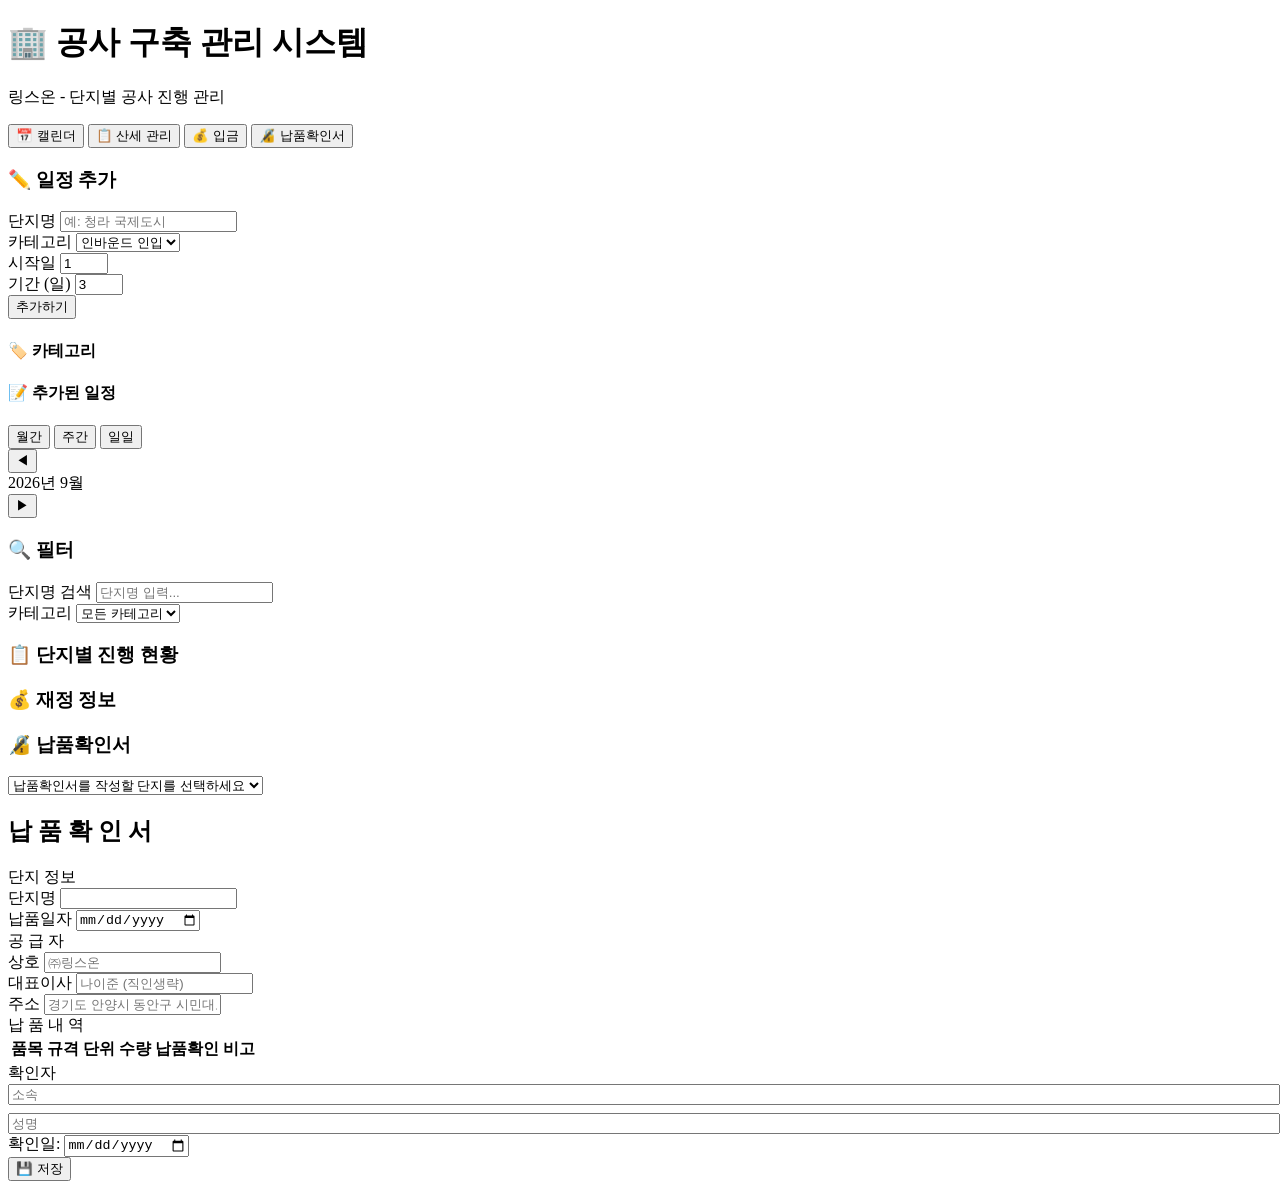
==== index.html @ 4082f1e9 "Add files via upload" ====
<!DOCTYPE html>
<html lang="ko">
<head>
  <meta charset="UTF-8">
  <meta name="viewport" content="width=device-width, initial-scale=1.0">
  <title>공사 구축 관리 시스템</title>
  <link rel="stylesheet" href="style_v3.css">
</head>
<body>
  <!-- 헤더 -->
  <div class="header">
    <div class="header-left">
      <h1>🏢 공사 구축 관리 시스템</h1>
      <p>링스온 - 단지별 공사 진행 관리</p>
    </div>
  </div>

  <!-- 메인 탭 -->
  <div class="main-tabs-bar">
    <div class="main-tabs">
      <button class="main-tab-btn active" onclick="switchMainTab('calendar')">📅 캘린더</button>
      <button class="main-tab-btn" onclick="switchMainTab('detail')">📋 산세 관리</button>
      <button class="main-tab-btn" onclick="switchMainTab('financial')">💰 입금</button>
      <button class="main-tab-btn" onclick="switchMainTab('delivery')">🔏 납품확인서</button>
    </div>
  </div>

  <!-- 메인 컨테이너 -->
  <div class="container">
    <!-- 캘린더 탭 -->
    <div id="calendarTab" class="tab-content active">
      <div class="calendar-layout">
        <!-- 좌측: 입력 폼 -->
        <div class="form-panel">
          <h3>✏️ 일정 추가</h3>
          <form onsubmit="addEvent(event)" class="event-form">
            <div class="form-group">
              <label>단지명</label>
              <input type="text" id="complexName" class="form-input" placeholder="예: 청라 국제도시" required>
            </div>

            <div class="form-group">
              <label>카테고리</label>
              <select id="categorySelect" class="form-select">
                <option value="inbound">인바운드 인입</option>
                <option value="intro">소개서 전달</option>
                <option value="contract_delivery">계약서 전달</option>
                <option value="contract_send">계약서 송부</option>
                <option value="terminal_work">단말기 공사</option>
                <option value="linkage">연동 진행</option>
              </select>
            </div>

            <div class="form-group">
              <label>시작일</label>
              <input type="number" id="startDay" class="form-input" min="1" max="31" value="1" required>
            </div>

            <div class="form-group">
              <label>기간 (일)</label>
              <input type="number" id="duration" class="form-input" min="1" max="31" value="3" required>
            </div>

            <button type="submit" class="submit-btn">추가하기</button>
          </form>

          <!-- 카테고리 범례 -->
          <div class="category-legend">
            <h4>🏷️ 카테고리</h4>
            <div class="category-list" id="categoryList"></div>
          </div>

          <!-- 추가된 일정 -->
          <div id="eventListSection" class="event-list-panel hidden">
            <h4>📝 추가된 일정</h4>
            <div class="event-items" id="eventList"></div>
          </div>
        </div>

        <!-- 우측: 캘린더 -->
        <div class="calendar-panel">
          <!-- 뷰 선택 -->
          <div class="view-controls">
            <div class="view-tabs">
              <button class="view-tab-btn active" onclick="switchView('month')">월간</button>
              <button class="view-tab-btn" onclick="switchView('week')">주간</button>
              <button class="view-tab-btn" onclick="switchView('day')">일일</button>
            </div>

            <!-- 네비게이션 -->
            <div class="month-nav">
              <button class="nav-btn" onclick="prevMonth()">◀</button>
              <div class="month-display" id="monthTitle">2026년 9월</div>
              <button class="nav-btn" onclick="nextMonth()">▶</button>
            </div>
          </div>

          <!-- 캘린더 -->
          <div class="calendar-view">
            <div id="monthView" class="calendar-grid"></div>
            <div id="weekView" class="week-grid hidden"></div>
            <div id="dayView" class="day-view hidden"></div>
          </div>
        </div>
      </div>
    </div>

    <!-- 산세 관리 탭 -->
    <div id="detailTab" class="tab-content hidden">
      <div class="detail-layout">
        <!-- 좌측: 필터 -->
        <div class="filter-panel">
          <h3>🔍 필터</h3>
          <div class="filter-group">
            <label>단지명 검색</label>
            <input type="text" id="filterComplex" class="form-input" placeholder="단지명 입력..." onkeyup="filterComplexes()">
          </div>
          <div class="filter-group">
            <label>카테고리</label>
            <select id="filterCategory" class="form-select" onchange="filterComplexes()">
              <option value="">모든 카테고리</option>
              <option value="inbound">인바운드 인입</option>
              <option value="intro">소개서 전달</option>
              <option value="contract_delivery">계약서 전달</option>
              <option value="contract_send">계약서 송부</option>
              <option value="terminal_work">단말기 공사</option>
              <option value="linkage">연동 진행</option>
            </select>
          </div>
        </div>

        <!-- 우측: 단지 목록 -->
        <div class="complex-list-panel">
          <h3>📋 단지별 진행 현황</h3>
          <div id="complexList" class="complex-list"></div>
        </div>
      </div>
    </div>

    <!-- 입금 탭 -->
    <div id="financialTab" class="tab-content hidden">
      <div class="financial-layout">
        <h3>💰 재정 정보</h3>
        <div id="financialList" class="financial-list"></div>
      </div>
    </div>

    <!-- 납품확인서 탭 -->
    <div id="deliveryTab" class="tab-content hidden">
      <div class="delivery-layout">
        <h3>🔏 납품확인서</h3>
        
        <div class="delivery-select">
          <select id="deliveryComplexSelect" class="form-select" onchange="loadDeliveryForm()">
            <option value="">납품확인서를 작성할 단지를 선택하세요</option>
          </select>
        </div>

        <div id="deliveryForm" class="delivery-form hidden">
          <form onsubmit="saveDeliveryForm(event)">
            <div class="delivery-document">
              <div class="doc-header">
                <h2>납 품 확 인 서</h2>
              </div>

              <div class="doc-section">
                <div class="section-title">단지 정보</div>
                <div class="form-grid">
                  <div class="form-group">
                    <label>단지명</label>
                    <input type="text" id="delComplexName" class="form-input" readonly>
                  </div>
                  <div class="form-group">
                    <label>납품일자</label>
                    <input type="date" id="delDeliveryDate" class="form-input" required>
                  </div>
                </div>
              </div>

              <div class="doc-section">
                <div class="section-title">공 급 자</div>
                <div class="form-grid">
                  <div class="form-group">
                    <label>상호</label>
                    <input type="text" id="delCompanyName" class="form-input" placeholder="㈜링스온" required>
                  </div>
                  <div class="form-group">
                    <label>대표이사</label>
                    <input type="text" id="delCEO" class="form-input" placeholder="나이준 (직인생략)" required>
                  </div>
                </div>
                <div class="form-grid">
                  <div class="form-group" style="grid-column: 1 / -1;">
                    <label>주소</label>
                    <input type="text" id="delAddress" class="form-input" placeholder="경기도 안양시 동안구 시민대로 181, 2층" required>
                  </div>
                </div>
              </div>

              <div class="doc-section">
                <div class="section-title">납 품 내 역</div>
                <table class="delivery-table">
                  <thead>
                    <tr>
                      <th>품목</th>
                      <th>규격</th>
                      <th>단위</th>
                      <th>수량</th>
                      <th>납품확인</th>
                      <th>비고</th>
                    </tr>
                  </thead>
                  <tbody id="deliveryItems"></tbody>
                </table>
              </div>

              <div class="doc-section">
                <div class="signature-section">
                  <div class="signature-box">
                    <label>확인자</label>
                    <div class="sig-content">
                      <input type="text" id="delAgreedName" class="form-input" placeholder="소속" style="width: 100%; margin-bottom: 0.5rem;">
                      <input type="text" id="delAgreedTitle" class="form-input" placeholder="성명" style="width: 100%;">
                      <div class="date-line">확인일: <input type="date" id="delAgreedDate" class="form-input" style="width: auto; display: inline-block;" required></div>
                    </div>
                  </div>
                </div>
              </div>

              <button type="submit" class="save-delivery-btn">💾 저장</button>
            </div>
          </form>
        </div>
      </div>
    </div>
  </div>

  <script src="script_v3.js"></script>
</body>
</html>
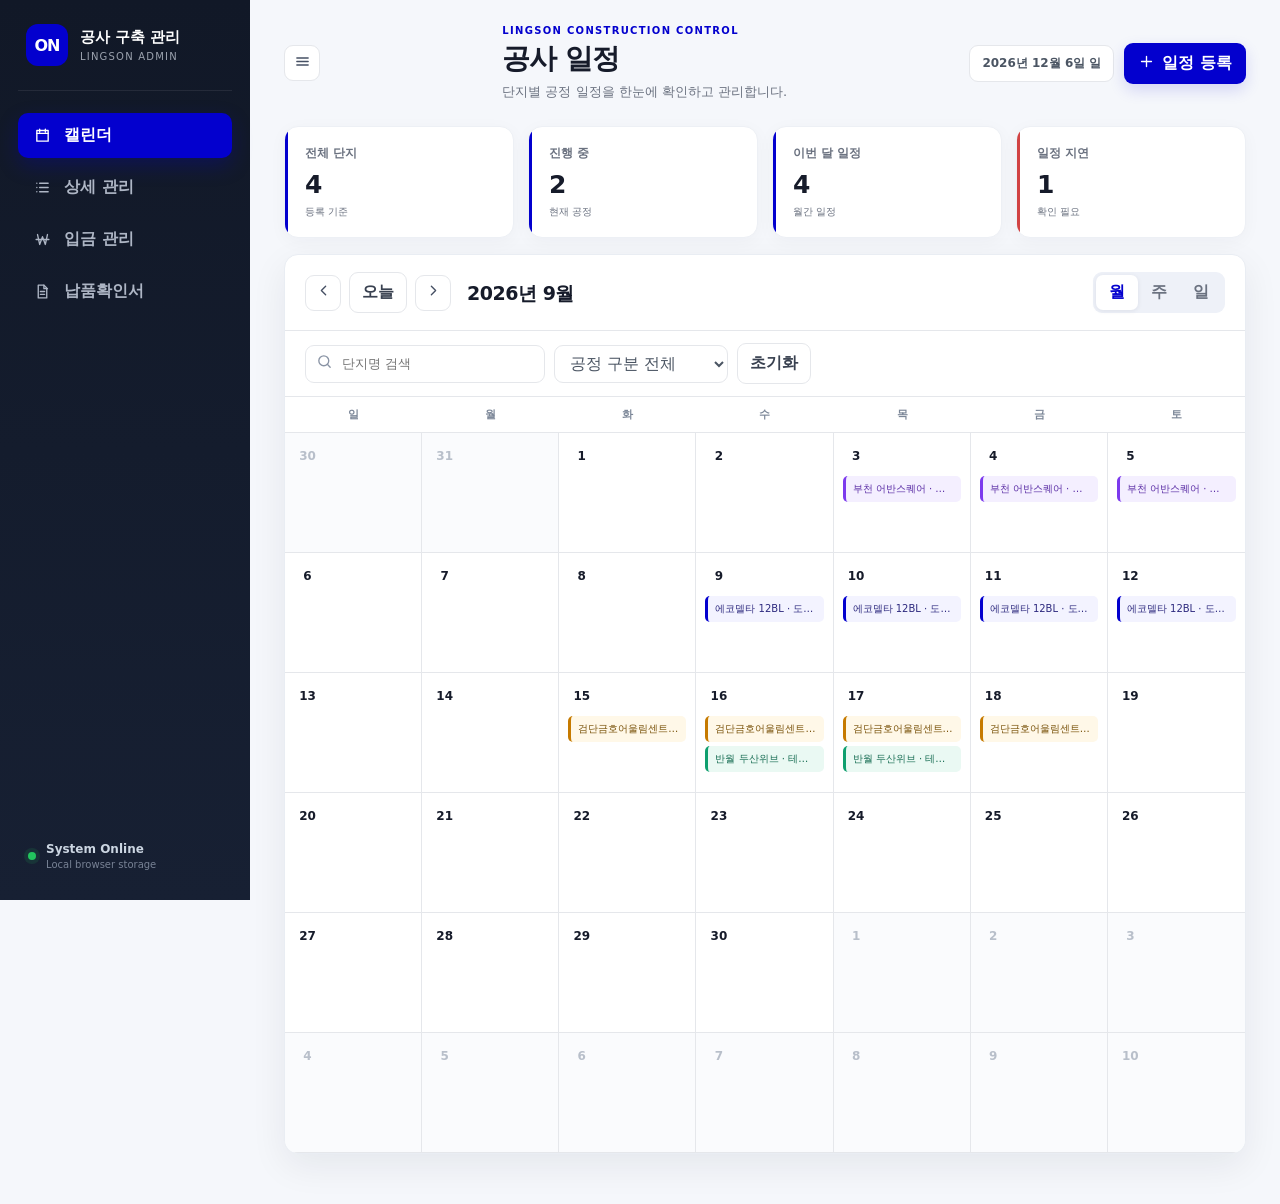
==== commit e04f987f: "Add files via upload" ====
--- a/index.html
+++ b/index.html
@@ -1,240 +1,184 @@
-<!DOCTYPE html>
+<!doctype html>
 <html lang="ko">
 <head>
-  <meta charset="UTF-8">
-  <meta name="viewport" content="width=device-width, initial-scale=1.0">
-  <title>공사 구축 관리 시스템</title>
-  <link rel="stylesheet" href="style_v3.css">
+  <meta charset="utf-8" />
+  <meta name="viewport" content="width=device-width, initial-scale=1" />
+  <meta name="theme-color" content="#0300CE" />
+  <title>공사 구축 관리 | 링스온</title>
+  <meta name="description" content="링스온 단지별 공정·납품·입금 통합 관리 시스템" />
+  <link rel="stylesheet" href="./style.css" />
 </head>
 <body>
-  <!-- 헤더 -->
-  <div class="header">
-    <div class="header-left">
-      <h1>🏢 공사 구축 관리 시스템</h1>
-      <p>링스온 - 단지별 공사 진행 관리</p>
+  <div class="app-shell">
+    <aside class="sidebar" id="sidebar">
+      <div class="brand">
+        <div class="brand-mark" aria-hidden="true">ON</div>
+        <div>
+          <strong>공사 구축 관리</strong>
+          <span>LINGSON ADMIN</span>
+        </div>
+      </div>
+
+      <nav class="nav" aria-label="주 메뉴">
+        <button class="nav-item is-active" data-view="calendarView">
+          <span class="nav-icon" data-icon="calendar"></span><span>캘린더</span>
+        </button>
+        <button class="nav-item" data-view="detailView">
+          <span class="nav-icon" data-icon="list"></span><span>상세 관리</span>
+        </button>
+        <button class="nav-item" data-view="paymentView">
+          <span class="nav-icon" data-icon="won"></span><span>입금 관리</span>
+        </button>
+        <button class="nav-item" data-view="deliveryView">
+          <span class="nav-icon" data-icon="document"></span><span>납품확인서</span>
+        </button>
+      </nav>
+
+      <div class="sidebar-foot">
+        <span class="status-dot"></span>
+        <div><strong>System Online</strong><small>Local browser storage</small></div>
+      </div>
+    </aside>
+
+    <main class="main">
+      <header class="topbar">
+        <button class="icon-button mobile-menu" id="mobileMenu" aria-label="메뉴 열기"><span data-icon="menu"></span></button>
+        <div>
+          <p class="eyebrow">LINGSON CONSTRUCTION CONTROL</p>
+          <h1 id="pageTitle">공사 일정</h1>
+          <p id="pageDesc">단지별 공정 일정을 한눈에 확인하고 관리합니다.</p>
+        </div>
+        <div class="topbar-actions">
+          <span class="today-chip" id="todayChip"></span>
+          <button class="primary-button" id="openScheduleModal"><span data-icon="plus"></span> 일정 등록</button>
+        </div>
+      </header>
+
+      <section class="view is-active" id="calendarView">
+        <div class="kpi-grid">
+          <article class="kpi-card"><span>전체 단지</span><strong id="kpiComplexes">0</strong><small>등록 기준</small></article>
+          <article class="kpi-card"><span>진행 중</span><strong id="kpiInProgress">0</strong><small>현재 공정</small></article>
+          <article class="kpi-card"><span>이번 달 일정</span><strong id="kpiMonthEvents">0</strong><small>월간 일정</small></article>
+          <article class="kpi-card danger"><span>일정 지연</span><strong id="kpiDelayed">0</strong><small>확인 필요</small></article>
+        </div>
+
+        <section class="panel calendar-panel">
+          <div class="panel-head calendar-head">
+            <div class="month-control">
+              <button class="icon-button" id="prevPeriod" aria-label="이전"><span data-icon="chevron-left"></span></button>
+              <button class="ghost-button" id="goToday">오늘</button>
+              <button class="icon-button" id="nextPeriod" aria-label="다음"><span data-icon="chevron-right"></span></button>
+              <h2 id="calendarLabel"></h2>
+            </div>
+            <div class="view-switch" role="group" aria-label="캘린더 보기 방식">
+              <button class="is-active" data-mode="month">월</button>
+              <button data-mode="week">주</button>
+              <button data-mode="day">일</button>
+            </div>
+          </div>
+
+          <div class="filter-row">
+            <label class="search-box"><span data-icon="search"></span><input id="calendarSearch" type="search" placeholder="단지명 검색" /></label>
+            <select id="calendarCategory" aria-label="공정 구분"><option value="">공정 구분 전체</option></select>
+            <button class="ghost-button" id="resetCalendarFilter">초기화</button>
+          </div>
+
+          <div id="calendarContainer" class="calendar-container"></div>
+        </section>
+      </section>
+
+      <section class="view" id="detailView">
+        <div class="kpi-grid">
+          <article class="kpi-card"><span>전체 단지</span><strong id="detailTotal">0</strong><small>관리 대상</small></article>
+          <article class="kpi-card"><span>진행 중</span><strong id="detailDoing">0</strong><small>공정 진행</small></article>
+          <article class="kpi-card success"><span>완료</span><strong id="detailDone">0</strong><small>구축 완료</small></article>
+          <article class="kpi-card danger"><span>일정 지연</span><strong id="detailDelayed">0</strong><small>조치 필요</small></article>
+        </div>
+
+        <section class="panel">
+          <div class="panel-head">
+            <div><p class="section-label">PROJECT STATUS</p><h2>단지별 진행 현황</h2></div>
+            <div class="table-actions">
+              <label class="search-box compact"><span data-icon="search"></span><input id="projectSearch" type="search" placeholder="단지명·담당자 검색" /></label>
+            </div>
+          </div>
+          <div class="table-wrap">
+            <table>
+              <thead><tr><th>단지명</th><th>담당자</th><th>현재 단계</th><th>시작일</th><th>예정 완료일</th><th>진행률</th><th>상태</th><th>관리</th></tr></thead>
+              <tbody id="projectTableBody"></tbody>
+            </table>
+          </div>
+        </section>
+      </section>
+
+      <section class="view" id="paymentView">
+        <div class="kpi-grid">
+          <article class="kpi-card"><span>총 청구금액</span><strong id="payTotal">0원</strong><small>등록 단지 합계</small></article>
+          <article class="kpi-card success"><span>입금 완료</span><strong id="payReceived">0원</strong><small>누적 입금</small></article>
+          <article class="kpi-card"><span>입금 예정</span><strong id="payScheduled">0원</strong><small>미도래 예정</small></article>
+          <article class="kpi-card danger"><span>미수금</span><strong id="payOutstanding">0원</strong><small>잔액 기준</small></article>
+        </div>
+
+        <section class="panel">
+          <div class="panel-head">
+            <div><p class="section-label">PAYMENT STATUS</p><h2>입금 현황</h2></div>
+            <label class="search-box compact"><span data-icon="search"></span><input id="paymentSearch" type="search" placeholder="단지명 검색" /></label>
+          </div>
+          <div class="table-wrap">
+            <table>
+              <thead><tr><th>단지명</th><th>총 계약금액</th><th>입금액</th><th>잔액</th><th>최근 입금일</th><th>상태</th><th>관리</th></tr></thead>
+              <tbody id="paymentTableBody"></tbody>
+            </table>
+          </div>
+        </section>
+      </section>
+
+      <section class="view" id="deliveryView">
+        <div class="delivery-layout">
+          <section class="panel editor-panel">
+            <div class="panel-head">
+              <div><p class="section-label">DELIVERY CONFIRMATION</p><h2>납품확인서 작성</h2></div>
+              <div class="document-actions"><button class="ghost-button" id="resetDelivery">초기화</button><button class="primary-button" id="saveDelivery"><span data-icon="save"></span> 저장</button></div>
+            </div>
+
+            <form id="deliveryForm" class="form-stack" autocomplete="off">
+              <div class="form-section"><h3>단지 정보</h3><div class="form-grid two"><label>단지명<select id="deliveryComplex"></select></label><label>납품일자<input id="deliveryDate" type="date" /></label></div></div>
+              <div class="form-section"><h3>공급자 정보</h3><div class="form-grid three"><label>상호<input id="supplierName" value="㈜링스온" /></label><label>대표이사<input id="supplierCeo" value="나이준 (직인생략)" /></label><label class="span-3">주소<input id="supplierAddress" value="경기도 안양시 동안구 시민대로 181, 2층" /></label></div></div>
+              <div class="form-section"><div class="section-line"><h3>납품 내역</h3><button type="button" class="text-button" id="addDeliveryRow"><span data-icon="plus"></span> 품목 추가</button></div><div class="table-wrap"><table class="editable-table"><thead><tr><th>품목</th><th>규격</th><th>단위</th><th>수량</th><th>확인</th><th>비고</th><th></th></tr></thead><tbody id="deliveryItemsBody"></tbody></table></div></div>
+              <div class="form-section"><h3>확인자</h3><div class="form-grid three"><label>소속<input id="confirmDept" placeholder="관리사무소" /></label><label>성명<input id="confirmName" placeholder="성명" /></label><label>확인일<input id="confirmDate" type="date" /></label></div></div>
+            </form>
+          </section>
+
+          <aside class="panel preview-panel">
+            <div class="preview-toolbar"><strong>인쇄 미리보기</strong><button class="ghost-button" id="printDelivery"><span data-icon="print"></span> PDF / 인쇄</button></div>
+            <div class="paper" id="deliveryPreview"></div>
+          </aside>
+        </div>
+      </section>
+    </main>
+  </div>
+
+  <div class="modal-backdrop" id="scheduleModal" hidden>
+    <div class="modal" role="dialog" aria-modal="true" aria-labelledby="scheduleModalTitle">
+      <div class="modal-head"><div><p class="section-label">NEW SCHEDULE</p><h2 id="scheduleModalTitle">일정 등록</h2></div><button class="icon-button" id="closeScheduleModal" aria-label="닫기"><span data-icon="close"></span></button></div>
+      <form id="scheduleForm" class="form-stack">
+        <label>단지명<input id="scheduleComplex" required placeholder="예: 검단금호어울림센트럴" /></label>
+        <label>공정 구분<select id="scheduleCategory" required></select></label>
+        <div class="form-grid two"><label>시작일<input id="scheduleStart" type="date" required /></label><label>종료일<input id="scheduleEnd" type="date" required /></label></div>
+        <label>비고<textarea id="scheduleMemo" rows="3" placeholder="선택 입력"></textarea></label>
+        <div class="modal-actions"><button type="button" class="ghost-button" id="cancelSchedule">취소</button><button type="submit" class="primary-button">일정 등록</button></div>
+      </form>
     </div>
   </div>
 
-  <!-- 메인 탭 -->
-  <div class="main-tabs-bar">
-    <div class="main-tabs">
-      <button class="main-tab-btn active" onclick="switchMainTab('calendar')">📅 캘린더</button>
-      <button class="main-tab-btn" onclick="switchMainTab('detail')">📋 산세 관리</button>
-      <button class="main-tab-btn" onclick="switchMainTab('financial')">💰 입금</button>
-      <button class="main-tab-btn" onclick="switchMainTab('delivery')">🔏 납품확인서</button>
+  <div class="modal-backdrop" id="detailModal" hidden>
+    <div class="modal modal-wide" role="dialog" aria-modal="true">
+      <div class="modal-head"><div><p class="section-label">PROJECT DETAIL</p><h2 id="detailModalTitle">단지 상세</h2></div><button class="icon-button" id="closeDetailModal" aria-label="닫기"><span data-icon="close"></span></button></div>
+      <div id="detailModalContent"></div>
     </div>
   </div>
 
-  <!-- 메인 컨테이너 -->
-  <div class="container">
-    <!-- 캘린더 탭 -->
-    <div id="calendarTab" class="tab-content active">
-      <div class="calendar-layout">
-        <!-- 좌측: 입력 폼 -->
-        <div class="form-panel">
-          <h3>✏️ 일정 추가</h3>
-          <form onsubmit="addEvent(event)" class="event-form">
-            <div class="form-group">
-              <label>단지명</label>
-              <input type="text" id="complexName" class="form-input" placeholder="예: 청라 국제도시" required>
-            </div>
-
-            <div class="form-group">
-              <label>카테고리</label>
-              <select id="categorySelect" class="form-select">
-                <option value="inbound">인바운드 인입</option>
-                <option value="intro">소개서 전달</option>
-                <option value="contract_delivery">계약서 전달</option>
-                <option value="contract_send">계약서 송부</option>
-                <option value="terminal_work">단말기 공사</option>
-                <option value="linkage">연동 진행</option>
-              </select>
-            </div>
-
-            <div class="form-group">
-              <label>시작일</label>
-              <input type="number" id="startDay" class="form-input" min="1" max="31" value="1" required>
-            </div>
-
-            <div class="form-group">
-              <label>기간 (일)</label>
-              <input type="number" id="duration" class="form-input" min="1" max="31" value="3" required>
-            </div>
-
-            <button type="submit" class="submit-btn">추가하기</button>
-          </form>
-
-          <!-- 카테고리 범례 -->
-          <div class="category-legend">
-            <h4>🏷️ 카테고리</h4>
-            <div class="category-list" id="categoryList"></div>
-          </div>
-
-          <!-- 추가된 일정 -->
-          <div id="eventListSection" class="event-list-panel hidden">
-            <h4>📝 추가된 일정</h4>
-            <div class="event-items" id="eventList"></div>
-          </div>
-        </div>
-
-        <!-- 우측: 캘린더 -->
-        <div class="calendar-panel">
-          <!-- 뷰 선택 -->
-          <div class="view-controls">
-            <div class="view-tabs">
-              <button class="view-tab-btn active" onclick="switchView('month')">월간</button>
-              <button class="view-tab-btn" onclick="switchView('week')">주간</button>
-              <button class="view-tab-btn" onclick="switchView('day')">일일</button>
-            </div>
-
-            <!-- 네비게이션 -->
-            <div class="month-nav">
-              <button class="nav-btn" onclick="prevMonth()">◀</button>
-              <div class="month-display" id="monthTitle">2026년 9월</div>
-              <button class="nav-btn" onclick="nextMonth()">▶</button>
-            </div>
-          </div>
-
-          <!-- 캘린더 -->
-          <div class="calendar-view">
-            <div id="monthView" class="calendar-grid"></div>
-            <div id="weekView" class="week-grid hidden"></div>
-            <div id="dayView" class="day-view hidden"></div>
-          </div>
-        </div>
-      </div>
-    </div>
-
-    <!-- 산세 관리 탭 -->
-    <div id="detailTab" class="tab-content hidden">
-      <div class="detail-layout">
-        <!-- 좌측: 필터 -->
-        <div class="filter-panel">
-          <h3>🔍 필터</h3>
-          <div class="filter-group">
-            <label>단지명 검색</label>
-            <input type="text" id="filterComplex" class="form-input" placeholder="단지명 입력..." onkeyup="filterComplexes()">
-          </div>
-          <div class="filter-group">
-            <label>카테고리</label>
-            <select id="filterCategory" class="form-select" onchange="filterComplexes()">
-              <option value="">모든 카테고리</option>
-              <option value="inbound">인바운드 인입</option>
-              <option value="intro">소개서 전달</option>
-              <option value="contract_delivery">계약서 전달</option>
-              <option value="contract_send">계약서 송부</option>
-              <option value="terminal_work">단말기 공사</option>
-              <option value="linkage">연동 진행</option>
-            </select>
-          </div>
-        </div>
-
-        <!-- 우측: 단지 목록 -->
-        <div class="complex-list-panel">
-          <h3>📋 단지별 진행 현황</h3>
-          <div id="complexList" class="complex-list"></div>
-        </div>
-      </div>
-    </div>
-
-    <!-- 입금 탭 -->
-    <div id="financialTab" class="tab-content hidden">
-      <div class="financial-layout">
-        <h3>💰 재정 정보</h3>
-        <div id="financialList" class="financial-list"></div>
-      </div>
-    </div>
-
-    <!-- 납품확인서 탭 -->
-    <div id="deliveryTab" class="tab-content hidden">
-      <div class="delivery-layout">
-        <h3>🔏 납품확인서</h3>
-        
-        <div class="delivery-select">
-          <select id="deliveryComplexSelect" class="form-select" onchange="loadDeliveryForm()">
-            <option value="">납품확인서를 작성할 단지를 선택하세요</option>
-          </select>
-        </div>
-
-        <div id="deliveryForm" class="delivery-form hidden">
-          <form onsubmit="saveDeliveryForm(event)">
-            <div class="delivery-document">
-              <div class="doc-header">
-                <h2>납 품 확 인 서</h2>
-              </div>
-
-              <div class="doc-section">
-                <div class="section-title">단지 정보</div>
-                <div class="form-grid">
-                  <div class="form-group">
-                    <label>단지명</label>
-                    <input type="text" id="delComplexName" class="form-input" readonly>
-                  </div>
-                  <div class="form-group">
-                    <label>납품일자</label>
-                    <input type="date" id="delDeliveryDate" class="form-input" required>
-                  </div>
-                </div>
-              </div>
-
-              <div class="doc-section">
-                <div class="section-title">공 급 자</div>
-                <div class="form-grid">
-                  <div class="form-group">
-                    <label>상호</label>
-                    <input type="text" id="delCompanyName" class="form-input" placeholder="㈜링스온" required>
-                  </div>
-                  <div class="form-group">
-                    <label>대표이사</label>
-                    <input type="text" id="delCEO" class="form-input" placeholder="나이준 (직인생략)" required>
-                  </div>
-                </div>
-                <div class="form-grid">
-                  <div class="form-group" style="grid-column: 1 / -1;">
-                    <label>주소</label>
-                    <input type="text" id="delAddress" class="form-input" placeholder="경기도 안양시 동안구 시민대로 181, 2층" required>
-                  </div>
-                </div>
-              </div>
-
-              <div class="doc-section">
-                <div class="section-title">납 품 내 역</div>
-                <table class="delivery-table">
-                  <thead>
-                    <tr>
-                      <th>품목</th>
-                      <th>규격</th>
-                      <th>단위</th>
-                      <th>수량</th>
-                      <th>납품확인</th>
-                      <th>비고</th>
-                    </tr>
-                  </thead>
-                  <tbody id="deliveryItems"></tbody>
-                </table>
-              </div>
-
-              <div class="doc-section">
-                <div class="signature-section">
-                  <div class="signature-box">
-                    <label>확인자</label>
-                    <div class="sig-content">
-                      <input type="text" id="delAgreedName" class="form-input" placeholder="소속" style="width: 100%; margin-bottom: 0.5rem;">
-                      <input type="text" id="delAgreedTitle" class="form-input" placeholder="성명" style="width: 100%;">
-                      <div class="date-line">확인일: <input type="date" id="delAgreedDate" class="form-input" style="width: auto; display: inline-block;" required></div>
-                    </div>
-                  </div>
-                </div>
-              </div>
-
-              <button type="submit" class="save-delivery-btn">💾 저장</button>
-            </div>
-          </form>
-        </div>
-      </div>
-    </div>
-  </div>
-
-  <script src="script_v3.js"></script>
+  <div class="toast" id="toast" role="status" aria-live="polite"></div>
+  <script src="./app.js"></script>
 </body>
 </html>
--- a/style.css
+++ b/style.css
@@ -0,0 +1,22 @@
+:root{
+  --primary:#0300CE; --primary-dark:#02009c; --navy:#111827; --navy-2:#172033;
+  --bg:#F5F7FB; --card:#fff; --text:#161B2A; --muted:#6B7280; --line:#E5E7EB;
+  --soft:#EEF1F8; --success:#0F9F6E; --danger:#D14343; --warning:#C67A00;
+  --shadow:0 12px 36px rgba(20,27,45,.07); --radius:14px;
+}
+*{box-sizing:border-box} html{scroll-behavior:smooth} body{margin:0;font-family:Pretendard,"Noto Sans KR",system-ui,-apple-system,"Segoe UI",sans-serif;background:var(--bg);color:var(--text)}
+button,input,select,textarea{font:inherit} button{cursor:pointer} button:focus-visible,input:focus-visible,select:focus-visible,textarea:focus-visible{outline:3px solid rgba(3,0,206,.15);outline-offset:2px}
+.app-shell{min-height:100vh;display:grid;grid-template-columns:250px 1fr}.sidebar{position:sticky;top:0;height:100vh;background:linear-gradient(180deg,var(--navy),var(--navy-2));padding:24px 18px;color:#fff;display:flex;flex-direction:column;z-index:20}.brand{display:flex;align-items:center;gap:12px;padding:0 8px 24px;border-bottom:1px solid rgba(255,255,255,.08)}.brand-mark{width:42px;height:42px;border-radius:12px;background:var(--primary);display:grid;place-items:center;font-weight:900;letter-spacing:-1px}.brand strong,.brand span{display:block}.brand strong{font-size:15px}.brand span{font-size:10px;color:#9CA3AF;letter-spacing:.12em;margin-top:4px}.nav{display:grid;gap:7px;margin-top:22px}.nav-item{border:0;background:transparent;color:#AEB6C5;padding:12px 14px;border-radius:10px;display:flex;gap:12px;align-items:center;text-align:left;font-weight:650}.nav-item:hover{background:rgba(255,255,255,.06);color:#fff}.nav-item.is-active{background:var(--primary);color:#fff;box-shadow:0 8px 20px rgba(3,0,206,.25)}.nav-icon{width:20px;height:20px;display:inline-grid;place-items:center}.sidebar-foot{margin-top:auto;padding:16px 10px 6px;display:flex;gap:10px;align-items:center;color:#CBD5E1}.sidebar-foot strong,.sidebar-foot small{display:block}.sidebar-foot strong{font-size:12px}.sidebar-foot small{font-size:10px;color:#788295;margin-top:3px}.status-dot{width:8px;height:8px;background:#22C55E;border-radius:50%;box-shadow:0 0 0 4px rgba(34,197,94,.12)}
+.main{min-width:0;padding:0 34px 50px}.topbar{min-height:126px;display:flex;align-items:center;gap:20px;justify-content:space-between}.topbar h1{font-size:28px;margin:4px 0 5px;letter-spacing:-.04em}.topbar p{margin:0;color:var(--muted);font-size:13px}.eyebrow,.section-label{font-size:10px!important;font-weight:800!important;letter-spacing:.13em!important;color:var(--primary)!important}.topbar-actions{display:flex;gap:10px;align-items:center}.today-chip{background:#fff;border:1px solid var(--line);padding:9px 12px;border-radius:9px;color:#4B5563;font-size:12px;font-weight:650}.mobile-menu{display:none}
+.primary-button,.ghost-button,.icon-button,.text-button{border:0;display:inline-flex;align-items:center;justify-content:center;gap:7px}.primary-button{background:var(--primary);color:#fff;padding:10px 14px;border-radius:9px;font-weight:750;box-shadow:0 6px 16px rgba(3,0,206,.14)}.primary-button:hover{background:var(--primary-dark)}.ghost-button{background:#fff;color:#394150;border:1px solid var(--line);padding:9px 12px;border-radius:9px;font-weight:650}.ghost-button:hover{border-color:#C9CED8;background:#FAFBFD}.icon-button{width:36px;height:36px;background:#fff;border:1px solid var(--line);border-radius:9px;color:#465064}.text-button{background:transparent;color:var(--primary);font-weight:750;padding:5px}.text-button:hover{text-decoration:underline}.icon-button svg,.primary-button svg,.ghost-button svg,.text-button svg,.search-box svg,.nav-icon svg{width:17px;height:17px;stroke:currentColor;fill:none;stroke-width:1.9;stroke-linecap:round;stroke-linejoin:round}
+.view{display:none}.view.is-active{display:block}.kpi-grid{display:grid;grid-template-columns:repeat(4,minmax(0,1fr));gap:14px;margin-bottom:16px}.kpi-card{background:var(--card);border:1px solid #EDF0F5;border-radius:var(--radius);padding:18px 20px;box-shadow:0 4px 18px rgba(20,27,45,.035);position:relative;overflow:hidden}.kpi-card:before{content:"";position:absolute;left:0;top:0;bottom:0;width:3px;background:var(--primary)}.kpi-card.success:before{background:var(--success)}.kpi-card.danger:before{background:var(--danger)}.kpi-card span,.kpi-card small{display:block;color:var(--muted)}.kpi-card span{font-size:12px;font-weight:650}.kpi-card strong{display:block;font-size:25px;line-height:1.2;margin:8px 0 5px;letter-spacing:-.035em}.kpi-card small{font-size:10px}
+.panel{background:var(--card);border:1px solid #E9EDF3;border-radius:var(--radius);box-shadow:var(--shadow);overflow:hidden}.panel-head{min-height:70px;padding:17px 20px;border-bottom:1px solid var(--line);display:flex;gap:16px;align-items:center;justify-content:space-between}.panel-head h2{font-size:17px;margin:3px 0 0;letter-spacing:-.025em}.calendar-head{flex-wrap:wrap}.month-control{display:flex;gap:8px;align-items:center}.month-control h2{margin-left:8px;font-size:19px}.view-switch{display:flex;background:var(--soft);padding:3px;border-radius:9px}.view-switch button{border:0;background:transparent;padding:7px 13px;border-radius:7px;color:#6B7280;font-weight:700}.view-switch button.is-active{background:#fff;color:var(--primary);box-shadow:0 1px 5px rgba(20,27,45,.08)}.filter-row{padding:12px 20px;border-bottom:1px solid var(--line);display:flex;gap:9px;align-items:center}.search-box{height:38px;min-width:240px;background:#fff;border:1px solid var(--line);border-radius:9px;display:flex;align-items:center;padding:0 10px;gap:7px;color:#8A94A5}.search-box input{border:0;outline:0;background:transparent;min-width:0;width:100%;font-size:13px;color:var(--text)}.search-box.compact{min-width:230px}.filter-row select,.form-stack select,.form-stack input,.form-stack textarea{border:1px solid var(--line);border-radius:9px;background:#fff;color:var(--text)}.filter-row select{height:38px;padding:0 34px 0 11px;color:#4B5563}
+.calendar-container{padding:0}.month-grid{display:grid;grid-template-columns:repeat(7,minmax(0,1fr));border-top:0}.weekday{padding:10px;text-align:center;font-size:11px;color:#7C8798;font-weight:750;border-bottom:1px solid var(--line)}.calendar-cell{min-height:120px;padding:9px;border-right:1px solid var(--line);border-bottom:1px solid var(--line);background:#fff}.calendar-cell:nth-child(7n){border-right:0}.calendar-cell.outside{background:#FAFBFD;color:#B8BFCA}.calendar-cell.today .day-number{background:var(--primary);color:#fff}.day-number{width:27px;height:27px;display:grid;place-items:center;border-radius:8px;font-size:12px;font-weight:700;margin-bottom:7px}.event-pill{display:block;width:100%;border:0;border-left:3px solid var(--primary);background:#F3F3FF;color:#2E2A7F;text-align:left;padding:6px 7px;border-radius:5px;margin:4px 0;font-size:10px;white-space:nowrap;overflow:hidden;text-overflow:ellipsis}.event-pill[data-category="장비 설치"]{border-left-color:#C67A00;background:#FFF8E8;color:#79520A}.event-pill[data-category="테스트"]{border-left-color:#0F9F6E;background:#EAF9F3;color:#176D53}.event-pill[data-category="인수인계"]{border-left-color:#7C3AED;background:#F4EFFF;color:#5A2DA5}.agenda{padding:18px 20px}.agenda-day{border-bottom:1px solid var(--line);padding:13px 0}.agenda-day:last-child{border-bottom:0}.agenda-date{font-size:12px;font-weight:800;margin-bottom:8px}.agenda-item{display:grid;grid-template-columns:130px 100px 1fr;gap:12px;padding:9px 10px;background:#FAFBFD;border-radius:8px;margin-top:6px;font-size:12px}.agenda-empty{padding:42px;text-align:center;color:var(--muted);font-size:13px}
+.table-wrap{overflow:auto}table{width:100%;border-collapse:collapse;min-width:850px}th,td{padding:13px 15px;border-bottom:1px solid var(--line);text-align:left;font-size:12px;white-space:nowrap}th{background:#FAFBFD;color:#6B7280;font-size:10px;letter-spacing:.02em;font-weight:800}tbody tr:hover{background:#FCFCFE}.progress-wrap{display:flex;gap:9px;align-items:center}.progress-bar{width:78px;height:6px;border-radius:99px;background:#E8EBF1;overflow:hidden}.progress-bar i{display:block;height:100%;background:var(--primary);border-radius:99px}.badge{display:inline-flex;align-items:center;padding:5px 8px;border-radius:999px;font-size:10px;font-weight:800}.badge.doing{background:#EEF0FF;color:#3730A3}.badge.done{background:#E9F8F2;color:#087855}.badge.delayed{background:#FDEEEE;color:#B83232}.badge.partial{background:#FFF5DF;color:#9A6500}.badge.scheduled{background:#F0F3F8;color:#566273}.table-link{border:0;background:transparent;color:var(--primary);font-weight:800;padding:5px 0}.table-link:hover{text-decoration:underline}
+.delivery-layout{display:grid;grid-template-columns:minmax(0,1.25fr) minmax(370px,.75fr);gap:16px;align-items:start}.editor-panel{min-width:0}.form-stack{padding:20px}.form-stack>label,.form-grid label{display:grid;gap:7px;font-size:11px;font-weight:750;color:#515C6F}.form-stack input,.form-stack select,.form-stack textarea{width:100%;padding:10px 11px;font-size:13px;resize:vertical}.form-section{padding:0 0 22px;margin-bottom:20px;border-bottom:1px solid var(--line)}.form-section:last-child{border-bottom:0;margin-bottom:0;padding-bottom:0}.form-section h3{font-size:13px;margin:0 0 13px}.form-grid{display:grid;gap:12px}.form-grid.two{grid-template-columns:repeat(2,minmax(0,1fr))}.form-grid.three{grid-template-columns:repeat(3,minmax(0,1fr))}.span-3{grid-column:1/-1}.section-line{display:flex;justify-content:space-between;align-items:center}.editable-table{min-width:680px}.editable-table td{padding:7px 5px}.editable-table input{padding:8px;border:1px solid var(--line);border-radius:7px;width:100%;font-size:11px}.editable-table .check-cell{text-align:center}.editable-table input[type="checkbox"]{width:16px;height:16px}.row-delete{border:0;background:transparent;color:#AAB1BF;font-size:18px}.row-delete:hover{color:var(--danger)}.preview-panel{position:sticky;top:18px}.preview-toolbar{padding:12px 14px;border-bottom:1px solid var(--line);display:flex;align-items:center;justify-content:space-between;font-size:12px}.paper{background:#fff;margin:18px;box-shadow:0 0 0 1px #EAEDF2,0 10px 30px rgba(24,31,48,.08);aspect-ratio:210/297;padding:8% 7%;font-family:"Noto Sans KR",Arial,sans-serif;color:#111;overflow:auto}.paper h2{text-align:center;font-size:21px;letter-spacing:.32em;margin:0 0 8%}.paper .doc-meta{font-size:9px;margin-bottom:5%}.paper .doc-section{margin-top:4%}.paper .doc-section h3{font-size:10px;margin:0 0 2%;border-bottom:1.5px solid #111;padding-bottom:1.5%}.paper table{min-width:0;font-size:8px}.paper th,.paper td{font-size:8px;padding:5px;border:1px solid #bbb}.paper th{background:#f7f7f7;color:#222}.paper .sign-row{display:flex;justify-content:flex-end;margin-top:7%;font-size:9px}.paper .supplier{margin-top:8%;font-size:9px;line-height:1.8}
+.modal-backdrop{position:fixed;inset:0;background:rgba(10,16,28,.48);backdrop-filter:blur(4px);display:grid;place-items:center;padding:20px;z-index:100}.modal-backdrop[hidden]{display:none}.modal{width:min(520px,100%);max-height:90vh;overflow:auto;background:#fff;border-radius:16px;box-shadow:0 28px 80px rgba(0,0,0,.24)}.modal-wide{width:min(760px,100%)}.modal-head{padding:18px 20px;border-bottom:1px solid var(--line);display:flex;align-items:center;justify-content:space-between}.modal-head h2{font-size:18px;margin:3px 0 0}.modal-actions{display:flex;justify-content:flex-end;gap:8px;margin-top:4px}.project-summary{display:grid;grid-template-columns:1fr 1fr;gap:12px;padding:20px}.summary-box{border:1px solid var(--line);border-radius:10px;padding:12px}.summary-box span,.summary-box strong{display:block}.summary-box span{font-size:10px;color:var(--muted);margin-bottom:5px}.summary-box strong{font-size:13px}.timeline{padding:0 20px 22px}.timeline h3{font-size:13px}.timeline-row{display:grid;grid-template-columns:repeat(6,1fr);gap:6px;margin-top:12px}.timeline-step{text-align:center;position:relative;padding-top:22px;font-size:9px;color:#7A8493}.timeline-step:before{content:"";position:absolute;top:6px;left:50%;width:10px;height:10px;border-radius:50%;background:#D7DCE5;transform:translateX(-50%);z-index:2}.timeline-step:after{content:"";position:absolute;top:10px;left:-50%;width:100%;height:2px;background:#E3E6EC}.timeline-step:first-child:after{display:none}.timeline-step.done{color:#273142;font-weight:700}.timeline-step.done:before{background:var(--primary)}.timeline-step.done:after{background:var(--primary)}
+.toast{position:fixed;right:24px;bottom:24px;background:#161B2A;color:#fff;padding:11px 14px;border-radius:9px;font-size:12px;box-shadow:0 12px 30px rgba(0,0,0,.18);opacity:0;transform:translateY(10px);pointer-events:none;transition:.22s;z-index:150}.toast.show{opacity:1;transform:translateY(0)}
+@media(max-width:1100px){.kpi-grid{grid-template-columns:repeat(2,1fr)}.delivery-layout{grid-template-columns:1fr}.preview-panel{position:static}.paper{max-width:640px;margin:20px auto}}
+@media(max-width:780px){.app-shell{display:block}.sidebar{position:fixed;left:-270px;width:250px;transition:left .22s}.sidebar.open{left:0;box-shadow:20px 0 60px rgba(0,0,0,.18)}.main{padding:0 16px 40px}.mobile-menu{display:inline-flex}.topbar{min-height:115px}.topbar-actions .today-chip{display:none}.topbar h1{font-size:23px}.kpi-grid{grid-template-columns:1fr 1fr}.filter-row{align-items:stretch;flex-wrap:wrap}.search-box{min-width:0;flex:1 1 100%}.filter-row select{flex:1}.calendar-cell{min-height:86px;padding:5px}.event-pill{padding:4px;font-size:9px}.delivery-layout{display:block}.form-grid.three,.form-grid.two{grid-template-columns:1fr}.span-3{grid-column:auto}.paper{margin:12px}.agenda-item{grid-template-columns:1fr;gap:4px}.today-chip{display:none}}
+@media(max-width:480px){.kpi-grid{grid-template-columns:1fr}.topbar-actions .primary-button{font-size:0;width:39px;height:39px;padding:0}.topbar-actions .primary-button svg{width:18px;height:18px}.calendar-cell{min-height:72px}.event-pill{max-width:100%;font-size:0;height:7px;padding:0;border-radius:99px}.weekday{font-size:10px}.month-control{flex-wrap:wrap}.month-control h2{width:100%;margin-left:0}}
+@media print{body{background:#fff}.app-shell,.toast,.modal-backdrop{display:none!important}.print-only{display:block!important}.paper{box-shadow:none;margin:0;width:210mm;min-height:297mm;aspect-ratio:auto;padding:18mm 16mm}}
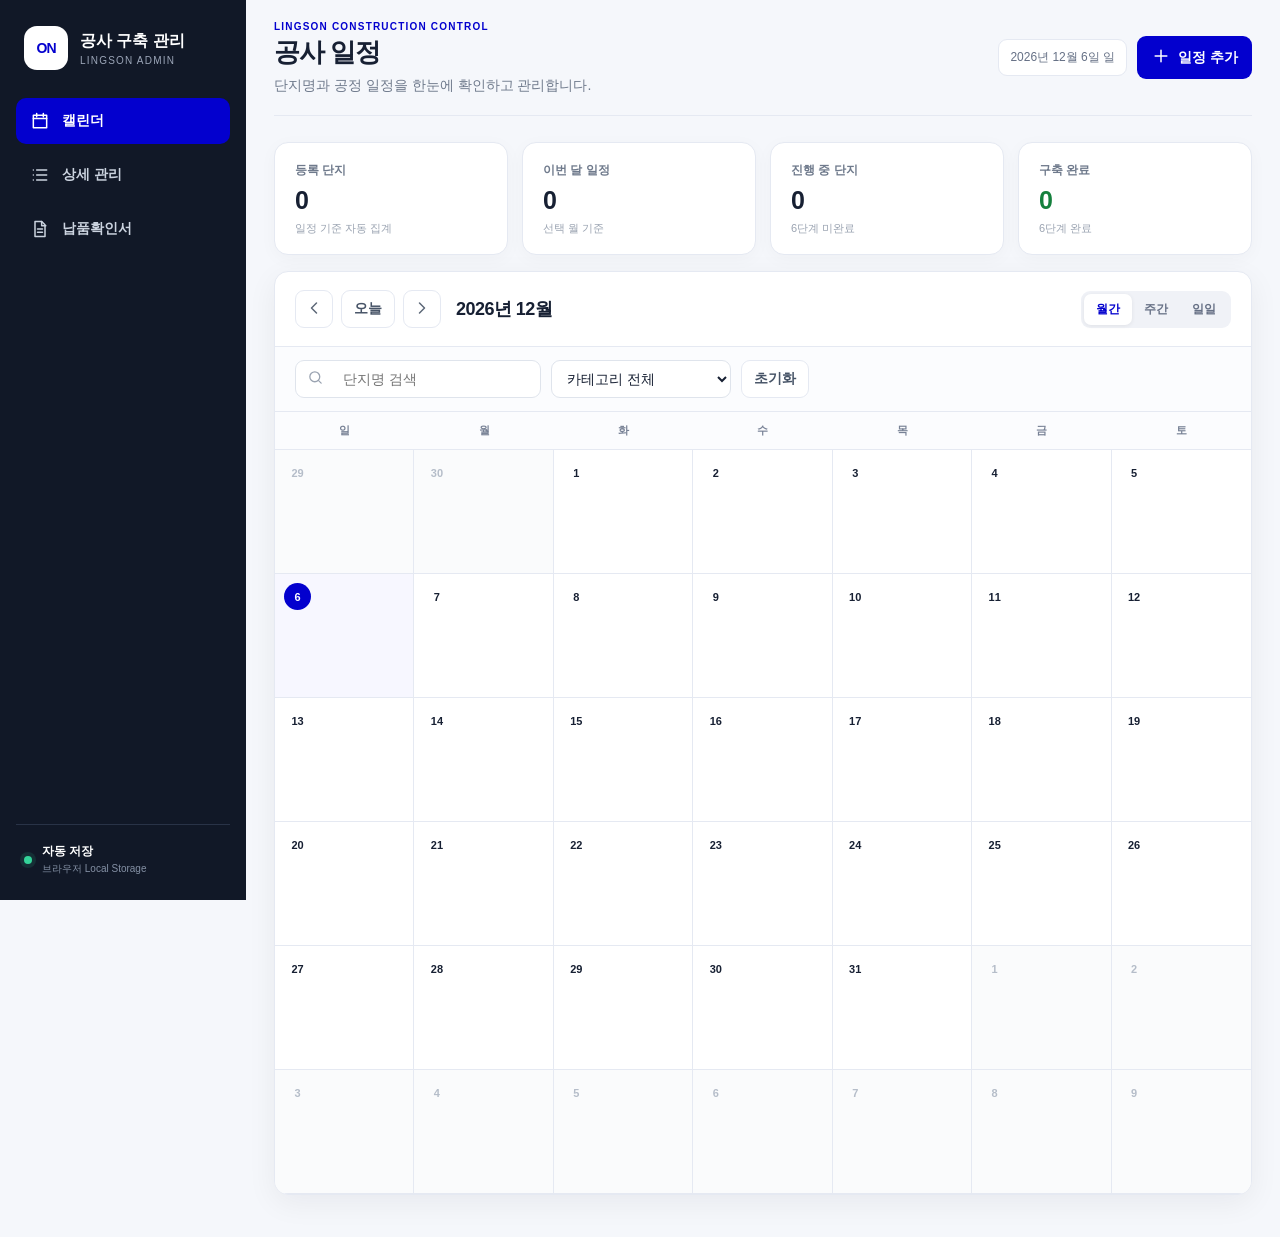
==== commit 4dae6c4e: "Add files via upload" ====
--- a/index.html
+++ b/index.html
@@ -1,19 +1,19 @@
 <!doctype html>
 <html lang="ko">
 <head>
-  <meta charset="utf-8" />
-  <meta name="viewport" content="width=device-width, initial-scale=1" />
-  <meta name="theme-color" content="#0300CE" />
+  <meta charset="utf-8">
+  <meta name="viewport" content="width=device-width, initial-scale=1">
+  <meta name="theme-color" content="#0300ce">
   <title>공사 구축 관리 | 링스온</title>
-  <meta name="description" content="링스온 단지별 공정·납품·입금 통합 관리 시스템" />
-  <link rel="stylesheet" href="./style.css" />
+  <meta name="description" content="링스온 단지별 공사 일정·진행현황·재정정보·납품확인서 관리">
+  <link rel="stylesheet" href="./style.css">
 </head>
 <body>
   <div class="app-shell">
     <aside class="sidebar" id="sidebar">
       <div class="brand">
-        <div class="brand-mark" aria-hidden="true">ON</div>
-        <div>
+        <div class="brand-mark">ON</div>
+        <div class="brand-copy">
           <strong>공사 구축 관리</strong>
           <span>LINGSON ADMIN</span>
         </div>
@@ -21,65 +21,99 @@
 
       <nav class="nav" aria-label="주 메뉴">
         <button class="nav-item is-active" data-view="calendarView">
-          <span class="nav-icon" data-icon="calendar"></span><span>캘린더</span>
+          <span class="nav-icon" data-icon="calendar"></span>
+          <span>캘린더</span>
         </button>
         <button class="nav-item" data-view="detailView">
-          <span class="nav-icon" data-icon="list"></span><span>상세 관리</span>
-        </button>
-        <button class="nav-item" data-view="paymentView">
-          <span class="nav-icon" data-icon="won"></span><span>입금 관리</span>
+          <span class="nav-icon" data-icon="list"></span>
+          <span>상세 관리</span>
         </button>
         <button class="nav-item" data-view="deliveryView">
-          <span class="nav-icon" data-icon="document"></span><span>납품확인서</span>
+          <span class="nav-icon" data-icon="document"></span>
+          <span>납품확인서</span>
         </button>
       </nav>
 
       <div class="sidebar-foot">
         <span class="status-dot"></span>
-        <div><strong>System Online</strong><small>Local browser storage</small></div>
+        <div>
+          <strong>자동 저장</strong>
+          <small>브라우저 Local Storage</small>
+        </div>
       </div>
     </aside>
 
     <main class="main">
       <header class="topbar">
-        <button class="icon-button mobile-menu" id="mobileMenu" aria-label="메뉴 열기"><span data-icon="menu"></span></button>
-        <div>
+        <button class="icon-button mobile-menu" id="mobileMenu" aria-label="메뉴 열기">
+          <span data-icon="menu"></span>
+        </button>
+        <div class="topbar-copy">
           <p class="eyebrow">LINGSON CONSTRUCTION CONTROL</p>
           <h1 id="pageTitle">공사 일정</h1>
-          <p id="pageDesc">단지별 공정 일정을 한눈에 확인하고 관리합니다.</p>
+          <p id="pageDesc">단지명과 공정 일정을 한눈에 확인하고 관리합니다.</p>
         </div>
         <div class="topbar-actions">
           <span class="today-chip" id="todayChip"></span>
-          <button class="primary-button" id="openScheduleModal"><span data-icon="plus"></span> 일정 등록</button>
+          <button class="primary-button" id="openScheduleModal">
+            <span data-icon="plus"></span> 일정 추가
+          </button>
         </div>
       </header>
 
+      <!-- 캘린더 -->
       <section class="view is-active" id="calendarView">
         <div class="kpi-grid">
-          <article class="kpi-card"><span>전체 단지</span><strong id="kpiComplexes">0</strong><small>등록 기준</small></article>
-          <article class="kpi-card"><span>진행 중</span><strong id="kpiInProgress">0</strong><small>현재 공정</small></article>
-          <article class="kpi-card"><span>이번 달 일정</span><strong id="kpiMonthEvents">0</strong><small>월간 일정</small></article>
-          <article class="kpi-card danger"><span>일정 지연</span><strong id="kpiDelayed">0</strong><small>확인 필요</small></article>
+          <article class="kpi-card">
+            <span>등록 단지</span>
+            <strong id="kpiComplexes">0</strong>
+            <small>일정 기준 자동 집계</small>
+          </article>
+          <article class="kpi-card">
+            <span>이번 달 일정</span>
+            <strong id="kpiMonthEvents">0</strong>
+            <small>선택 월 기준</small>
+          </article>
+          <article class="kpi-card">
+            <span>진행 중 단지</span>
+            <strong id="kpiDoing">0</strong>
+            <small>6단계 미완료</small>
+          </article>
+          <article class="kpi-card success">
+            <span>구축 완료</span>
+            <strong id="kpiDone">0</strong>
+            <small>6단계 완료</small>
+          </article>
         </div>
 
         <section class="panel calendar-panel">
           <div class="panel-head calendar-head">
             <div class="month-control">
-              <button class="icon-button" id="prevPeriod" aria-label="이전"><span data-icon="chevron-left"></span></button>
+              <button class="icon-button" id="prevPeriod" aria-label="이전">
+                <span data-icon="chevron-left"></span>
+              </button>
               <button class="ghost-button" id="goToday">오늘</button>
-              <button class="icon-button" id="nextPeriod" aria-label="다음"><span data-icon="chevron-right"></span></button>
+              <button class="icon-button" id="nextPeriod" aria-label="다음">
+                <span data-icon="chevron-right"></span>
+              </button>
               <h2 id="calendarLabel"></h2>
             </div>
-            <div class="view-switch" role="group" aria-label="캘린더 보기 방식">
-              <button class="is-active" data-mode="month">월</button>
-              <button data-mode="week">주</button>
-              <button data-mode="day">일</button>
+
+            <div class="view-switch" role="group" aria-label="캘린더 보기">
+              <button class="is-active" data-mode="month">월간</button>
+              <button data-mode="week">주간</button>
+              <button data-mode="day">일일</button>
             </div>
           </div>
 
           <div class="filter-row">
-            <label class="search-box"><span data-icon="search"></span><input id="calendarSearch" type="search" placeholder="단지명 검색" /></label>
-            <select id="calendarCategory" aria-label="공정 구분"><option value="">공정 구분 전체</option></select>
+            <label class="search-box">
+              <span data-icon="search"></span>
+              <input id="calendarSearch" type="search" placeholder="단지명 검색">
+            </label>
+            <select id="calendarCategory" aria-label="공정 카테고리">
+              <option value="">카테고리 전체</option>
+            </select>
             <button class="ghost-button" id="resetCalendarFilter">초기화</button>
           </div>
 
@@ -87,70 +121,171 @@
         </section>
       </section>
 
+      <!-- 상세 관리 -->
       <section class="view" id="detailView">
         <div class="kpi-grid">
-          <article class="kpi-card"><span>전체 단지</span><strong id="detailTotal">0</strong><small>관리 대상</small></article>
-          <article class="kpi-card"><span>진행 중</span><strong id="detailDoing">0</strong><small>공정 진행</small></article>
-          <article class="kpi-card success"><span>완료</span><strong id="detailDone">0</strong><small>구축 완료</small></article>
-          <article class="kpi-card danger"><span>일정 지연</span><strong id="detailDelayed">0</strong><small>조치 필요</small></article>
+          <article class="kpi-card">
+            <span>전체 단지</span>
+            <strong id="detailTotal">0</strong>
+            <small>관리 대상</small>
+          </article>
+          <article class="kpi-card">
+            <span>진행 중</span>
+            <strong id="detailDoing">0</strong>
+            <small>1~5단계</small>
+          </article>
+          <article class="kpi-card success">
+            <span>완료</span>
+            <strong id="detailDone">0</strong>
+            <small>6단계 완료</small>
+          </article>
+          <article class="kpi-card">
+            <span>세금계산서 발행</span>
+            <strong id="detailTaxDone">0</strong>
+            <small>발행완료 단지</small>
+          </article>
         </div>
 
         <section class="panel">
-          <div class="panel-head">
-            <div><p class="section-label">PROJECT STATUS</p><h2>단지별 진행 현황</h2></div>
-            <div class="table-actions">
-              <label class="search-box compact"><span data-icon="search"></span><input id="projectSearch" type="search" placeholder="단지명·담당자 검색" /></label>
+          <div class="panel-head detail-head">
+            <div>
+              <p class="section-label">PROJECT STATUS</p>
+              <h2>단지별 진행현황</h2>
+              <p class="section-help">단계와 재정 정보는 입력 즉시 자동 저장됩니다.</p>
+            </div>
+            <div class="detail-filters">
+              <label class="search-box compact">
+                <span data-icon="search"></span>
+                <input id="projectSearch" type="search" placeholder="단지명 검색">
+              </label>
+              <select id="projectCategory">
+                <option value="">진행단계 전체</option>
+              </select>
             </div>
           </div>
-          <div class="table-wrap">
-            <table>
-              <thead><tr><th>단지명</th><th>담당자</th><th>현재 단계</th><th>시작일</th><th>예정 완료일</th><th>진행률</th><th>상태</th><th>관리</th></tr></thead>
-              <tbody id="projectTableBody"></tbody>
-            </table>
+
+          <div id="projectCards" class="project-grid"></div>
+          <div id="projectEmpty" class="empty-state" hidden>
+            <strong>등록된 단지가 없습니다.</strong>
+            <p>캘린더에서 일정을 추가하면 단지가 자동으로 생성됩니다.</p>
           </div>
         </section>
       </section>
 
-      <section class="view" id="paymentView">
-        <div class="kpi-grid">
-          <article class="kpi-card"><span>총 청구금액</span><strong id="payTotal">0원</strong><small>등록 단지 합계</small></article>
-          <article class="kpi-card success"><span>입금 완료</span><strong id="payReceived">0원</strong><small>누적 입금</small></article>
-          <article class="kpi-card"><span>입금 예정</span><strong id="payScheduled">0원</strong><small>미도래 예정</small></article>
-          <article class="kpi-card danger"><span>미수금</span><strong id="payOutstanding">0원</strong><small>잔액 기준</small></article>
-        </div>
-
-        <section class="panel">
-          <div class="panel-head">
-            <div><p class="section-label">PAYMENT STATUS</p><h2>입금 현황</h2></div>
-            <label class="search-box compact"><span data-icon="search"></span><input id="paymentSearch" type="search" placeholder="단지명 검색" /></label>
-          </div>
-          <div class="table-wrap">
-            <table>
-              <thead><tr><th>단지명</th><th>총 계약금액</th><th>입금액</th><th>잔액</th><th>최근 입금일</th><th>상태</th><th>관리</th></tr></thead>
-              <tbody id="paymentTableBody"></tbody>
-            </table>
-          </div>
-        </section>
-      </section>
-
+      <!-- 납품확인서 -->
       <section class="view" id="deliveryView">
         <div class="delivery-layout">
           <section class="panel editor-panel">
             <div class="panel-head">
-              <div><p class="section-label">DELIVERY CONFIRMATION</p><h2>납품확인서 작성</h2></div>
-              <div class="document-actions"><button class="ghost-button" id="resetDelivery">초기화</button><button class="primary-button" id="saveDelivery"><span data-icon="save"></span> 저장</button></div>
+              <div>
+                <p class="section-label">DELIVERY CONFIRMATION</p>
+                <h2>납품확인서 작성</h2>
+                <p class="section-help">단지를 선택하면 기본정보와 일정 기반 납품 항목을 불러옵니다.</p>
+              </div>
+              <div class="document-actions">
+                <button class="ghost-button" id="resetDelivery">초기화</button>
+                <button class="primary-button" id="saveDelivery">
+                  <span data-icon="save"></span> 저장
+                </button>
+              </div>
             </div>
 
             <form id="deliveryForm" class="form-stack" autocomplete="off">
-              <div class="form-section"><h3>단지 정보</h3><div class="form-grid two"><label>단지명<select id="deliveryComplex"></select></label><label>납품일자<input id="deliveryDate" type="date" /></label></div></div>
-              <div class="form-section"><h3>공급자 정보</h3><div class="form-grid three"><label>상호<input id="supplierName" value="㈜링스온" /></label><label>대표이사<input id="supplierCeo" value="나이준 (직인생략)" /></label><label class="span-3">주소<input id="supplierAddress" value="경기도 안양시 동안구 시민대로 181, 2층" /></label></div></div>
-              <div class="form-section"><div class="section-line"><h3>납품 내역</h3><button type="button" class="text-button" id="addDeliveryRow"><span data-icon="plus"></span> 품목 추가</button></div><div class="table-wrap"><table class="editable-table"><thead><tr><th>품목</th><th>규격</th><th>단위</th><th>수량</th><th>확인</th><th>비고</th><th></th></tr></thead><tbody id="deliveryItemsBody"></tbody></table></div></div>
-              <div class="form-section"><h3>확인자</h3><div class="form-grid three"><label>소속<input id="confirmDept" placeholder="관리사무소" /></label><label>성명<input id="confirmName" placeholder="성명" /></label><label>확인일<input id="confirmDate" type="date" /></label></div></div>
+              <div class="form-section">
+                <h3>단지 정보</h3>
+                <div class="form-grid two">
+                  <label>
+                    단지명
+                    <select id="deliveryComplex">
+                      <option value="">단지 선택</option>
+                    </select>
+                  </label>
+                  <label>
+                    납품일자
+                    <input id="deliveryDate" type="date">
+                  </label>
+                </div>
+              </div>
+
+              <div class="form-section">
+                <h3>공급자 정보</h3>
+                <div class="form-grid two">
+                  <label>
+                    상호
+                    <input id="supplierName" value="㈜링스온" readonly>
+                  </label>
+                  <label>
+                    대표이사
+                    <input id="supplierCeo" value="나이준 (직인생략)" readonly>
+                  </label>
+                  <label class="span-2">
+                    주소
+                    <input id="supplierAddress" value="경기도 안양시 동안구 시민대로 181, 2층" readonly>
+                  </label>
+                </div>
+              </div>
+
+              <div class="form-section">
+                <div class="section-line">
+                  <div>
+                    <h3>납품 항목</h3>
+                    <p>단지 일정의 카테고리를 기준으로 자동 생성할 수 있습니다.</p>
+                  </div>
+                  <div class="inline-actions">
+                    <button type="button" class="ghost-button small" id="generateDeliveryRows">일정에서 생성</button>
+                    <button type="button" class="text-button" id="addDeliveryRow">
+                      <span data-icon="plus"></span> 품목 추가
+                    </button>
+                  </div>
+                </div>
+                <div class="table-wrap">
+                  <table class="editable-table">
+                    <thead>
+                      <tr>
+                        <th>품목</th>
+                        <th>규격</th>
+                        <th>단위</th>
+                        <th>수량</th>
+                        <th>확인</th>
+                        <th>비고</th>
+                        <th></th>
+                      </tr>
+                    </thead>
+                    <tbody id="deliveryItemsBody"></tbody>
+                  </table>
+                </div>
+              </div>
+
+              <div class="form-section">
+                <h3>확인자</h3>
+                <div class="form-grid three">
+                  <label>
+                    소속
+                    <input id="confirmDept" placeholder="예: 관리사무소">
+                  </label>
+                  <label>
+                    성명
+                    <input id="confirmName" placeholder="확인자 성명">
+                  </label>
+                  <label>
+                    확인일
+                    <input id="confirmDate" type="date">
+                  </label>
+                </div>
+              </div>
             </form>
           </section>
 
           <aside class="panel preview-panel">
-            <div class="preview-toolbar"><strong>인쇄 미리보기</strong><button class="ghost-button" id="printDelivery"><span data-icon="print"></span> PDF / 인쇄</button></div>
+            <div class="preview-toolbar">
+              <div>
+                <strong>납품확인서 미리보기</strong>
+                <small id="deliverySaveStatus">저장 전</small>
+              </div>
+              <button class="ghost-button" id="printDelivery">
+                <span data-icon="print"></span> PDF / 인쇄
+              </button>
+            </div>
             <div class="paper" id="deliveryPreview"></div>
           </aside>
         </div>
@@ -158,27 +293,56 @@
     </main>
   </div>
 
+  <!-- 일정 추가 모달 -->
   <div class="modal-backdrop" id="scheduleModal" hidden>
     <div class="modal" role="dialog" aria-modal="true" aria-labelledby="scheduleModalTitle">
-      <div class="modal-head"><div><p class="section-label">NEW SCHEDULE</p><h2 id="scheduleModalTitle">일정 등록</h2></div><button class="icon-button" id="closeScheduleModal" aria-label="닫기"><span data-icon="close"></span></button></div>
+      <div class="modal-head">
+        <div>
+          <p class="section-label">NEW SCHEDULE</p>
+          <h2 id="scheduleModalTitle">일정 추가</h2>
+        </div>
+        <button class="icon-button" id="closeScheduleModal" type="button" aria-label="닫기">
+          <span data-icon="close"></span>
+        </button>
+      </div>
+
       <form id="scheduleForm" class="form-stack">
-        <label>단지명<input id="scheduleComplex" required placeholder="예: 검단금호어울림센트럴" /></label>
-        <label>공정 구분<select id="scheduleCategory" required></select></label>
-        <div class="form-grid two"><label>시작일<input id="scheduleStart" type="date" required /></label><label>종료일<input id="scheduleEnd" type="date" required /></label></div>
-        <label>비고<textarea id="scheduleMemo" rows="3" placeholder="선택 입력"></textarea></label>
-        <div class="modal-actions"><button type="button" class="ghost-button" id="cancelSchedule">취소</button><button type="submit" class="primary-button">일정 등록</button></div>
+        <label>
+          단지명
+          <input id="scheduleComplex" required placeholder="예: 검단금호어울림센트럴" autocomplete="off">
+        </label>
+
+        <label>
+          카테고리
+          <select id="scheduleCategory" required></select>
+        </label>
+
+        <div class="form-grid two">
+          <label>
+            시작일
+            <input id="scheduleStart" type="date" required>
+          </label>
+          <label>
+            종료일
+            <input id="scheduleEnd" type="date" required>
+          </label>
+        </div>
+
+        <label>
+          일정 내용
+          <textarea id="scheduleMemo" rows="3" placeholder="예: 출입통제 장비 설치"></textarea>
+        </label>
+
+        <div class="modal-actions">
+          <button type="button" class="ghost-button" id="cancelSchedule">취소</button>
+          <button type="submit" class="primary-button">일정 등록</button>
+        </div>
       </form>
     </div>
   </div>
 
-  <div class="modal-backdrop" id="detailModal" hidden>
-    <div class="modal modal-wide" role="dialog" aria-modal="true">
-      <div class="modal-head"><div><p class="section-label">PROJECT DETAIL</p><h2 id="detailModalTitle">단지 상세</h2></div><button class="icon-button" id="closeDetailModal" aria-label="닫기"><span data-icon="close"></span></button></div>
-      <div id="detailModalContent"></div>
-    </div>
-  </div>
-
   <div class="toast" id="toast" role="status" aria-live="polite"></div>
+
   <script src="./app.js"></script>
 </body>
 </html>
--- a/style.css
+++ b/style.css
@@ -1,22 +1,361 @@
 :root{
-  --primary:#0300CE; --primary-dark:#02009c; --navy:#111827; --navy-2:#172033;
-  --bg:#F5F7FB; --card:#fff; --text:#161B2A; --muted:#6B7280; --line:#E5E7EB;
-  --soft:#EEF1F8; --success:#0F9F6E; --danger:#D14343; --warning:#C67A00;
-  --shadow:0 12px 36px rgba(20,27,45,.07); --radius:14px;
-}
-*{box-sizing:border-box} html{scroll-behavior:smooth} body{margin:0;font-family:Pretendard,"Noto Sans KR",system-ui,-apple-system,"Segoe UI",sans-serif;background:var(--bg);color:var(--text)}
-button,input,select,textarea{font:inherit} button{cursor:pointer} button:focus-visible,input:focus-visible,select:focus-visible,textarea:focus-visible{outline:3px solid rgba(3,0,206,.15);outline-offset:2px}
-.app-shell{min-height:100vh;display:grid;grid-template-columns:250px 1fr}.sidebar{position:sticky;top:0;height:100vh;background:linear-gradient(180deg,var(--navy),var(--navy-2));padding:24px 18px;color:#fff;display:flex;flex-direction:column;z-index:20}.brand{display:flex;align-items:center;gap:12px;padding:0 8px 24px;border-bottom:1px solid rgba(255,255,255,.08)}.brand-mark{width:42px;height:42px;border-radius:12px;background:var(--primary);display:grid;place-items:center;font-weight:900;letter-spacing:-1px}.brand strong,.brand span{display:block}.brand strong{font-size:15px}.brand span{font-size:10px;color:#9CA3AF;letter-spacing:.12em;margin-top:4px}.nav{display:grid;gap:7px;margin-top:22px}.nav-item{border:0;background:transparent;color:#AEB6C5;padding:12px 14px;border-radius:10px;display:flex;gap:12px;align-items:center;text-align:left;font-weight:650}.nav-item:hover{background:rgba(255,255,255,.06);color:#fff}.nav-item.is-active{background:var(--primary);color:#fff;box-shadow:0 8px 20px rgba(3,0,206,.25)}.nav-icon{width:20px;height:20px;display:inline-grid;place-items:center}.sidebar-foot{margin-top:auto;padding:16px 10px 6px;display:flex;gap:10px;align-items:center;color:#CBD5E1}.sidebar-foot strong,.sidebar-foot small{display:block}.sidebar-foot strong{font-size:12px}.sidebar-foot small{font-size:10px;color:#788295;margin-top:3px}.status-dot{width:8px;height:8px;background:#22C55E;border-radius:50%;box-shadow:0 0 0 4px rgba(34,197,94,.12)}
-.main{min-width:0;padding:0 34px 50px}.topbar{min-height:126px;display:flex;align-items:center;gap:20px;justify-content:space-between}.topbar h1{font-size:28px;margin:4px 0 5px;letter-spacing:-.04em}.topbar p{margin:0;color:var(--muted);font-size:13px}.eyebrow,.section-label{font-size:10px!important;font-weight:800!important;letter-spacing:.13em!important;color:var(--primary)!important}.topbar-actions{display:flex;gap:10px;align-items:center}.today-chip{background:#fff;border:1px solid var(--line);padding:9px 12px;border-radius:9px;color:#4B5563;font-size:12px;font-weight:650}.mobile-menu{display:none}
-.primary-button,.ghost-button,.icon-button,.text-button{border:0;display:inline-flex;align-items:center;justify-content:center;gap:7px}.primary-button{background:var(--primary);color:#fff;padding:10px 14px;border-radius:9px;font-weight:750;box-shadow:0 6px 16px rgba(3,0,206,.14)}.primary-button:hover{background:var(--primary-dark)}.ghost-button{background:#fff;color:#394150;border:1px solid var(--line);padding:9px 12px;border-radius:9px;font-weight:650}.ghost-button:hover{border-color:#C9CED8;background:#FAFBFD}.icon-button{width:36px;height:36px;background:#fff;border:1px solid var(--line);border-radius:9px;color:#465064}.text-button{background:transparent;color:var(--primary);font-weight:750;padding:5px}.text-button:hover{text-decoration:underline}.icon-button svg,.primary-button svg,.ghost-button svg,.text-button svg,.search-box svg,.nav-icon svg{width:17px;height:17px;stroke:currentColor;fill:none;stroke-width:1.9;stroke-linecap:round;stroke-linejoin:round}
-.view{display:none}.view.is-active{display:block}.kpi-grid{display:grid;grid-template-columns:repeat(4,minmax(0,1fr));gap:14px;margin-bottom:16px}.kpi-card{background:var(--card);border:1px solid #EDF0F5;border-radius:var(--radius);padding:18px 20px;box-shadow:0 4px 18px rgba(20,27,45,.035);position:relative;overflow:hidden}.kpi-card:before{content:"";position:absolute;left:0;top:0;bottom:0;width:3px;background:var(--primary)}.kpi-card.success:before{background:var(--success)}.kpi-card.danger:before{background:var(--danger)}.kpi-card span,.kpi-card small{display:block;color:var(--muted)}.kpi-card span{font-size:12px;font-weight:650}.kpi-card strong{display:block;font-size:25px;line-height:1.2;margin:8px 0 5px;letter-spacing:-.035em}.kpi-card small{font-size:10px}
-.panel{background:var(--card);border:1px solid #E9EDF3;border-radius:var(--radius);box-shadow:var(--shadow);overflow:hidden}.panel-head{min-height:70px;padding:17px 20px;border-bottom:1px solid var(--line);display:flex;gap:16px;align-items:center;justify-content:space-between}.panel-head h2{font-size:17px;margin:3px 0 0;letter-spacing:-.025em}.calendar-head{flex-wrap:wrap}.month-control{display:flex;gap:8px;align-items:center}.month-control h2{margin-left:8px;font-size:19px}.view-switch{display:flex;background:var(--soft);padding:3px;border-radius:9px}.view-switch button{border:0;background:transparent;padding:7px 13px;border-radius:7px;color:#6B7280;font-weight:700}.view-switch button.is-active{background:#fff;color:var(--primary);box-shadow:0 1px 5px rgba(20,27,45,.08)}.filter-row{padding:12px 20px;border-bottom:1px solid var(--line);display:flex;gap:9px;align-items:center}.search-box{height:38px;min-width:240px;background:#fff;border:1px solid var(--line);border-radius:9px;display:flex;align-items:center;padding:0 10px;gap:7px;color:#8A94A5}.search-box input{border:0;outline:0;background:transparent;min-width:0;width:100%;font-size:13px;color:var(--text)}.search-box.compact{min-width:230px}.filter-row select,.form-stack select,.form-stack input,.form-stack textarea{border:1px solid var(--line);border-radius:9px;background:#fff;color:var(--text)}.filter-row select{height:38px;padding:0 34px 0 11px;color:#4B5563}
-.calendar-container{padding:0}.month-grid{display:grid;grid-template-columns:repeat(7,minmax(0,1fr));border-top:0}.weekday{padding:10px;text-align:center;font-size:11px;color:#7C8798;font-weight:750;border-bottom:1px solid var(--line)}.calendar-cell{min-height:120px;padding:9px;border-right:1px solid var(--line);border-bottom:1px solid var(--line);background:#fff}.calendar-cell:nth-child(7n){border-right:0}.calendar-cell.outside{background:#FAFBFD;color:#B8BFCA}.calendar-cell.today .day-number{background:var(--primary);color:#fff}.day-number{width:27px;height:27px;display:grid;place-items:center;border-radius:8px;font-size:12px;font-weight:700;margin-bottom:7px}.event-pill{display:block;width:100%;border:0;border-left:3px solid var(--primary);background:#F3F3FF;color:#2E2A7F;text-align:left;padding:6px 7px;border-radius:5px;margin:4px 0;font-size:10px;white-space:nowrap;overflow:hidden;text-overflow:ellipsis}.event-pill[data-category="장비 설치"]{border-left-color:#C67A00;background:#FFF8E8;color:#79520A}.event-pill[data-category="테스트"]{border-left-color:#0F9F6E;background:#EAF9F3;color:#176D53}.event-pill[data-category="인수인계"]{border-left-color:#7C3AED;background:#F4EFFF;color:#5A2DA5}.agenda{padding:18px 20px}.agenda-day{border-bottom:1px solid var(--line);padding:13px 0}.agenda-day:last-child{border-bottom:0}.agenda-date{font-size:12px;font-weight:800;margin-bottom:8px}.agenda-item{display:grid;grid-template-columns:130px 100px 1fr;gap:12px;padding:9px 10px;background:#FAFBFD;border-radius:8px;margin-top:6px;font-size:12px}.agenda-empty{padding:42px;text-align:center;color:var(--muted);font-size:13px}
-.table-wrap{overflow:auto}table{width:100%;border-collapse:collapse;min-width:850px}th,td{padding:13px 15px;border-bottom:1px solid var(--line);text-align:left;font-size:12px;white-space:nowrap}th{background:#FAFBFD;color:#6B7280;font-size:10px;letter-spacing:.02em;font-weight:800}tbody tr:hover{background:#FCFCFE}.progress-wrap{display:flex;gap:9px;align-items:center}.progress-bar{width:78px;height:6px;border-radius:99px;background:#E8EBF1;overflow:hidden}.progress-bar i{display:block;height:100%;background:var(--primary);border-radius:99px}.badge{display:inline-flex;align-items:center;padding:5px 8px;border-radius:999px;font-size:10px;font-weight:800}.badge.doing{background:#EEF0FF;color:#3730A3}.badge.done{background:#E9F8F2;color:#087855}.badge.delayed{background:#FDEEEE;color:#B83232}.badge.partial{background:#FFF5DF;color:#9A6500}.badge.scheduled{background:#F0F3F8;color:#566273}.table-link{border:0;background:transparent;color:var(--primary);font-weight:800;padding:5px 0}.table-link:hover{text-decoration:underline}
-.delivery-layout{display:grid;grid-template-columns:minmax(0,1.25fr) minmax(370px,.75fr);gap:16px;align-items:start}.editor-panel{min-width:0}.form-stack{padding:20px}.form-stack>label,.form-grid label{display:grid;gap:7px;font-size:11px;font-weight:750;color:#515C6F}.form-stack input,.form-stack select,.form-stack textarea{width:100%;padding:10px 11px;font-size:13px;resize:vertical}.form-section{padding:0 0 22px;margin-bottom:20px;border-bottom:1px solid var(--line)}.form-section:last-child{border-bottom:0;margin-bottom:0;padding-bottom:0}.form-section h3{font-size:13px;margin:0 0 13px}.form-grid{display:grid;gap:12px}.form-grid.two{grid-template-columns:repeat(2,minmax(0,1fr))}.form-grid.three{grid-template-columns:repeat(3,minmax(0,1fr))}.span-3{grid-column:1/-1}.section-line{display:flex;justify-content:space-between;align-items:center}.editable-table{min-width:680px}.editable-table td{padding:7px 5px}.editable-table input{padding:8px;border:1px solid var(--line);border-radius:7px;width:100%;font-size:11px}.editable-table .check-cell{text-align:center}.editable-table input[type="checkbox"]{width:16px;height:16px}.row-delete{border:0;background:transparent;color:#AAB1BF;font-size:18px}.row-delete:hover{color:var(--danger)}.preview-panel{position:sticky;top:18px}.preview-toolbar{padding:12px 14px;border-bottom:1px solid var(--line);display:flex;align-items:center;justify-content:space-between;font-size:12px}.paper{background:#fff;margin:18px;box-shadow:0 0 0 1px #EAEDF2,0 10px 30px rgba(24,31,48,.08);aspect-ratio:210/297;padding:8% 7%;font-family:"Noto Sans KR",Arial,sans-serif;color:#111;overflow:auto}.paper h2{text-align:center;font-size:21px;letter-spacing:.32em;margin:0 0 8%}.paper .doc-meta{font-size:9px;margin-bottom:5%}.paper .doc-section{margin-top:4%}.paper .doc-section h3{font-size:10px;margin:0 0 2%;border-bottom:1.5px solid #111;padding-bottom:1.5%}.paper table{min-width:0;font-size:8px}.paper th,.paper td{font-size:8px;padding:5px;border:1px solid #bbb}.paper th{background:#f7f7f7;color:#222}.paper .sign-row{display:flex;justify-content:flex-end;margin-top:7%;font-size:9px}.paper .supplier{margin-top:8%;font-size:9px;line-height:1.8}
-.modal-backdrop{position:fixed;inset:0;background:rgba(10,16,28,.48);backdrop-filter:blur(4px);display:grid;place-items:center;padding:20px;z-index:100}.modal-backdrop[hidden]{display:none}.modal{width:min(520px,100%);max-height:90vh;overflow:auto;background:#fff;border-radius:16px;box-shadow:0 28px 80px rgba(0,0,0,.24)}.modal-wide{width:min(760px,100%)}.modal-head{padding:18px 20px;border-bottom:1px solid var(--line);display:flex;align-items:center;justify-content:space-between}.modal-head h2{font-size:18px;margin:3px 0 0}.modal-actions{display:flex;justify-content:flex-end;gap:8px;margin-top:4px}.project-summary{display:grid;grid-template-columns:1fr 1fr;gap:12px;padding:20px}.summary-box{border:1px solid var(--line);border-radius:10px;padding:12px}.summary-box span,.summary-box strong{display:block}.summary-box span{font-size:10px;color:var(--muted);margin-bottom:5px}.summary-box strong{font-size:13px}.timeline{padding:0 20px 22px}.timeline h3{font-size:13px}.timeline-row{display:grid;grid-template-columns:repeat(6,1fr);gap:6px;margin-top:12px}.timeline-step{text-align:center;position:relative;padding-top:22px;font-size:9px;color:#7A8493}.timeline-step:before{content:"";position:absolute;top:6px;left:50%;width:10px;height:10px;border-radius:50%;background:#D7DCE5;transform:translateX(-50%);z-index:2}.timeline-step:after{content:"";position:absolute;top:10px;left:-50%;width:100%;height:2px;background:#E3E6EC}.timeline-step:first-child:after{display:none}.timeline-step.done{color:#273142;font-weight:700}.timeline-step.done:before{background:var(--primary)}.timeline-step.done:after{background:var(--primary)}
-.toast{position:fixed;right:24px;bottom:24px;background:#161B2A;color:#fff;padding:11px 14px;border-radius:9px;font-size:12px;box-shadow:0 12px 30px rgba(0,0,0,.18);opacity:0;transform:translateY(10px);pointer-events:none;transition:.22s;z-index:150}.toast.show{opacity:1;transform:translateY(0)}
-@media(max-width:1100px){.kpi-grid{grid-template-columns:repeat(2,1fr)}.delivery-layout{grid-template-columns:1fr}.preview-panel{position:static}.paper{max-width:640px;margin:20px auto}}
-@media(max-width:780px){.app-shell{display:block}.sidebar{position:fixed;left:-270px;width:250px;transition:left .22s}.sidebar.open{left:0;box-shadow:20px 0 60px rgba(0,0,0,.18)}.main{padding:0 16px 40px}.mobile-menu{display:inline-flex}.topbar{min-height:115px}.topbar-actions .today-chip{display:none}.topbar h1{font-size:23px}.kpi-grid{grid-template-columns:1fr 1fr}.filter-row{align-items:stretch;flex-wrap:wrap}.search-box{min-width:0;flex:1 1 100%}.filter-row select{flex:1}.calendar-cell{min-height:86px;padding:5px}.event-pill{padding:4px;font-size:9px}.delivery-layout{display:block}.form-grid.three,.form-grid.two{grid-template-columns:1fr}.span-3{grid-column:auto}.paper{margin:12px}.agenda-item{grid-template-columns:1fr;gap:4px}.today-chip{display:none}}
-@media(max-width:480px){.kpi-grid{grid-template-columns:1fr}.topbar-actions .primary-button{font-size:0;width:39px;height:39px;padding:0}.topbar-actions .primary-button svg{width:18px;height:18px}.calendar-cell{min-height:72px}.event-pill{max-width:100%;font-size:0;height:7px;padding:0;border-radius:99px}.weekday{font-size:10px}.month-control{flex-wrap:wrap}.month-control h2{width:100%;margin-left:0}}
-@media print{body{background:#fff}.app-shell,.toast,.modal-backdrop{display:none!important}.print-only{display:block!important}.paper{box-shadow:none;margin:0;width:210mm;min-height:297mm;aspect-ratio:auto;padding:18mm 16mm}}
+  --primary:#0300ce;
+  --primary-weak:#eeefff;
+  --navy:#111827;
+  --navy-2:#172033;
+  --bg:#f5f7fb;
+  --card:#fff;
+  --text:#172033;
+  --muted:#6f7a8c;
+  --line:#e5e9f2;
+  --success:#15803d;
+  --success-bg:#ecfdf3;
+  --danger:#d92d20;
+  --danger-bg:#fff1f0;
+  --warning:#b54708;
+  --warning-bg:#fff7ed;
+  --shadow:0 8px 30px rgba(17,24,39,.06);
+  --radius:14px;
+}
+*{box-sizing:border-box}
+html{background:var(--bg)}
+body{
+  margin:0;
+  background:var(--bg);
+  color:var(--text);
+  font-family:Pretendard,"Noto Sans KR",-apple-system,BlinkMacSystemFont,"Segoe UI",sans-serif;
+  font-size:14px;
+}
+button,input,select,textarea{font:inherit}
+button{cursor:pointer}
+[hidden]{display:none!important}
+svg{
+  width:20px;height:20px;fill:none;stroke:currentColor;
+  stroke-width:1.8;stroke-linecap:round;stroke-linejoin:round
+}
+.app-shell{min-height:100vh}
+.sidebar{
+  position:fixed;inset:0 auto 0 0;width:246px;
+  display:flex;flex-direction:column;
+  background:var(--navy);color:#fff;padding:24px 16px;z-index:30
+}
+.brand{display:flex;gap:12px;align-items:center;padding:2px 8px 28px}
+.brand-mark{
+  width:44px;height:44px;border-radius:13px;display:grid;place-items:center;
+  background:#fff;color:var(--primary);font-weight:900;letter-spacing:-1px
+}
+.brand-copy{display:flex;flex-direction:column;gap:3px}
+.brand-copy strong{font-size:16px}
+.brand-copy span{font-size:10px;letter-spacing:.12em;color:#9ca6b8}
+.nav{display:grid;gap:8px}
+.nav-item{
+  width:100%;display:flex;align-items:center;gap:11px;border:0;border-radius:10px;
+  background:transparent;color:#cbd3df;padding:12px 13px;text-align:left;font-weight:600
+}
+.nav-item:hover{background:#202a3d;color:#fff}
+.nav-item.is-active{background:var(--primary);color:#fff}
+.nav-icon{width:22px;height:22px;display:grid;place-items:center}
+.sidebar-foot{
+  margin-top:auto;border-top:1px solid #293347;padding:18px 8px 0;
+  display:flex;gap:10px;align-items:center
+}
+.status-dot{width:8px;height:8px;border-radius:50%;background:#34d399;box-shadow:0 0 0 4px rgba(52,211,153,.12)}
+.sidebar-foot div{display:flex;flex-direction:column;gap:2px}
+.sidebar-foot strong{font-size:12px}
+.sidebar-foot small{font-size:10px;color:#8490a4}
+.main{margin-left:246px;min-height:100vh;padding:0 28px 42px}
+.topbar{
+  min-height:116px;display:flex;align-items:center;justify-content:space-between;gap:24px;
+  border-bottom:1px solid var(--line);margin-bottom:26px
+}
+.topbar h1{margin:3px 0 7px;font-size:26px;letter-spacing:-.04em}
+.topbar p{margin:0;color:var(--muted)}
+.eyebrow,.section-label{font-size:10px!important;font-weight:800;letter-spacing:.12em;color:var(--primary)!important}
+.topbar-actions{display:flex;align-items:center;gap:10px}
+.today-chip{
+  background:#fff;border:1px solid var(--line);border-radius:9px;
+  padding:9px 11px;color:#657085;font-size:12px;white-space:nowrap
+}
+.view{display:none}
+.view.is-active{display:block}
+.kpi-grid{display:grid;grid-template-columns:repeat(4,minmax(0,1fr));gap:14px;margin-bottom:16px}
+.kpi-card{
+  background:#fff;border:1px solid var(--line);border-radius:var(--radius);
+  padding:18px 20px;box-shadow:0 4px 18px rgba(17,24,39,.03)
+}
+.kpi-card span{font-size:12px;color:var(--muted);font-weight:600}
+.kpi-card strong{display:block;font-size:25px;margin:7px 0 4px;letter-spacing:-.04em}
+.kpi-card small{font-size:11px;color:#9aa3b1}
+.kpi-card.success strong{color:var(--success)}
+.kpi-card.danger strong{color:var(--danger)}
+.panel{
+  background:var(--card);border:1px solid var(--line);border-radius:var(--radius);
+  box-shadow:var(--shadow);overflow:hidden
+}
+.panel-head{
+  min-height:74px;padding:18px 20px;border-bottom:1px solid var(--line);
+  display:flex;align-items:center;justify-content:space-between;gap:16px
+}
+.panel-head h2{font-size:18px;margin:3px 0 0;letter-spacing:-.03em}
+.section-help{margin:6px 0 0;color:var(--muted);font-size:12px}
+.calendar-head{min-height:68px}
+.month-control{display:flex;align-items:center;gap:8px}
+.month-control h2{margin:0 0 0 7px;min-width:120px}
+.view-switch{
+  display:flex;padding:3px;background:#f0f2f7;border-radius:9px
+}
+.view-switch button{
+  border:0;background:transparent;color:#667085;padding:7px 12px;border-radius:7px;font-size:12px;font-weight:700
+}
+.view-switch button.is-active{background:#fff;color:var(--primary);box-shadow:0 1px 4px rgba(0,0,0,.07)}
+.primary-button,.ghost-button,.icon-button,.text-button{
+  border:0;display:inline-flex;align-items:center;justify-content:center;gap:7px;font-weight:700
+}
+.primary-button{
+  background:var(--primary);color:#fff;border-radius:9px;padding:10px 14px
+}
+.primary-button:hover{filter:brightness(.95)}
+.ghost-button{
+  background:#fff;border:1px solid var(--line);color:#475467;border-radius:9px;padding:9px 12px
+}
+.ghost-button:hover{background:#f8f9fc}
+.ghost-button.small{padding:7px 9px;font-size:12px}
+.icon-button{
+  width:38px;height:38px;border:1px solid var(--line);background:#fff;color:#5d6878;border-radius:9px;padding:0
+}
+.text-button{background:transparent;color:var(--primary);padding:5px}
+.mobile-menu{display:none}
+.filter-row{
+  padding:13px 20px;border-bottom:1px solid var(--line);
+  display:flex;gap:10px;align-items:center;background:#fbfcfe
+}
+.search-box{
+  height:38px;display:flex;align-items:center;gap:8px;
+  border:1px solid #dfe4ec;background:#fff;border-radius:9px;padding:0 11px;min-width:240px
+}
+.search-box svg{width:17px;height:17px;color:#9aa3b1}
+.search-box input{border:0;outline:0;width:100%;min-width:0;color:var(--text)}
+.search-box.compact{height:36px;min-width:210px}
+select,input,textarea{
+  width:100%;border:1px solid #dfe4ec;background:#fff;color:var(--text);
+  border-radius:9px;padding:10px 11px;outline:0
+}
+select:focus,input:focus,textarea:focus{border-color:var(--primary);box-shadow:0 0 0 3px rgba(3,0,206,.08)}
+.filter-row select{width:auto;min-width:180px;height:38px;padding:0 32px 0 11px}
+.calendar-container{min-height:600px}
+.month-grid{display:grid;grid-template-columns:repeat(7,minmax(0,1fr))}
+.weekday{
+  text-align:center;padding:11px 6px;background:#fbfcfe;color:#778195;
+  font-size:11px;font-weight:700;border-bottom:1px solid var(--line)
+}
+.calendar-cell{
+  min-height:124px;padding:9px;border-right:1px solid var(--line);border-bottom:1px solid var(--line);overflow:hidden
+}
+.calendar-cell:nth-child(7n+7){border-right:0}
+.calendar-cell.outside{background:#fafbfc;color:#b5bdc9}
+.calendar-cell.today{background:#f7f7ff}
+.day-number{
+  width:27px;height:27px;display:grid;place-items:center;font-size:11px;font-weight:700;margin-bottom:6px
+}
+.calendar-cell.today .day-number{background:var(--primary);color:#fff;border-radius:50%}
+.event-pill{
+  position:relative;width:100%;border:0;border-left:3px solid var(--primary);
+  background:var(--primary-weak);color:#2623a8;border-radius:6px;padding:6px 24px 6px 7px;
+  text-align:left;font-size:10px;font-weight:700;margin:2px 0;overflow:hidden;text-overflow:ellipsis;white-space:nowrap
+}
+.event-pill:hover{background:#e3e4ff}
+.event-delete{
+  position:absolute;right:4px;top:50%;transform:translateY(-50%);
+  width:17px;height:17px;border:0;border-radius:4px;background:transparent;color:#7472bf;padding:0;line-height:1
+}
+.event-delete:hover{background:#d8d9ff;color:var(--danger)}
+.more-events{font-size:10px;color:#778195;padding:3px}
+.agenda{padding:16px 20px}
+.agenda-day{padding:13px 0;border-bottom:1px solid var(--line)}
+.agenda-date{font-size:12px;font-weight:800;margin-bottom:8px;color:#475467}
+.agenda-item{
+  display:grid;grid-template-columns:minmax(160px,1.4fr) 120px minmax(180px,2fr) auto;
+  gap:10px;align-items:center;border:1px solid var(--line);border-radius:9px;padding:10px 12px;margin:6px 0
+}
+.agenda-item span{color:var(--muted);font-size:12px}
+.agenda-empty{color:#98a2b3;padding:15px 0}
+.detail-head{align-items:flex-end}
+.detail-filters{display:flex;gap:8px}
+.detail-filters select{height:36px;min-width:170px;padding:0 30px 0 10px}
+.project-grid{display:grid;grid-template-columns:repeat(2,minmax(0,1fr));gap:16px;padding:20px}
+.project-card{
+  border:1px solid var(--line);border-radius:13px;overflow:hidden;background:#fff
+}
+.project-card-head{
+  display:flex;align-items:flex-start;justify-content:space-between;gap:10px;padding:17px 17px 13px
+}
+.project-card-head h3{margin:0 0 5px;font-size:17px;letter-spacing:-.03em}
+.project-card-head p{margin:0;color:var(--muted);font-size:11px}
+.delete-link{border:0;background:transparent;color:#98a2b3;padding:4px;font-size:12px}
+.delete-link:hover{color:var(--danger)}
+.progress-section{padding:0 17px 15px}
+.progress-title{display:flex;justify-content:space-between;align-items:center;margin-bottom:7px}
+.progress-title span{font-size:11px;color:var(--muted)}
+.progress-title strong{font-size:12px;color:var(--primary)}
+.progress-bar{height:7px;border-radius:10px;background:#edf0f5;overflow:hidden}
+.progress-bar i{display:block;height:100%;background:var(--primary);border-radius:10px;transition:width .2s}
+.stage-list{
+  display:grid;grid-template-columns:repeat(3,minmax(0,1fr));gap:7px;padding:0 17px 16px
+}
+.stage-check{
+  display:flex;gap:7px;align-items:center;border:1px solid var(--line);border-radius:8px;
+  padding:8px;background:#fbfcfe;font-size:11px;color:#596579;cursor:pointer
+}
+.stage-check:has(input:checked){border-color:#cbcaff;background:#f3f3ff;color:#2320a7;font-weight:700}
+.stage-check input{width:15px;height:15px;accent-color:var(--primary);padding:0;border:0}
+.finance-box{border-top:1px solid var(--line);background:#fbfcfe;padding:15px 17px}
+.finance-box h4{margin:0 0 11px;font-size:12px}
+.finance-grid{display:grid;grid-template-columns:1fr 1fr;gap:10px}
+.finance-grid label{font-size:10px;color:#6f7a8c;font-weight:700}
+.money-input{position:relative;margin-top:5px}
+.money-input input{padding-right:28px;background:#fff}
+.money-input span{position:absolute;right:10px;top:50%;transform:translateY(-50%);font-size:11px;color:#98a2b3}
+.tax-row{
+  grid-column:1/-1;display:flex;justify-content:space-between;align-items:center;
+  border:1px solid var(--line);background:#fff;border-radius:9px;padding:10px 11px
+}
+.tax-row span{font-size:11px;color:#596579;font-weight:700}
+.switch{position:relative;width:38px;height:22px;display:inline-block}
+.switch input{opacity:0;width:0;height:0;position:absolute}
+.switch i{
+  position:absolute;inset:0;background:#cbd2dc;border-radius:30px;transition:.2s
+}
+.switch i:before{
+  content:"";position:absolute;width:16px;height:16px;left:3px;top:3px;background:#fff;border-radius:50%;transition:.2s
+}
+.switch input:checked+i{background:var(--primary)}
+.switch input:checked+i:before{transform:translateX(16px)}
+.auto-save-note{display:flex;justify-content:flex-end;margin-top:8px;font-size:9px;color:#a0a8b5}
+.badge{
+  display:inline-flex;align-items:center;border-radius:20px;padding:4px 8px;font-size:10px;font-weight:800
+}
+.badge.doing{background:var(--primary-weak);color:var(--primary)}
+.badge.done{background:var(--success-bg);color:var(--success)}
+.empty-state{text-align:center;padding:54px 20px;color:#667085}
+.empty-state strong{display:block;color:#344054;margin-bottom:5px}
+.delivery-layout{display:grid;grid-template-columns:minmax(0,1.15fr) minmax(420px,.85fr);gap:16px;align-items:start}
+.editor-panel,.preview-panel{overflow:visible}
+.document-actions,.inline-actions{display:flex;gap:8px;align-items:center}
+.form-stack{padding:20px;display:grid;gap:18px}
+.form-section{display:grid;gap:10px}
+.form-section h3{margin:0;font-size:13px}
+.form-section p{margin:3px 0 0;color:var(--muted);font-size:10px}
+.form-grid{display:grid;gap:10px}
+.form-grid.two{grid-template-columns:1fr 1fr}
+.form-grid.three{grid-template-columns:repeat(3,1fr)}
+.span-2{grid-column:span 2}
+.form-stack label{display:grid;gap:6px;color:#596579;font-size:11px;font-weight:700}
+input[readonly]{background:#f7f8fa;color:#677084}
+.section-line{display:flex;justify-content:space-between;align-items:center;gap:10px}
+.table-wrap{overflow:auto;border:1px solid var(--line);border-radius:10px}
+.editable-table{width:100%;border-collapse:collapse;min-width:680px}
+.editable-table th{
+  background:#f8f9fc;text-align:left;color:#667085;font-size:10px;padding:9px;border-bottom:1px solid var(--line)
+}
+.editable-table td{padding:5px;border-bottom:1px solid var(--line)}
+.editable-table tr:last-child td{border-bottom:0}
+.editable-table input{border:0;border-radius:5px;padding:7px;background:transparent}
+.editable-table input:focus{background:#fff}
+.editable-table input[type="checkbox"]{width:16px;height:16px;accent-color:var(--primary)}
+.check-cell{text-align:center}
+.row-delete{
+  width:25px;height:25px;border:0;border-radius:6px;background:#fff;color:#98a2b3;font-size:17px
+}
+.row-delete:hover{background:var(--danger-bg);color:var(--danger)}
+.preview-toolbar{
+  padding:13px 16px;border-bottom:1px solid var(--line);display:flex;justify-content:space-between;align-items:center
+}
+.preview-toolbar>div{display:flex;flex-direction:column;gap:2px}
+.preview-toolbar small{font-size:10px;color:#98a2b3}
+.paper{
+  width:100%;aspect-ratio:210/297;background:#fff;padding:8% 7%;
+  color:#111;box-shadow:inset 0 0 0 1px #eee;font-family:"Noto Sans KR",Arial,sans-serif
+}
+.paper-title{text-align:center;font-size:25px;letter-spacing:.36em;margin:0 0 11%;font-weight:800}
+.doc-info{width:100%;border-collapse:collapse;margin-bottom:8%}
+.doc-info th,.doc-info td{border:1px solid #666;padding:7px;font-size:10px}
+.doc-info th{width:18%;background:#f3f3f3;text-align:center}
+.doc-section-title{font-size:12px;font-weight:800;border-bottom:2px solid #111;padding-bottom:5px;margin:0 0 7px}
+.doc-table{width:100%;border-collapse:collapse}
+.doc-table th,.doc-table td{border:1px solid #777;padding:6px;font-size:9px;text-align:center}
+.doc-table th{background:#f4f4f4}
+.doc-confirm{margin-top:11%;font-size:10px;line-height:2}
+.doc-sign{text-align:right;margin-top:8%;font-size:10px}
+.doc-supplier{margin-top:10%;padding-top:7px;border-top:1px solid #aaa;font-size:10px;line-height:1.8}
+.modal-backdrop{
+  position:fixed;inset:0;background:rgba(9,14,28,.48);z-index:80;
+  display:grid;place-items:center;padding:20px
+}
+.modal{width:min(520px,100%);background:#fff;border-radius:15px;box-shadow:0 24px 80px rgba(0,0,0,.22);overflow:hidden}
+.modal-head{
+  padding:18px 20px;border-bottom:1px solid var(--line);
+  display:flex;justify-content:space-between;align-items:center
+}
+.modal-head h2{margin:3px 0 0;font-size:19px}
+.modal-actions{display:flex;justify-content:flex-end;gap:8px;padding-top:3px}
+.toast{
+  position:fixed;left:50%;bottom:24px;transform:translate(-50%,20px);
+  background:#111827;color:#fff;border-radius:9px;padding:10px 14px;font-size:12px;
+  opacity:0;pointer-events:none;transition:.2s;z-index:120
+}
+.toast.show{opacity:1;transform:translate(-50%,0)}
+@media(max-width:1180px){
+  .kpi-grid{grid-template-columns:repeat(2,1fr)}
+  .project-grid{grid-template-columns:1fr}
+  .delivery-layout{grid-template-columns:1fr}
+  .preview-panel{max-width:760px}
+}
+@media(max-width:780px){
+  .sidebar{
+    width:236px;transform:translateX(-105%);transition:.2s;box-shadow:12px 0 30px rgba(0,0,0,.12)
+  }
+  .sidebar.open{transform:translateX(0)}
+  .main{margin-left:0;padding:0 14px 28px}
+  .mobile-menu{display:inline-grid;flex:0 0 auto}
+  .topbar{min-height:104px;gap:10px}
+  .topbar-copy{min-width:0;flex:1}
+  .topbar h1{font-size:21px}
+  .topbar-copy>p:not(.eyebrow){font-size:11px;white-space:nowrap;overflow:hidden;text-overflow:ellipsis}
+  .today-chip{display:none}
+  .topbar-actions{gap:6px}
+  .primary-button{padding:9px 10px;font-size:12px}
+  .kpi-grid{grid-template-columns:repeat(2,1fr);gap:9px}
+  .kpi-card{padding:14px}
+  .kpi-card strong{font-size:21px}
+  .panel-head{align-items:flex-start;flex-direction:column}
+  .calendar-head{flex-direction:row;align-items:center}
+  .month-control h2{font-size:15px;min-width:auto}
+  .month-control .ghost-button{display:none}
+  .filter-row{flex-wrap:wrap;padding:10px}
+  .search-box{min-width:100%;width:100%}
+  .filter-row select{flex:1;min-width:0}
+  .calendar-cell{min-height:92px;padding:5px}
+  .event-pill{font-size:9px;padding-left:5px}
+  .agenda-item{grid-template-columns:1fr;gap:4px}
+  .detail-filters{width:100%;flex-direction:column}
+  .detail-filters .search-box,.detail-filters select{width:100%;min-width:0}
+  .project-grid{padding:12px}
+  .stage-list{grid-template-columns:repeat(2,1fr)}
+  .finance-grid{grid-template-columns:1fr}
+  .tax-row{grid-column:auto}
+  .form-grid.two,.form-grid.three{grid-template-columns:1fr}
+  .span-2{grid-column:auto}
+  .paper{min-height:680px;aspect-ratio:auto}
+}
+@media(max-width:480px){
+  .eyebrow{display:none}
+  .topbar{min-height:86px}
+  .topbar-copy>p{display:none}
+  .kpi-grid{grid-template-columns:1fr 1fr}
+  .calendar-head{flex-direction:column;align-items:flex-start}
+  .view-switch{width:100%}
+  .view-switch button{flex:1}
+  .calendar-cell{min-height:78px}
+  .weekday{padding:8px 2px}
+  .finance-grid{grid-template-columns:1fr}
+}
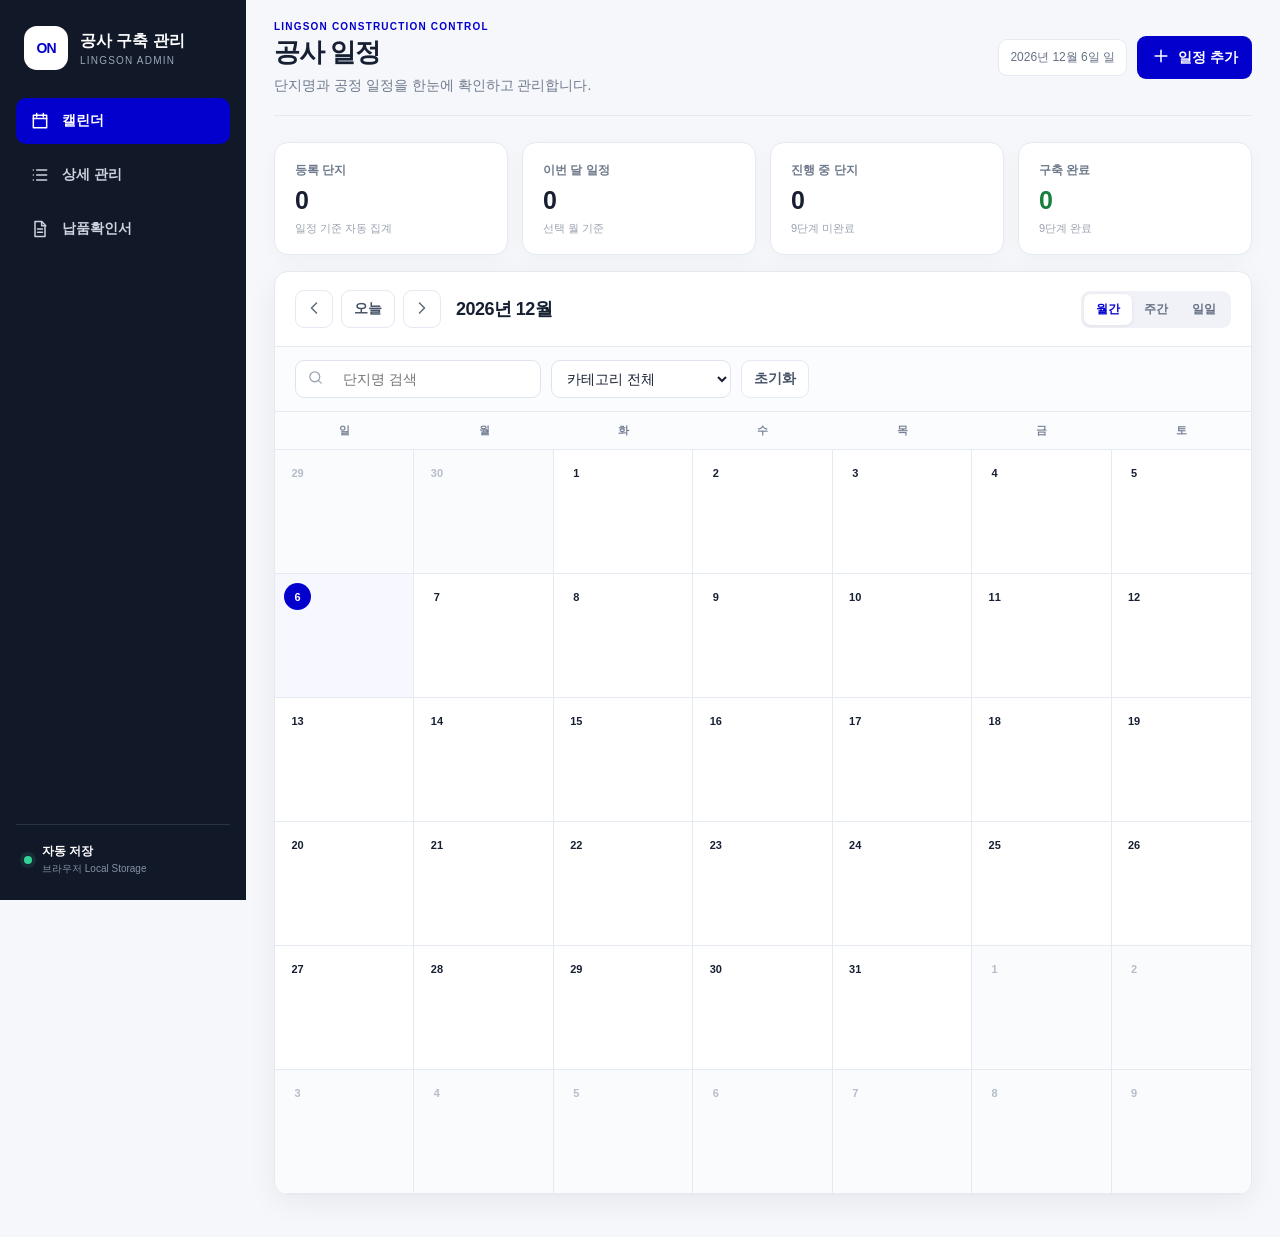
==== commit e75c86ec: "Add files via upload" ====
--- a/index.html
+++ b/index.html
@@ -77,12 +77,12 @@
           <article class="kpi-card">
             <span>진행 중 단지</span>
             <strong id="kpiDoing">0</strong>
-            <small>6단계 미완료</small>
+            <small>9단계 미완료</small>
           </article>
           <article class="kpi-card success">
             <span>구축 완료</span>
             <strong id="kpiDone">0</strong>
-            <small>6단계 완료</small>
+            <small>9단계 완료</small>
           </article>
         </div>
 
@@ -132,12 +132,12 @@
           <article class="kpi-card">
             <span>진행 중</span>
             <strong id="detailDoing">0</strong>
-            <small>1~5단계</small>
+            <small>1~8단계</small>
           </article>
           <article class="kpi-card success">
             <span>완료</span>
             <strong id="detailDone">0</strong>
-            <small>6단계 완료</small>
+            <small>9단계 완료</small>
           </article>
           <article class="kpi-card">
             <span>세금계산서 발행</span>
--- a/style.css
+++ b/style.css
@@ -276,7 +276,11 @@
   width:100%;aspect-ratio:210/297;background:#fff;padding:8% 7%;
   color:#111;box-shadow:inset 0 0 0 1px #eee;font-family:"Noto Sans KR",Arial,sans-serif
 }
-.paper-title{text-align:center;font-size:25px;letter-spacing:.36em;margin:0 0 11%;font-weight:800}
+.doc-brand{display:flex;align-items:center;gap:7px;margin-bottom:5%}
+.doc-brand span{font-size:8px;font-weight:800;letter-spacing:.16em;color:var(--primary)}
+.doc-logo-frame{width:48px;height:48px;overflow:hidden;position:relative;border-radius:12px;flex:0 0 auto}
+.doc-logo{position:absolute;width:112px;max-width:none;left:50%;top:50%;transform:translate(-50%,-50%)}
+.paper-title{text-align:center;font-size:25px;letter-spacing:.36em;margin:0 0 9%;font-weight:800}
 .doc-info{width:100%;border-collapse:collapse;margin-bottom:8%}
 .doc-info th,.doc-info td{border:1px solid #666;padding:7px;font-size:10px}
 .doc-info th{width:18%;background:#f3f3f3;text-align:center}
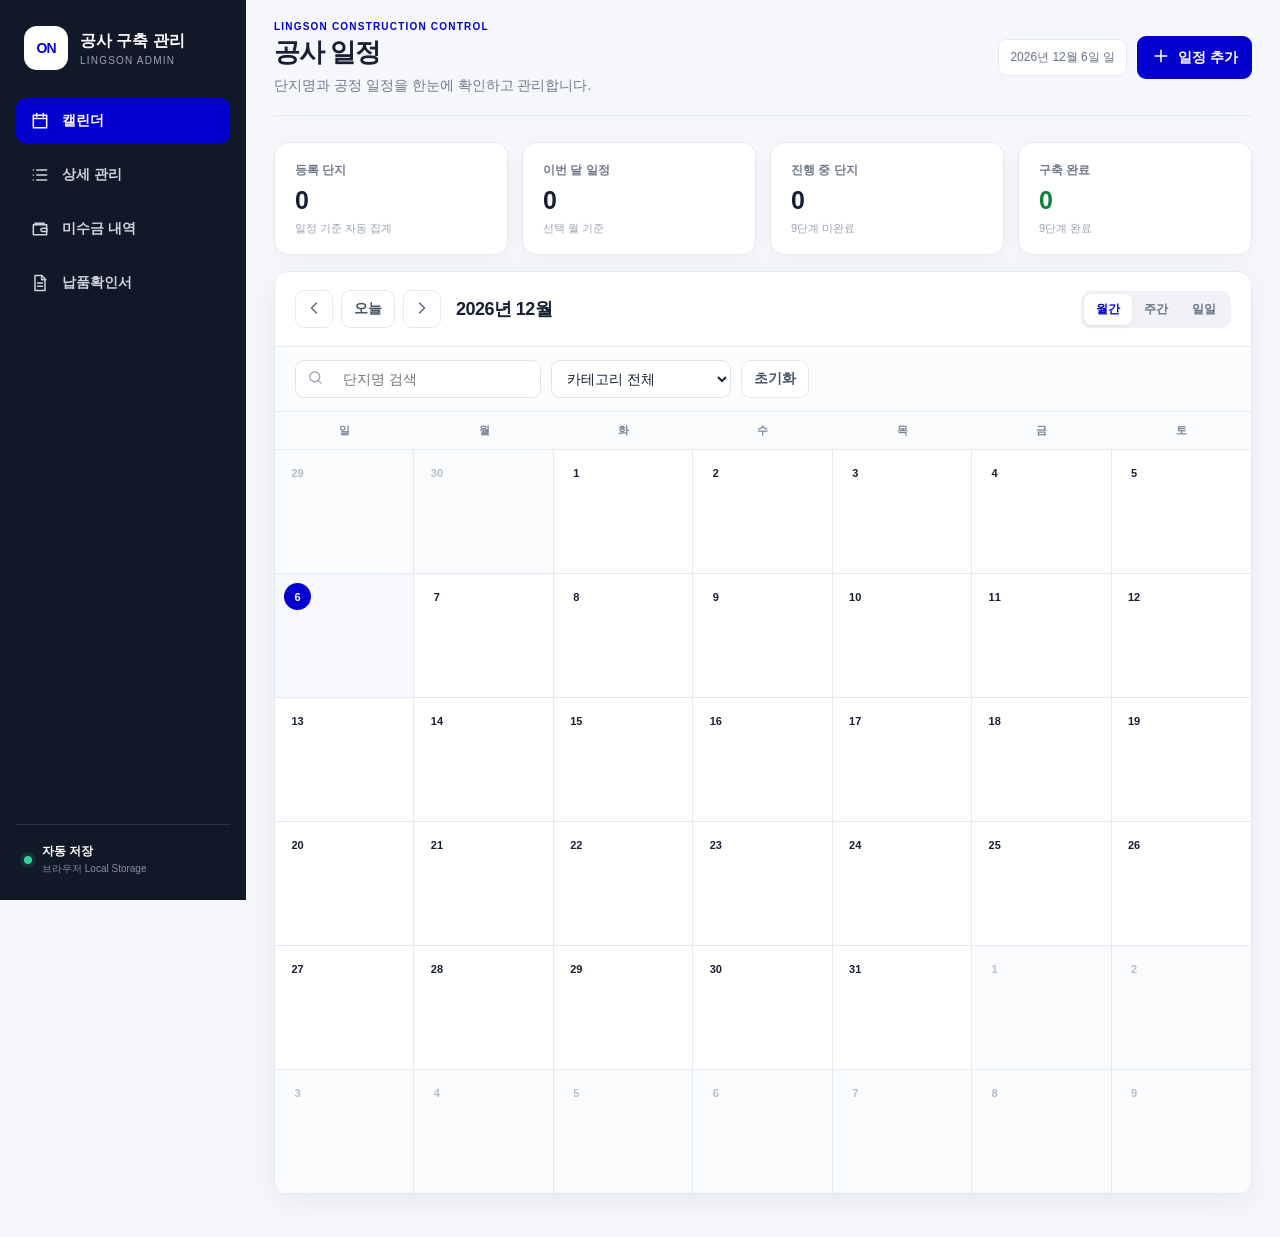
==== commit 9e3aec77: "Add files via upload" ====
--- a/index.html
+++ b/index.html
@@ -28,6 +28,10 @@
           <span class="nav-icon" data-icon="list"></span>
           <span>상세 관리</span>
         </button>
+        <button class="nav-item" data-view="receivablesView">
+          <span class="nav-icon" data-icon="wallet"></span>
+          <span>미수금 내역</span>
+        </button>
         <button class="nav-item" data-view="deliveryView">
           <span class="nav-icon" data-icon="document"></span>
           <span>납품확인서</span>
@@ -140,9 +144,9 @@
             <small>9단계 완료</small>
           </article>
           <article class="kpi-card">
-            <span>세금계산서 발행</span>
-            <strong id="detailTaxDone">0</strong>
-            <small>발행완료 단지</small>
+            <span>운영 시작</span>
+            <strong id="detailOperating">0</strong>
+            <small>운영 시작일 등록 단지</small>
           </article>
         </div>
 
@@ -151,7 +155,7 @@
             <div>
               <p class="section-label">PROJECT STATUS</p>
               <h2>단지별 진행현황</h2>
-              <p class="section-help">단계와 재정 정보는 입력 즉시 자동 저장됩니다.</p>
+              <p class="section-help">단계·단지 기본정보·견적 내역은 입력 즉시 자동 저장됩니다.</p>
             </div>
             <div class="detail-filters">
               <label class="search-box compact">
@@ -168,6 +172,79 @@
           <div id="projectEmpty" class="empty-state" hidden>
             <strong>등록된 단지가 없습니다.</strong>
             <p>캘린더에서 일정을 추가하면 단지가 자동으로 생성됩니다.</p>
+          </div>
+        </section>
+      </section>
+
+      <!-- 미수금 내역 -->
+      <section class="view" id="receivablesView">
+        <div class="kpi-grid">
+          <article class="kpi-card danger">
+            <span>미수금 있는 단지</span>
+            <strong id="arOutstandingComplexes">0</strong>
+            <small>미입금 월이 있는 단지</small>
+          </article>
+          <article class="kpi-card success">
+            <span>정상 납부 단지</span>
+            <strong id="arCurrentComplexes">0</strong>
+            <small>미수금 없는 운영 단지</small>
+          </article>
+          <article class="kpi-card">
+            <span>총 미수 개월</span>
+            <strong id="arOutstandingMonths">0</strong>
+            <small>월별 미입금 건수</small>
+          </article>
+          <article class="kpi-card danger">
+            <span>총 미수금액</span>
+            <strong id="arOutstandingAmount">0원</strong>
+            <small>프로그램 사용료 기준</small>
+          </article>
+        </div>
+
+        <section class="panel">
+          <div class="panel-head receivable-head">
+            <div>
+              <p class="section-label">ACCOUNTS RECEIVABLE</p>
+              <h2>단지별 미수금 내역</h2>
+              <p class="section-help">운영 시작월부터 현재월까지 월별 프로그램 사용료 입금 여부를 관리합니다.</p>
+            </div>
+            <div class="detail-filters">
+              <label class="search-box compact">
+                <span data-icon="search"></span>
+                <input id="receivableSearch" type="search" placeholder="단지명·단지코드 검색">
+              </label>
+              <select id="receivableStatusFilter">
+                <option value="">전체 상태</option>
+                <option value="outstanding">미수금 있음</option>
+                <option value="current">정상 납부</option>
+                <option value="setup">정보 설정 필요</option>
+              </select>
+            </div>
+          </div>
+
+          <div class="receivable-table-wrap">
+            <table class="receivable-table">
+              <thead>
+                <tr>
+                  <th>단지명</th>
+                  <th>운영 시작일</th>
+                  <th>단지코드</th>
+                  <th>사업자번호</th>
+                  <th>단지 연락처</th>
+                  <th>월 사용료</th>
+                  <th>미수개월</th>
+                  <th>미수금액</th>
+                  <th>상태</th>
+                  <th>관리</th>
+                </tr>
+              </thead>
+              <tbody id="receivableTableBody"></tbody>
+            </table>
+          </div>
+
+          <div id="receivableEmpty" class="empty-state" hidden>
+            <strong>표시할 단지가 없습니다.</strong>
+            <p>상세 관리에서 운영 시작일과 월 프로그램 사용료를 입력해 주세요.</p>
           </div>
         </section>
       </section>
--- a/style.css
+++ b/style.css
@@ -363,3 +363,86 @@
   .weekday{padding:8px 2px}
   .finance-grid{grid-template-columns:1fr}
 }
+
+
+/* v5: 상세 관리 / 미수금 관리 */
+.project-title-wrap{min-width:0;flex:1}
+.project-summary-line{
+  display:flex;flex-wrap:wrap;gap:7px 14px;color:var(--muted);font-size:10px
+}
+.project-summary-line span{display:inline-flex;gap:5px;align-items:center}
+.project-summary-line strong{color:#364152;font-size:10px}
+.project-info-box{
+  border-top:1px solid var(--line);background:#fff;padding:15px 17px
+}
+.project-info-box h4,.finance-box h4{margin:0 0 11px;font-size:12px}
+.project-info-grid{
+  display:grid;grid-template-columns:repeat(4,minmax(0,1fr));gap:9px
+}
+.project-info-grid label{
+  display:grid;gap:5px;color:#6f7a8c;font-size:10px;font-weight:700
+}
+.project-info-grid input{background:#fff;padding:8px 9px;font-size:11px}
+.finance-grid label em{
+  color:#98a2b3;font-style:normal;font-weight:600
+}
+
+.receivable-head{align-items:flex-end}
+.receivable-table-wrap{overflow:auto}
+.receivable-table{
+  width:100%;border-collapse:collapse;min-width:1180px
+}
+.receivable-table th{
+  background:#f8f9fc;color:#667085;font-size:10px;font-weight:800;text-align:left;
+  padding:11px 12px;border-bottom:1px solid var(--line);white-space:nowrap
+}
+.receivable-table td{
+  padding:12px;border-bottom:1px solid var(--line);font-size:11px;color:#596579;
+  vertical-align:middle;white-space:nowrap
+}
+.receivable-table td strong{color:#283142}
+.receivable-row:hover{background:#fbfcff}
+.table-link{
+  border:0;background:transparent;color:var(--primary);font-weight:800;padding:4px 3px
+}
+.ar-status{
+  display:inline-flex;align-items:center;border-radius:20px;padding:5px 8px;
+  font-size:9px;font-weight:800
+}
+.ar-status.late{background:var(--danger-bg);color:var(--danger)}
+.ar-status.paid{background:var(--success-bg);color:var(--success)}
+.ar-status.neutral{background:#f2f4f7;color:#667085}
+.receivable-detail-row td{padding:0!important;background:#f8f9fc}
+.ar-detail-panel{padding:16px 18px 18px}
+.ar-detail-head{
+  display:flex;align-items:flex-start;justify-content:space-between;gap:16px;margin-bottom:12px
+}
+.ar-detail-head>div{display:flex;flex-direction:column;gap:3px}
+.ar-detail-head strong{font-size:12px}
+.ar-detail-head span{font-size:10px;color:#7b8494}
+.ar-month-list{
+  display:grid;grid-template-columns:repeat(3,minmax(0,1fr));gap:8px
+}
+.ar-month-row{
+  display:grid;grid-template-columns:1fr auto 118px;align-items:center;gap:8px;
+  border:1px solid var(--line);background:#fff;border-radius:9px;padding:8px 9px
+}
+.ar-month-row strong{font-size:10px}
+.ar-month-row span{font-size:9px;color:#7b8494}
+.ar-month-row select{padding:7px 8px;font-size:10px}
+.ar-detail-empty{padding:20px}
+.ar-detail-empty strong{display:block;font-size:11px;margin-bottom:4px}
+.ar-detail-empty p{margin:0;color:#7b8494;font-size:10px}
+
+@media(max-width:1180px){
+  .project-info-grid{grid-template-columns:repeat(2,minmax(0,1fr))}
+  .ar-month-list{grid-template-columns:repeat(2,minmax(0,1fr))}
+}
+@media(max-width:780px){
+  .project-info-grid{grid-template-columns:1fr 1fr}
+  .ar-detail-head{flex-direction:column}
+  .ar-month-list{grid-template-columns:1fr}
+}
+@media(max-width:480px){
+  .project-info-grid{grid-template-columns:1fr}
+}
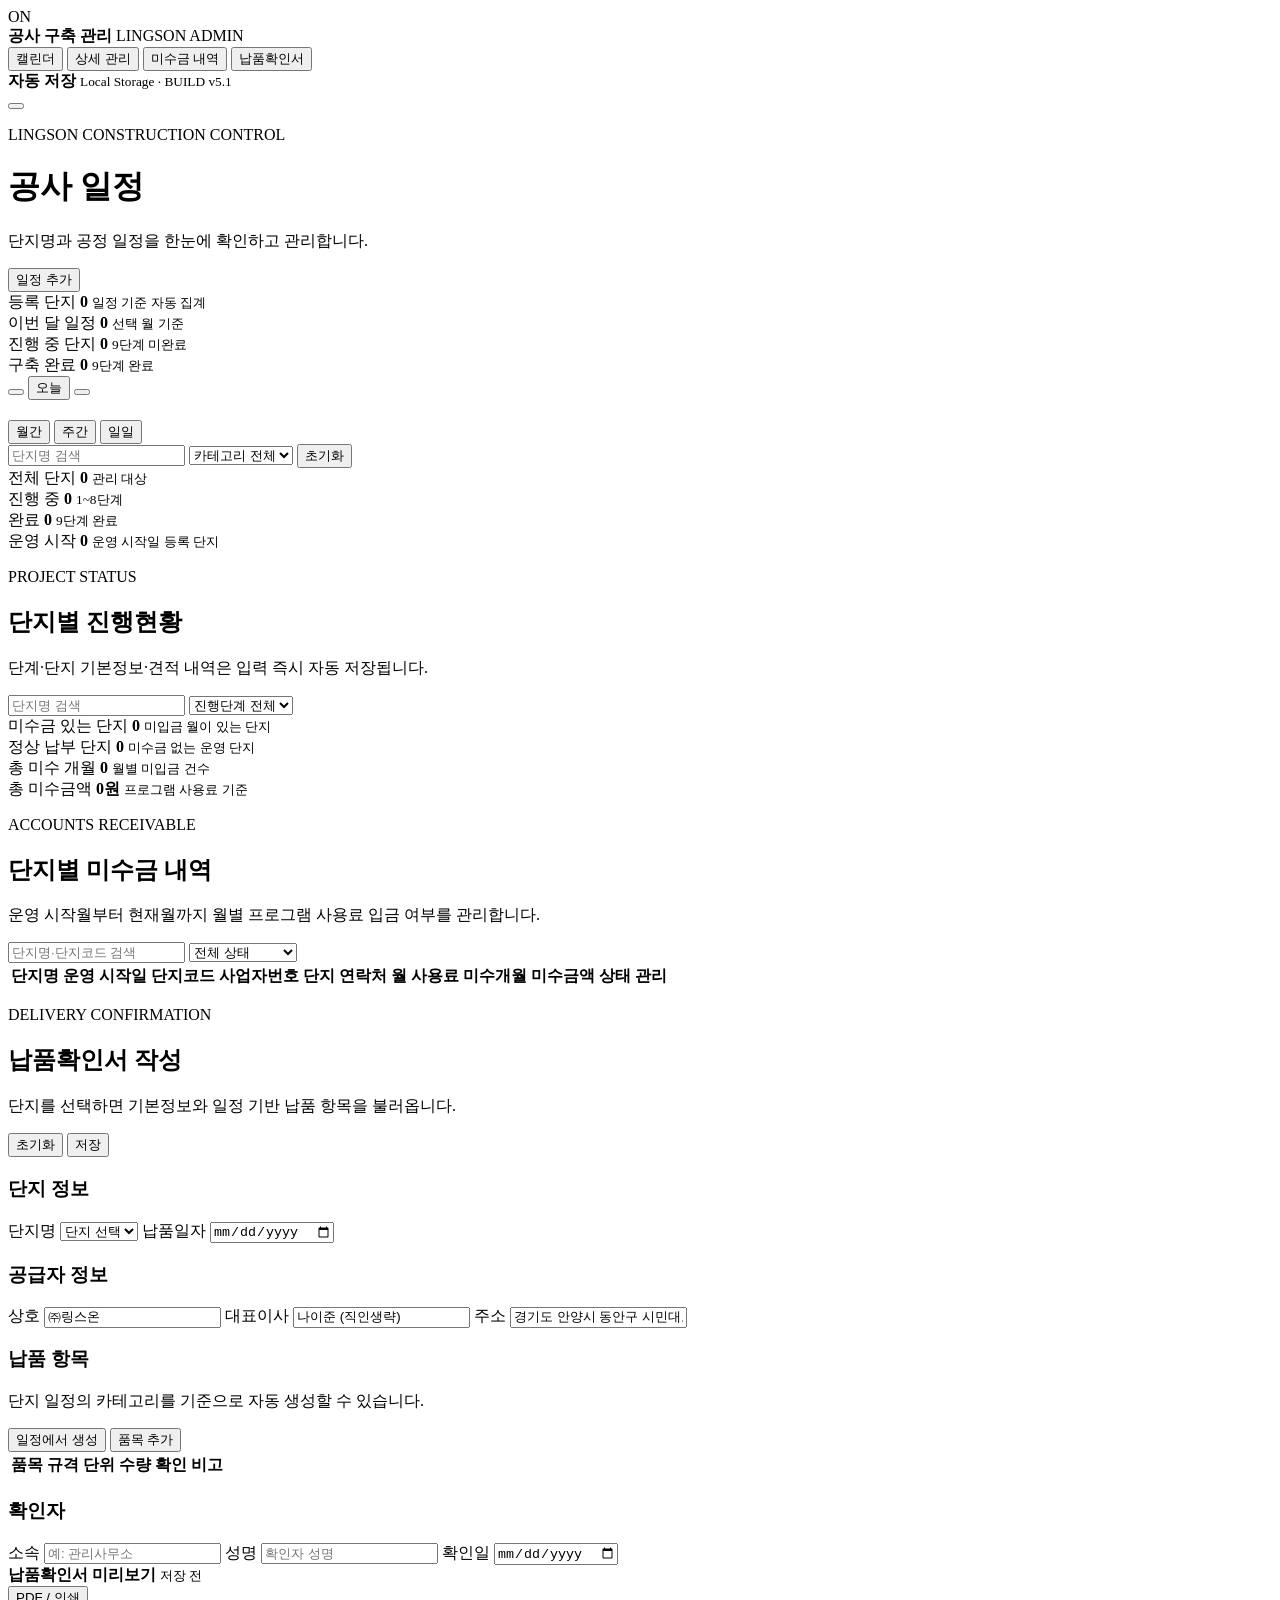
==== commit 2e9625c8: "Add files via upload" ====
--- a/index.html
+++ b/index.html
@@ -6,7 +6,7 @@
   <meta name="theme-color" content="#0300ce">
   <title>공사 구축 관리 | 링스온</title>
   <meta name="description" content="링스온 단지별 공사 일정·진행현황·재정정보·납품확인서 관리">
-  <link rel="stylesheet" href="./style.css">
+  <link rel="stylesheet" href="./style-v51-20260916.css">
 </head>
 <body>
   <div class="app-shell">
@@ -42,7 +42,7 @@
         <span class="status-dot"></span>
         <div>
           <strong>자동 저장</strong>
-          <small>브라우저 Local Storage</small>
+          <small>Local Storage · BUILD v5.1</small>
         </div>
       </div>
     </aside>
@@ -420,6 +420,6 @@
 
   <div class="toast" id="toast" role="status" aria-live="polite"></div>
 
-  <script src="./app.js"></script>
+  <script src="./app-v51-20260916.js"></script>
 </body>
 </html>
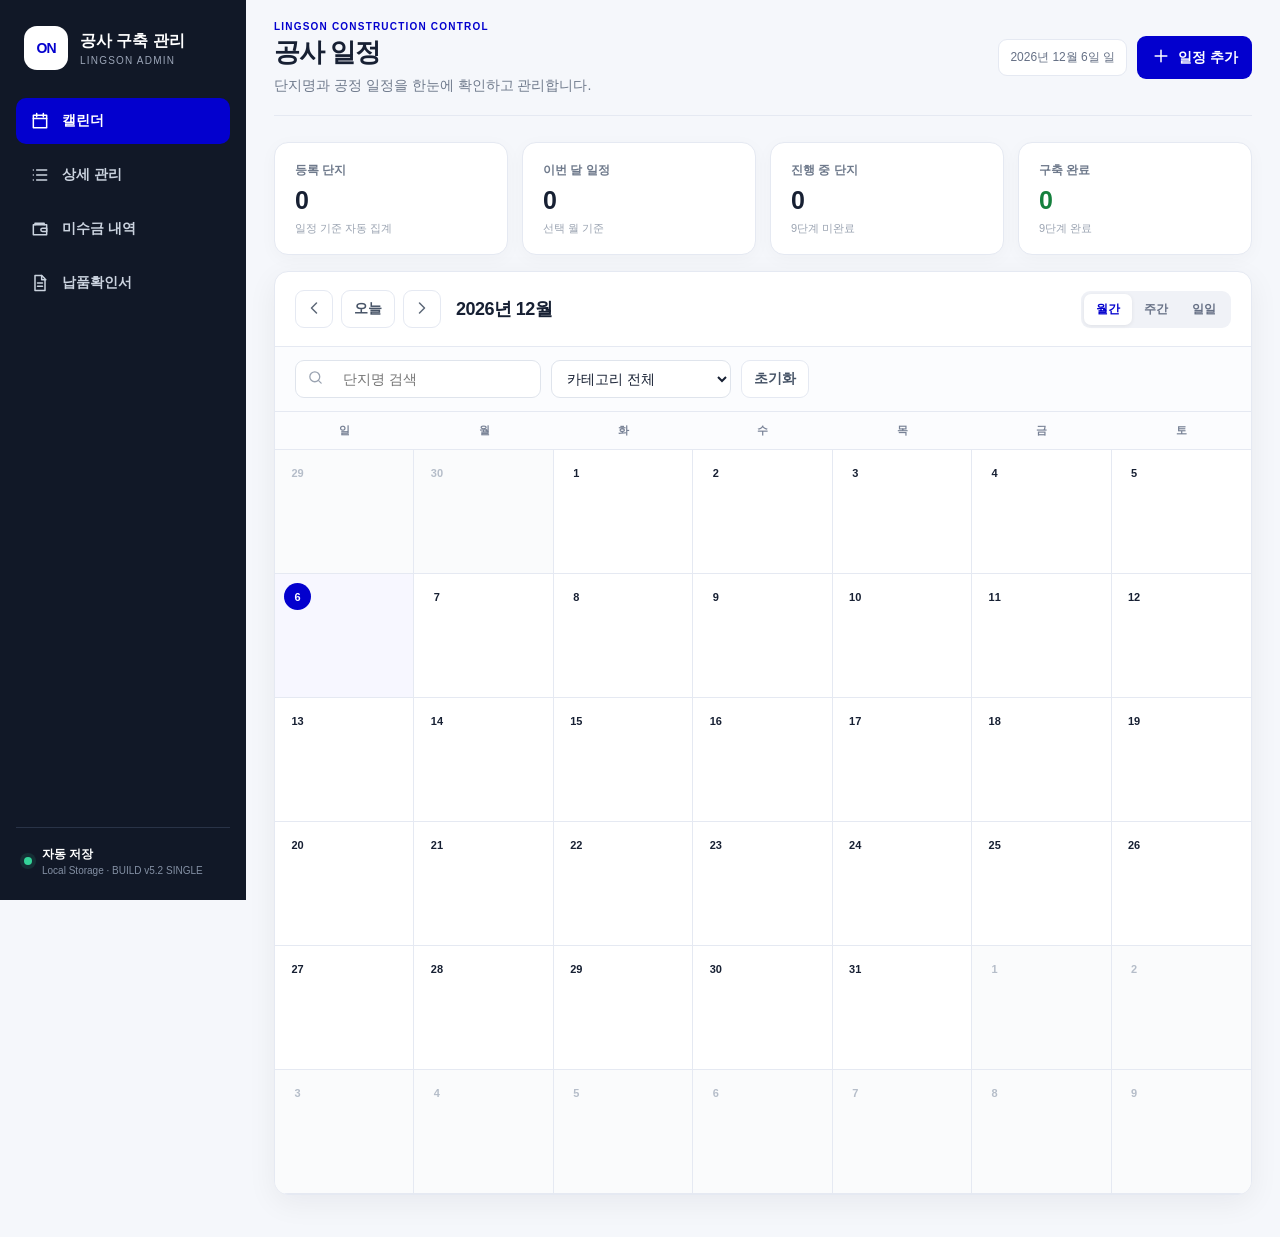
==== commit 27278b93: "Add files via upload" ====
--- a/index.html
+++ b/index.html
@@ -6,7 +6,457 @@
   <meta name="theme-color" content="#0300ce">
   <title>공사 구축 관리 | 링스온</title>
   <meta name="description" content="링스온 단지별 공사 일정·진행현황·재정정보·납품확인서 관리">
-  <link rel="stylesheet" href="./style-v51-20260916.css">
+  <style>
+:root{
+  --primary:#0300ce;
+  --primary-weak:#eeefff;
+  --navy:#111827;
+  --navy-2:#172033;
+  --bg:#f5f7fb;
+  --card:#fff;
+  --text:#172033;
+  --muted:#6f7a8c;
+  --line:#e5e9f2;
+  --success:#15803d;
+  --success-bg:#ecfdf3;
+  --danger:#d92d20;
+  --danger-bg:#fff1f0;
+  --warning:#b54708;
+  --warning-bg:#fff7ed;
+  --shadow:0 8px 30px rgba(17,24,39,.06);
+  --radius:14px;
+}
+*{box-sizing:border-box}
+html{background:var(--bg)}
+body{
+  margin:0;
+  background:var(--bg);
+  color:var(--text);
+  font-family:Pretendard,"Noto Sans KR",-apple-system,BlinkMacSystemFont,"Segoe UI",sans-serif;
+  font-size:14px;
+}
+button,input,select,textarea{font:inherit}
+button{cursor:pointer}
+[hidden]{display:none!important}
+svg{
+  width:20px;height:20px;fill:none;stroke:currentColor;
+  stroke-width:1.8;stroke-linecap:round;stroke-linejoin:round
+}
+.app-shell{min-height:100vh}
+.sidebar{
+  position:fixed;inset:0 auto 0 0;width:246px;
+  display:flex;flex-direction:column;
+  background:var(--navy);color:#fff;padding:24px 16px;z-index:30
+}
+.brand{display:flex;gap:12px;align-items:center;padding:2px 8px 28px}
+.brand-mark{
+  width:44px;height:44px;border-radius:13px;display:grid;place-items:center;
+  background:#fff;color:var(--primary);font-weight:900;letter-spacing:-1px
+}
+.brand-copy{display:flex;flex-direction:column;gap:3px}
+.brand-copy strong{font-size:16px}
+.brand-copy span{font-size:10px;letter-spacing:.12em;color:#9ca6b8}
+.nav{display:grid;gap:8px}
+.nav-item{
+  width:100%;display:flex;align-items:center;gap:11px;border:0;border-radius:10px;
+  background:transparent;color:#cbd3df;padding:12px 13px;text-align:left;font-weight:600
+}
+.nav-item:hover{background:#202a3d;color:#fff}
+.nav-item.is-active{background:var(--primary);color:#fff}
+.nav-icon{width:22px;height:22px;display:grid;place-items:center}
+.sidebar-foot{
+  margin-top:auto;border-top:1px solid #293347;padding:18px 8px 0;
+  display:flex;gap:10px;align-items:center
+}
+.status-dot{width:8px;height:8px;border-radius:50%;background:#34d399;box-shadow:0 0 0 4px rgba(52,211,153,.12)}
+.sidebar-foot div{display:flex;flex-direction:column;gap:2px}
+.sidebar-foot strong{font-size:12px}
+.sidebar-foot small{font-size:10px;color:#8490a4}
+.main{margin-left:246px;min-height:100vh;padding:0 28px 42px}
+.topbar{
+  min-height:116px;display:flex;align-items:center;justify-content:space-between;gap:24px;
+  border-bottom:1px solid var(--line);margin-bottom:26px
+}
+.topbar h1{margin:3px 0 7px;font-size:26px;letter-spacing:-.04em}
+.topbar p{margin:0;color:var(--muted)}
+.eyebrow,.section-label{font-size:10px!important;font-weight:800;letter-spacing:.12em;color:var(--primary)!important}
+.topbar-actions{display:flex;align-items:center;gap:10px}
+.today-chip{
+  background:#fff;border:1px solid var(--line);border-radius:9px;
+  padding:9px 11px;color:#657085;font-size:12px;white-space:nowrap
+}
+.view{display:none}
+.view.is-active{display:block}
+.kpi-grid{display:grid;grid-template-columns:repeat(4,minmax(0,1fr));gap:14px;margin-bottom:16px}
+.kpi-card{
+  background:#fff;border:1px solid var(--line);border-radius:var(--radius);
+  padding:18px 20px;box-shadow:0 4px 18px rgba(17,24,39,.03)
+}
+.kpi-card span{font-size:12px;color:var(--muted);font-weight:600}
+.kpi-card strong{display:block;font-size:25px;margin:7px 0 4px;letter-spacing:-.04em}
+.kpi-card small{font-size:11px;color:#9aa3b1}
+.kpi-card.success strong{color:var(--success)}
+.kpi-card.danger strong{color:var(--danger)}
+.panel{
+  background:var(--card);border:1px solid var(--line);border-radius:var(--radius);
+  box-shadow:var(--shadow);overflow:hidden
+}
+.panel-head{
+  min-height:74px;padding:18px 20px;border-bottom:1px solid var(--line);
+  display:flex;align-items:center;justify-content:space-between;gap:16px
+}
+.panel-head h2{font-size:18px;margin:3px 0 0;letter-spacing:-.03em}
+.section-help{margin:6px 0 0;color:var(--muted);font-size:12px}
+.calendar-head{min-height:68px}
+.month-control{display:flex;align-items:center;gap:8px}
+.month-control h2{margin:0 0 0 7px;min-width:120px}
+.view-switch{
+  display:flex;padding:3px;background:#f0f2f7;border-radius:9px
+}
+.view-switch button{
+  border:0;background:transparent;color:#667085;padding:7px 12px;border-radius:7px;font-size:12px;font-weight:700
+}
+.view-switch button.is-active{background:#fff;color:var(--primary);box-shadow:0 1px 4px rgba(0,0,0,.07)}
+.primary-button,.ghost-button,.icon-button,.text-button{
+  border:0;display:inline-flex;align-items:center;justify-content:center;gap:7px;font-weight:700
+}
+.primary-button{
+  background:var(--primary);color:#fff;border-radius:9px;padding:10px 14px
+}
+.primary-button:hover{filter:brightness(.95)}
+.ghost-button{
+  background:#fff;border:1px solid var(--line);color:#475467;border-radius:9px;padding:9px 12px
+}
+.ghost-button:hover{background:#f8f9fc}
+.ghost-button.small{padding:7px 9px;font-size:12px}
+.icon-button{
+  width:38px;height:38px;border:1px solid var(--line);background:#fff;color:#5d6878;border-radius:9px;padding:0
+}
+.text-button{background:transparent;color:var(--primary);padding:5px}
+.mobile-menu{display:none}
+.filter-row{
+  padding:13px 20px;border-bottom:1px solid var(--line);
+  display:flex;gap:10px;align-items:center;background:#fbfcfe
+}
+.search-box{
+  height:38px;display:flex;align-items:center;gap:8px;
+  border:1px solid #dfe4ec;background:#fff;border-radius:9px;padding:0 11px;min-width:240px
+}
+.search-box svg{width:17px;height:17px;color:#9aa3b1}
+.search-box input{border:0;outline:0;width:100%;min-width:0;color:var(--text)}
+.search-box.compact{height:36px;min-width:210px}
+select,input,textarea{
+  width:100%;border:1px solid #dfe4ec;background:#fff;color:var(--text);
+  border-radius:9px;padding:10px 11px;outline:0
+}
+select:focus,input:focus,textarea:focus{border-color:var(--primary);box-shadow:0 0 0 3px rgba(3,0,206,.08)}
+.filter-row select{width:auto;min-width:180px;height:38px;padding:0 32px 0 11px}
+.calendar-container{min-height:600px}
+.month-grid{display:grid;grid-template-columns:repeat(7,minmax(0,1fr))}
+.weekday{
+  text-align:center;padding:11px 6px;background:#fbfcfe;color:#778195;
+  font-size:11px;font-weight:700;border-bottom:1px solid var(--line)
+}
+.calendar-cell{
+  min-height:124px;padding:9px;border-right:1px solid var(--line);border-bottom:1px solid var(--line);overflow:hidden
+}
+.calendar-cell:nth-child(7n+7){border-right:0}
+.calendar-cell.outside{background:#fafbfc;color:#b5bdc9}
+.calendar-cell.today{background:#f7f7ff}
+.day-number{
+  width:27px;height:27px;display:grid;place-items:center;font-size:11px;font-weight:700;margin-bottom:6px
+}
+.calendar-cell.today .day-number{background:var(--primary);color:#fff;border-radius:50%}
+.event-pill{
+  position:relative;width:100%;border:0;border-left:3px solid var(--primary);
+  background:var(--primary-weak);color:#2623a8;border-radius:6px;padding:6px 24px 6px 7px;
+  text-align:left;font-size:10px;font-weight:700;margin:2px 0;overflow:hidden;text-overflow:ellipsis;white-space:nowrap
+}
+.event-pill:hover{background:#e3e4ff}
+.event-delete{
+  position:absolute;right:4px;top:50%;transform:translateY(-50%);
+  width:17px;height:17px;border:0;border-radius:4px;background:transparent;color:#7472bf;padding:0;line-height:1
+}
+.event-delete:hover{background:#d8d9ff;color:var(--danger)}
+.more-events{font-size:10px;color:#778195;padding:3px}
+.agenda{padding:16px 20px}
+.agenda-day{padding:13px 0;border-bottom:1px solid var(--line)}
+.agenda-date{font-size:12px;font-weight:800;margin-bottom:8px;color:#475467}
+.agenda-item{
+  display:grid;grid-template-columns:minmax(160px,1.4fr) 120px minmax(180px,2fr) auto;
+  gap:10px;align-items:center;border:1px solid var(--line);border-radius:9px;padding:10px 12px;margin:6px 0
+}
+.agenda-item span{color:var(--muted);font-size:12px}
+.agenda-empty{color:#98a2b3;padding:15px 0}
+.detail-head{align-items:flex-end}
+.detail-filters{display:flex;gap:8px}
+.detail-filters select{height:36px;min-width:170px;padding:0 30px 0 10px}
+.project-grid{display:grid;grid-template-columns:repeat(2,minmax(0,1fr));gap:16px;padding:20px}
+.project-card{
+  border:1px solid var(--line);border-radius:13px;overflow:hidden;background:#fff
+}
+.project-card-head{
+  display:flex;align-items:flex-start;justify-content:space-between;gap:10px;padding:17px 17px 13px
+}
+.project-card-head h3{margin:0 0 5px;font-size:17px;letter-spacing:-.03em}
+.project-card-head p{margin:0;color:var(--muted);font-size:11px}
+.delete-link{border:0;background:transparent;color:#98a2b3;padding:4px;font-size:12px}
+.delete-link:hover{color:var(--danger)}
+.progress-section{padding:0 17px 15px}
+.progress-title{display:flex;justify-content:space-between;align-items:center;margin-bottom:7px}
+.progress-title span{font-size:11px;color:var(--muted)}
+.progress-title strong{font-size:12px;color:var(--primary)}
+.progress-bar{height:7px;border-radius:10px;background:#edf0f5;overflow:hidden}
+.progress-bar i{display:block;height:100%;background:var(--primary);border-radius:10px;transition:width .2s}
+.stage-list{
+  display:grid;grid-template-columns:repeat(3,minmax(0,1fr));gap:7px;padding:0 17px 16px
+}
+.stage-check{
+  display:flex;gap:7px;align-items:center;border:1px solid var(--line);border-radius:8px;
+  padding:8px;background:#fbfcfe;font-size:11px;color:#596579;cursor:pointer
+}
+.stage-check:has(input:checked){border-color:#cbcaff;background:#f3f3ff;color:#2320a7;font-weight:700}
+.stage-check input{width:15px;height:15px;accent-color:var(--primary);padding:0;border:0}
+.finance-box{border-top:1px solid var(--line);background:#fbfcfe;padding:15px 17px}
+.finance-box h4{margin:0 0 11px;font-size:12px}
+.finance-grid{display:grid;grid-template-columns:1fr 1fr;gap:10px}
+.finance-grid label{font-size:10px;color:#6f7a8c;font-weight:700}
+.money-input{position:relative;margin-top:5px}
+.money-input input{padding-right:28px;background:#fff}
+.money-input span{position:absolute;right:10px;top:50%;transform:translateY(-50%);font-size:11px;color:#98a2b3}
+.tax-row{
+  grid-column:1/-1;display:flex;justify-content:space-between;align-items:center;
+  border:1px solid var(--line);background:#fff;border-radius:9px;padding:10px 11px
+}
+.tax-row span{font-size:11px;color:#596579;font-weight:700}
+.switch{position:relative;width:38px;height:22px;display:inline-block}
+.switch input{opacity:0;width:0;height:0;position:absolute}
+.switch i{
+  position:absolute;inset:0;background:#cbd2dc;border-radius:30px;transition:.2s
+}
+.switch i:before{
+  content:"";position:absolute;width:16px;height:16px;left:3px;top:3px;background:#fff;border-radius:50%;transition:.2s
+}
+.switch input:checked+i{background:var(--primary)}
+.switch input:checked+i:before{transform:translateX(16px)}
+.auto-save-note{display:flex;justify-content:flex-end;margin-top:8px;font-size:9px;color:#a0a8b5}
+.badge{
+  display:inline-flex;align-items:center;border-radius:20px;padding:4px 8px;font-size:10px;font-weight:800
+}
+.badge.doing{background:var(--primary-weak);color:var(--primary)}
+.badge.done{background:var(--success-bg);color:var(--success)}
+.empty-state{text-align:center;padding:54px 20px;color:#667085}
+.empty-state strong{display:block;color:#344054;margin-bottom:5px}
+.delivery-layout{display:grid;grid-template-columns:minmax(0,1.15fr) minmax(420px,.85fr);gap:16px;align-items:start}
+.editor-panel,.preview-panel{overflow:visible}
+.document-actions,.inline-actions{display:flex;gap:8px;align-items:center}
+.form-stack{padding:20px;display:grid;gap:18px}
+.form-section{display:grid;gap:10px}
+.form-section h3{margin:0;font-size:13px}
+.form-section p{margin:3px 0 0;color:var(--muted);font-size:10px}
+.form-grid{display:grid;gap:10px}
+.form-grid.two{grid-template-columns:1fr 1fr}
+.form-grid.three{grid-template-columns:repeat(3,1fr)}
+.span-2{grid-column:span 2}
+.form-stack label{display:grid;gap:6px;color:#596579;font-size:11px;font-weight:700}
+input[readonly]{background:#f7f8fa;color:#677084}
+.section-line{display:flex;justify-content:space-between;align-items:center;gap:10px}
+.table-wrap{overflow:auto;border:1px solid var(--line);border-radius:10px}
+.editable-table{width:100%;border-collapse:collapse;min-width:680px}
+.editable-table th{
+  background:#f8f9fc;text-align:left;color:#667085;font-size:10px;padding:9px;border-bottom:1px solid var(--line)
+}
+.editable-table td{padding:5px;border-bottom:1px solid var(--line)}
+.editable-table tr:last-child td{border-bottom:0}
+.editable-table input{border:0;border-radius:5px;padding:7px;background:transparent}
+.editable-table input:focus{background:#fff}
+.editable-table input[type="checkbox"]{width:16px;height:16px;accent-color:var(--primary)}
+.check-cell{text-align:center}
+.row-delete{
+  width:25px;height:25px;border:0;border-radius:6px;background:#fff;color:#98a2b3;font-size:17px
+}
+.row-delete:hover{background:var(--danger-bg);color:var(--danger)}
+.preview-toolbar{
+  padding:13px 16px;border-bottom:1px solid var(--line);display:flex;justify-content:space-between;align-items:center
+}
+.preview-toolbar>div{display:flex;flex-direction:column;gap:2px}
+.preview-toolbar small{font-size:10px;color:#98a2b3}
+.paper{
+  width:100%;aspect-ratio:210/297;background:#fff;padding:8% 7%;
+  color:#111;box-shadow:inset 0 0 0 1px #eee;font-family:"Noto Sans KR",Arial,sans-serif
+}
+.doc-brand{display:flex;align-items:center;gap:7px;margin-bottom:5%}
+.doc-brand span{font-size:8px;font-weight:800;letter-spacing:.16em;color:var(--primary)}
+.doc-logo-frame{width:48px;height:48px;overflow:hidden;position:relative;border-radius:12px;flex:0 0 auto}
+.doc-logo{position:absolute;width:112px;max-width:none;left:50%;top:50%;transform:translate(-50%,-50%)}
+.paper-title{text-align:center;font-size:25px;letter-spacing:.36em;margin:0 0 9%;font-weight:800}
+.doc-info{width:100%;border-collapse:collapse;margin-bottom:8%}
+.doc-info th,.doc-info td{border:1px solid #666;padding:7px;font-size:10px}
+.doc-info th{width:18%;background:#f3f3f3;text-align:center}
+.doc-section-title{font-size:12px;font-weight:800;border-bottom:2px solid #111;padding-bottom:5px;margin:0 0 7px}
+.doc-table{width:100%;border-collapse:collapse}
+.doc-table th,.doc-table td{border:1px solid #777;padding:6px;font-size:9px;text-align:center}
+.doc-table th{background:#f4f4f4}
+.doc-confirm{margin-top:11%;font-size:10px;line-height:2}
+.doc-sign{text-align:right;margin-top:8%;font-size:10px}
+.doc-supplier{margin-top:10%;padding-top:7px;border-top:1px solid #aaa;font-size:10px;line-height:1.8}
+.modal-backdrop{
+  position:fixed;inset:0;background:rgba(9,14,28,.48);z-index:80;
+  display:grid;place-items:center;padding:20px
+}
+.modal{width:min(520px,100%);background:#fff;border-radius:15px;box-shadow:0 24px 80px rgba(0,0,0,.22);overflow:hidden}
+.modal-head{
+  padding:18px 20px;border-bottom:1px solid var(--line);
+  display:flex;justify-content:space-between;align-items:center
+}
+.modal-head h2{margin:3px 0 0;font-size:19px}
+.modal-actions{display:flex;justify-content:flex-end;gap:8px;padding-top:3px}
+.toast{
+  position:fixed;left:50%;bottom:24px;transform:translate(-50%,20px);
+  background:#111827;color:#fff;border-radius:9px;padding:10px 14px;font-size:12px;
+  opacity:0;pointer-events:none;transition:.2s;z-index:120
+}
+.toast.show{opacity:1;transform:translate(-50%,0)}
+@media(max-width:1180px){
+  .kpi-grid{grid-template-columns:repeat(2,1fr)}
+  .project-grid{grid-template-columns:1fr}
+  .delivery-layout{grid-template-columns:1fr}
+  .preview-panel{max-width:760px}
+}
+@media(max-width:780px){
+  .sidebar{
+    width:236px;transform:translateX(-105%);transition:.2s;box-shadow:12px 0 30px rgba(0,0,0,.12)
+  }
+  .sidebar.open{transform:translateX(0)}
+  .main{margin-left:0;padding:0 14px 28px}
+  .mobile-menu{display:inline-grid;flex:0 0 auto}
+  .topbar{min-height:104px;gap:10px}
+  .topbar-copy{min-width:0;flex:1}
+  .topbar h1{font-size:21px}
+  .topbar-copy>p:not(.eyebrow){font-size:11px;white-space:nowrap;overflow:hidden;text-overflow:ellipsis}
+  .today-chip{display:none}
+  .topbar-actions{gap:6px}
+  .primary-button{padding:9px 10px;font-size:12px}
+  .kpi-grid{grid-template-columns:repeat(2,1fr);gap:9px}
+  .kpi-card{padding:14px}
+  .kpi-card strong{font-size:21px}
+  .panel-head{align-items:flex-start;flex-direction:column}
+  .calendar-head{flex-direction:row;align-items:center}
+  .month-control h2{font-size:15px;min-width:auto}
+  .month-control .ghost-button{display:none}
+  .filter-row{flex-wrap:wrap;padding:10px}
+  .search-box{min-width:100%;width:100%}
+  .filter-row select{flex:1;min-width:0}
+  .calendar-cell{min-height:92px;padding:5px}
+  .event-pill{font-size:9px;padding-left:5px}
+  .agenda-item{grid-template-columns:1fr;gap:4px}
+  .detail-filters{width:100%;flex-direction:column}
+  .detail-filters .search-box,.detail-filters select{width:100%;min-width:0}
+  .project-grid{padding:12px}
+  .stage-list{grid-template-columns:repeat(2,1fr)}
+  .finance-grid{grid-template-columns:1fr}
+  .tax-row{grid-column:auto}
+  .form-grid.two,.form-grid.three{grid-template-columns:1fr}
+  .span-2{grid-column:auto}
+  .paper{min-height:680px;aspect-ratio:auto}
+}
+@media(max-width:480px){
+  .eyebrow{display:none}
+  .topbar{min-height:86px}
+  .topbar-copy>p{display:none}
+  .kpi-grid{grid-template-columns:1fr 1fr}
+  .calendar-head{flex-direction:column;align-items:flex-start}
+  .view-switch{width:100%}
+  .view-switch button{flex:1}
+  .calendar-cell{min-height:78px}
+  .weekday{padding:8px 2px}
+  .finance-grid{grid-template-columns:1fr}
+}
+
+
+/* v5: 상세 관리 / 미수금 관리 */
+.project-title-wrap{min-width:0;flex:1}
+.project-summary-line{
+  display:flex;flex-wrap:wrap;gap:7px 14px;color:var(--muted);font-size:10px
+}
+.project-summary-line span{display:inline-flex;gap:5px;align-items:center}
+.project-summary-line strong{color:#364152;font-size:10px}
+.project-info-box{
+  border-top:1px solid var(--line);background:#fff;padding:15px 17px
+}
+.project-info-box h4,.finance-box h4{margin:0 0 11px;font-size:12px}
+.project-info-grid{
+  display:grid;grid-template-columns:repeat(4,minmax(0,1fr));gap:9px
+}
+.project-info-grid label{
+  display:grid;gap:5px;color:#6f7a8c;font-size:10px;font-weight:700
+}
+.project-info-grid input{background:#fff;padding:8px 9px;font-size:11px}
+.finance-grid label em{
+  color:#98a2b3;font-style:normal;font-weight:600
+}
+
+.receivable-head{align-items:flex-end}
+.receivable-table-wrap{overflow:auto}
+.receivable-table{
+  width:100%;border-collapse:collapse;min-width:1180px
+}
+.receivable-table th{
+  background:#f8f9fc;color:#667085;font-size:10px;font-weight:800;text-align:left;
+  padding:11px 12px;border-bottom:1px solid var(--line);white-space:nowrap
+}
+.receivable-table td{
+  padding:12px;border-bottom:1px solid var(--line);font-size:11px;color:#596579;
+  vertical-align:middle;white-space:nowrap
+}
+.receivable-table td strong{color:#283142}
+.receivable-row:hover{background:#fbfcff}
+.table-link{
+  border:0;background:transparent;color:var(--primary);font-weight:800;padding:4px 3px
+}
+.ar-status{
+  display:inline-flex;align-items:center;border-radius:20px;padding:5px 8px;
+  font-size:9px;font-weight:800
+}
+.ar-status.late{background:var(--danger-bg);color:var(--danger)}
+.ar-status.paid{background:var(--success-bg);color:var(--success)}
+.ar-status.neutral{background:#f2f4f7;color:#667085}
+.receivable-detail-row td{padding:0!important;background:#f8f9fc}
+.ar-detail-panel{padding:16px 18px 18px}
+.ar-detail-head{
+  display:flex;align-items:flex-start;justify-content:space-between;gap:16px;margin-bottom:12px
+}
+.ar-detail-head>div{display:flex;flex-direction:column;gap:3px}
+.ar-detail-head strong{font-size:12px}
+.ar-detail-head span{font-size:10px;color:#7b8494}
+.ar-month-list{
+  display:grid;grid-template-columns:repeat(3,minmax(0,1fr));gap:8px
+}
+.ar-month-row{
+  display:grid;grid-template-columns:1fr auto 118px;align-items:center;gap:8px;
+  border:1px solid var(--line);background:#fff;border-radius:9px;padding:8px 9px
+}
+.ar-month-row strong{font-size:10px}
+.ar-month-row span{font-size:9px;color:#7b8494}
+.ar-month-row select{padding:7px 8px;font-size:10px}
+.ar-detail-empty{padding:20px}
+.ar-detail-empty strong{display:block;font-size:11px;margin-bottom:4px}
+.ar-detail-empty p{margin:0;color:#7b8494;font-size:10px}
+
+@media(max-width:1180px){
+  .project-info-grid{grid-template-columns:repeat(2,minmax(0,1fr))}
+  .ar-month-list{grid-template-columns:repeat(2,minmax(0,1fr))}
+}
+@media(max-width:780px){
+  .project-info-grid{grid-template-columns:1fr 1fr}
+  .ar-detail-head{flex-direction:column}
+  .ar-month-list{grid-template-columns:1fr}
+}
+@media(max-width:480px){
+  .project-info-grid{grid-template-columns:1fr}
+}
+
+</style>
 </head>
 <body>
   <div class="app-shell">
@@ -42,7 +492,7 @@
         <span class="status-dot"></span>
         <div>
           <strong>자동 저장</strong>
-          <small>Local Storage · BUILD v5.1</small>
+          <small>Local Storage · BUILD v5.2 SINGLE</small>
         </div>
       </div>
     </aside>
@@ -420,6 +870,1203 @@
 
   <div class="toast" id="toast" role="status" aria-live="polite"></div>
 
-  <script src="./app-v51-20260916.js"></script>
+  <script>
+(() => {
+  "use strict";
+
+  const BUILD_VERSION = "v5.1-20260916";
+  const STAGES = ["인바운드","현장실사","계약중","계약 완료","공사","설치&연동","운영 시작","비용 부과","기타"];
+  const STORAGE_KEY = "lingson-construction-dashboard-v2";
+  const DELIVERY_KEY = "lingson-delivery-confirmations-v2";
+
+  const $ = (s, root=document) => root.querySelector(s);
+  const $$ = (s, root=document) => [...root.querySelectorAll(s)];
+  const escapeHtml = value => String(value ?? "").replace(/[&<>'"]/g, c => ({
+    "&":"&amp;","<":"&lt;",">":"&gt;","'":"&#39;",'"':"&quot;"
+  }[c]));
+  const uid = prefix => `${prefix}_${Date.now().toString(36)}_${Math.random().toString(36).slice(2,7)}`;
+  const iso = d => `${d.getFullYear()}-${String(d.getMonth()+1).padStart(2,"0")}-${String(d.getDate()).padStart(2,"0")}`;
+  const parseDate = s => {
+    if (!s) return new Date(0);
+    const [y,m,d] = s.split("-").map(Number);
+    return new Date(y,m-1,d);
+  };
+  const fmtWon = n => `${Math.max(0, Number(n) || 0).toLocaleString("ko-KR")}원`;
+
+  let state = loadState();
+  let calendarDate = new Date();
+  let calendarMode = "month";
+
+  function blankState(){
+    return { schedules: [], projects: [] };
+  }
+
+  function normalizeProject(raw){
+    const completed = Array.isArray(raw.completedStages)
+      ? STAGES.map((_, i) => Boolean(raw.completedStages[i]))
+      : STAGES.map((_, i) => {
+          if (Number(raw.progress) >= 100) return true;
+          const stageIndex = STAGES.indexOf(raw.stage);
+          return stageIndex >= 0 && i <= stageIndex;
+        });
+
+    return {
+      id: raw.id || uid("p"),
+      name: String(raw.name || "").trim(),
+      completedStages: completed,
+      operationStartDate: String(raw.operationStartDate || ""),
+      complexCode: String(raw.complexCode || ""),
+      businessNumber: String(raw.businessNumber || ""),
+      contact: String(raw.contact || ""),
+      quote: {
+        constructionFee: Number(
+          raw.quote?.constructionFee ??
+          raw.finance?.constructionPayment ??
+          raw.received ??
+          0
+        ) || 0,
+        monthlyProgramFee: Number(
+          raw.quote?.monthlyProgramFee ??
+          raw.finance?.programPayment ??
+          0
+        ) || 0
+      },
+      receivables: (raw.receivables && typeof raw.receivables === "object")
+        ? raw.receivables
+        : {},
+      createdAt: raw.createdAt || new Date().toISOString(),
+      updatedAt: raw.updatedAt || new Date().toISOString()
+    };
+  }
+
+  function loadState(){
+    try{
+      const saved = JSON.parse(localStorage.getItem(STORAGE_KEY));
+      if (!saved) return blankState();
+      return {
+        schedules: Array.isArray(saved.schedules) ? saved.schedules.map(s => ({
+          id: s.id || uid("s"),
+          complex: String(s.complex || "").trim(),
+          category: STAGES.includes(s.category) ? s.category : STAGES[0],
+          start: s.start || iso(new Date()),
+          end: s.end || s.start || iso(new Date()),
+          memo: String(s.memo || "")
+        })).filter(s => s.complex) : [],
+        projects: Array.isArray(saved.projects) ? saved.projects.map(normalizeProject).filter(p => p.name) : []
+      };
+    }catch{
+      return blankState();
+    }
+  }
+
+  function saveState(){
+    localStorage.setItem(STORAGE_KEY, JSON.stringify(state));
+  }
+
+  function getDeliveryList(){
+    try{
+      const list = JSON.parse(localStorage.getItem(DELIVERY_KEY));
+      return Array.isArray(list) ? list : [];
+    }catch{
+      return [];
+    }
+  }
+
+  function saveDeliveryList(list){
+    localStorage.setItem(DELIVERY_KEY, JSON.stringify(list.slice(0, 100)));
+  }
+
+  function showToast(message){
+    const toast = $("#toast");
+    toast.textContent = message;
+    toast.classList.add("show");
+    clearTimeout(showToast.timer);
+    showToast.timer = setTimeout(() => toast.classList.remove("show"), 1800);
+  }
+
+  const icons = {
+    calendar:'<path d="M4 5h16v15H4z"/><path d="M8 3v4M16 3v4M4 9h16"/>',
+    list:'<path d="M8 6h12M8 12h12M8 18h12"/><path d="M4 6h.01M4 12h.01M4 18h.01"/>',
+    document:'<path d="M6 3h8l4 4v14H6z"/><path d="M14 3v5h5M9 12h6M9 16h6"/>',
+    wallet:'<path d="M4 7h16v12H4z"/><path d="M6 7V5h11v2M15 11h5v4h-5a2 2 0 0 1 0-4z"/>',
+    menu:'<path d="M4 7h16M4 12h16M4 17h16"/>',
+    plus:'<path d="M12 5v14M5 12h14"/>',
+    "chevron-left":'<path d="M15 18l-6-6 6-6"/>',
+    "chevron-right":'<path d="M9 18l6-6-6-6"/>',
+    search:'<circle cx="11" cy="11" r="7"/><path d="M20 20l-4-4"/>',
+    close:'<path d="M6 6l12 12M18 6L6 18"/>',
+    save:'<path d="M5 4h12l2 2v14H5z"/><path d="M8 4v6h8V4M8 16h8"/>',
+    print:'<path d="M7 9V4h10v5M7 18H5a2 2 0 0 1-2-2v-5a2 2 0 0 1 2-2h14a2 2 0 0 1 2 2v5a2 2 0 0 1-2 2h-2"/><path d="M7 14h10v7H7z"/>'
+  };
+
+  function renderIcons(){
+    $$("[data-icon]").forEach(el => {
+      el.innerHTML = `<svg viewBox="0 0 24 24" aria-hidden="true">${icons[el.dataset.icon] || ""}</svg>`;
+    });
+  }
+
+  function ensureProject(complex){
+    const name = complex.trim();
+    let project = state.projects.find(p => p.name === name);
+    if (!project){
+      project = normalizeProject({ name });
+      state.projects.push(project);
+    }
+    return project;
+  }
+
+  function syncOperationStartDate(project){
+    if (project.operationStartDate) return false;
+    const starts = state.schedules
+      .filter(s => s.complex === project.name && s.category === "운영 시작")
+      .map(s => s.start)
+      .filter(Boolean)
+      .sort();
+    if (!starts.length) return false;
+    project.operationStartDate = starts[0];
+    return true;
+  }
+
+  function ensureProjectsFromSchedules(){
+    let changed = false;
+    state.schedules.forEach(s => {
+      if (!state.projects.some(p => p.name === s.complex)){
+        state.projects.push(normalizeProject({ name:s.complex }));
+        changed = true;
+      }
+    });
+    state.projects.forEach(project => {
+      if (syncOperationStartDate(project)) changed = true;
+    });
+    if (changed) saveState();
+  }
+
+  function progressOf(project){
+    const done = project.completedStages.filter(Boolean).length;
+    return Math.round(done / STAGES.length * 100);
+  }
+
+  function stageStatusOf(project){
+    const doneCount = project.completedStages.filter(Boolean).length;
+    if (doneCount === 0) return "미진행";
+    if (doneCount >= STAGES.length) return "완료";
+    return STAGES[doneCount - 1];
+  }
+
+  function stageDisplayOf(project){
+    const doneCount = project.completedStages.filter(Boolean).length;
+    if (doneCount === 0) return "미진행";
+    if (doneCount >= STAGES.length) return `9. ${STAGES[8]}`;
+    return `${doneCount}. ${STAGES[doneCount - 1]}`;
+  }
+
+  function switchView(viewId){
+    $$(".nav-item").forEach(b => b.classList.toggle("is-active", b.dataset.view === viewId));
+    $$(".view").forEach(v => v.classList.toggle("is-active", v.id === viewId));
+    const meta = {
+      calendarView:["공사 일정","단지명과 공정 일정을 한눈에 확인하고 관리합니다."],
+      detailView:["단지별 진행현황","9단계 진행현황과 단지 견적 내역을 관리합니다."],
+      receivablesView:["미수금 내역","운영 단지별 월 프로그램 사용료의 입금 여부와 미수금을 관리합니다."],
+      deliveryView:["납품확인서","단지별 납품확인서를 작성·저장·출력합니다."]
+    }[viewId];
+    $("#pageTitle").textContent = meta[0];
+    $("#pageDesc").textContent = meta[1];
+    $("#openScheduleModal").style.display = viewId === "calendarView" ? "inline-flex" : "none";
+    $("#sidebar").classList.remove("open");
+    if (viewId === "detailView") renderProjects();
+    if (viewId === "receivablesView") renderReceivables();
+    if (viewId === "deliveryView") {
+      populateComplexes();
+      renderDeliveryPreview();
+    }
+  }
+
+  function renderKpis(){
+    ensureProjectsFromSchedules();
+
+    const monthCount = state.schedules.filter(s => {
+      const start = parseDate(s.start);
+      return start.getFullYear() === calendarDate.getFullYear() &&
+             start.getMonth() === calendarDate.getMonth();
+    }).length;
+
+    const done = state.projects.filter(p => progressOf(p) === 100).length;
+    const doing = state.projects.length - done;
+    const operating = state.projects.filter(p => p.operationStartDate).length;
+
+    $("#kpiComplexes").textContent = state.projects.length;
+    $("#kpiMonthEvents").textContent = monthCount;
+    $("#kpiDoing").textContent = doing;
+    $("#kpiDone").textContent = done;
+
+    $("#detailTotal").textContent = state.projects.length;
+    $("#detailDoing").textContent = doing;
+    $("#detailDone").textContent = done;
+    $("#detailOperating").textContent = operating;
+
+    renderReceivableKpis();
+  }
+
+  function filteredSchedules(){
+    const q = $("#calendarSearch").value.trim().toLowerCase();
+    const cat = $("#calendarCategory").value;
+    return state.schedules.filter(s =>
+      (!q || s.complex.toLowerCase().includes(q)) &&
+      (!cat || s.category === cat)
+    );
+  }
+
+  function eventOnDate(schedule, date){
+    const d = new Date(date.getFullYear(), date.getMonth(), date.getDate());
+    return d >= parseDate(schedule.start) && d <= parseDate(schedule.end);
+  }
+
+  function renderCalendar(){
+    if (calendarMode === "month") renderMonth();
+    else renderAgenda(calendarMode);
+  }
+
+  function renderMonth(){
+    const y = calendarDate.getFullYear();
+    const m = calendarDate.getMonth();
+    $("#calendarLabel").textContent = `${y}년 ${m + 1}월`;
+
+    const first = new Date(y, m, 1);
+    const start = new Date(y, m, 1 - first.getDay());
+    const weekdays = ["일","월","화","수","목","금","토"];
+    const events = filteredSchedules();
+
+    let html = `<div class="month-grid">${weekdays.map(w => `<div class="weekday">${w}</div>`).join("")}`;
+
+    for (let i = 0; i < 42; i++){
+      const d = new Date(start);
+      d.setDate(start.getDate() + i);
+      const outside = d.getMonth() !== m;
+      const today = iso(d) === iso(new Date());
+      const dayEvents = events.filter(s => eventOnDate(s, d));
+
+      html += `<div class="calendar-cell ${outside ? "outside" : ""} ${today ? "today" : ""}">
+        <div class="day-number">${d.getDate()}</div>
+        ${dayEvents.slice(0,4).map(s => `
+          <div class="event-pill" title="${escapeHtml(s.complex)} · ${escapeHtml(s.category)} · ${escapeHtml(s.memo)}">
+            ${escapeHtml(s.complex)} · ${escapeHtml(s.category)}
+            <button class="event-delete" data-delete-schedule="${s.id}" aria-label="일정 삭제">×</button>
+          </div>
+        `).join("")}
+        ${dayEvents.length > 4 ? `<div class="more-events">+${dayEvents.length - 4}개 더보기</div>` : ""}
+      </div>`;
+    }
+
+    html += "</div>";
+    $("#calendarContainer").innerHTML = html;
+    bindScheduleDelete();
+  }
+
+  function startOfWeek(date){
+    const d = new Date(date);
+    d.setHours(0,0,0,0);
+    d.setDate(d.getDate() - d.getDay());
+    return d;
+  }
+
+  function renderAgenda(mode){
+    const events = filteredSchedules();
+    const dates = [];
+
+    if (mode === "week"){
+      const start = startOfWeek(calendarDate);
+      for (let i = 0; i < 7; i++){
+        const d = new Date(start);
+        d.setDate(start.getDate() + i);
+        dates.push(d);
+      }
+      $("#calendarLabel").textContent =
+        `${dates[0].getMonth()+1}.${dates[0].getDate()} ~ ${dates[6].getMonth()+1}.${dates[6].getDate()}`;
+    }else{
+      dates.push(new Date(calendarDate));
+      $("#calendarLabel").textContent =
+        new Intl.DateTimeFormat("ko-KR",{year:"numeric",month:"long",day:"numeric",weekday:"short"}).format(calendarDate);
+    }
+
+    $("#calendarContainer").innerHTML = `<div class="agenda">${
+      dates.map(d => {
+        const list = events.filter(s => eventOnDate(s, d));
+        return `<div class="agenda-day">
+          <div class="agenda-date">${new Intl.DateTimeFormat("ko-KR",{month:"long",day:"numeric",weekday:"short"}).format(d)}</div>
+          ${list.length ? list.map(s => `
+            <div class="agenda-item">
+              <strong>${escapeHtml(s.complex)}</strong>
+              <span>${escapeHtml(s.category)}</span>
+              <span>${escapeHtml(s.memo || "일정 내용 없음")}</span>
+              <button class="delete-link" data-delete-schedule="${s.id}">삭제</button>
+            </div>
+          `).join("") : `<div class="agenda-empty">등록된 일정이 없습니다.</div>`}
+        </div>`;
+      }).join("")
+    }</div>`;
+
+    bindScheduleDelete();
+  }
+
+  function bindScheduleDelete(){
+    $$("[data-delete-schedule]").forEach(btn => {
+      btn.addEventListener("click", e => {
+        e.stopPropagation();
+        const id = btn.dataset.deleteSchedule;
+        const schedule = state.schedules.find(s => s.id === id);
+        if (!schedule) return;
+        if (!confirm(`${schedule.complex}
+${schedule.category} (${schedule.start} ~ ${schedule.end})
+
+이 일정을 삭제할까요?`)) return;
+        state.schedules = state.schedules.filter(s => s.id !== id);
+        saveState();
+        renderAll();
+        showToast("일정이 삭제되었습니다.");
+      });
+    });
+  }
+
+  function shiftPeriod(delta){
+    if (calendarMode === "month"){
+      calendarDate = new Date(calendarDate.getFullYear(), calendarDate.getMonth() + delta, 1);
+    }else if (calendarMode === "week"){
+      calendarDate = new Date(calendarDate.getFullYear(), calendarDate.getMonth(), calendarDate.getDate() + delta * 7);
+    }else{
+      calendarDate = new Date(calendarDate.getFullYear(), calendarDate.getMonth(), calendarDate.getDate() + delta);
+    }
+    renderCalendar();
+    renderKpis();
+  }
+
+  function filteredProjects(){
+    const q = $("#projectSearch").value.trim().toLowerCase();
+    const cat = $("#projectCategory").value;
+    return state.projects.filter(p => {
+      const current = stageStatusOf(p);
+      return (!q || p.name.toLowerCase().includes(q)) &&
+             (!cat || current === cat);
+    });
+  }
+
+  function renderProjects(){
+    ensureProjectsFromSchedules();
+    const projects = filteredProjects();
+    $("#projectEmpty").hidden = projects.length !== 0;
+
+    $("#projectCards").innerHTML = projects.map(project => {
+      const progress = progressOf(project);
+      const stageStatus = stageStatusOf(project);
+      const stageDisplay = stageDisplayOf(project);
+
+      return `<article class="project-card" data-project-card="${project.id}">
+        <div class="project-card-head">
+          <div class="project-title-wrap">
+            <h3>${escapeHtml(project.name)}</h3>
+            <div class="project-summary-line">
+              <span>운영 시작일 <strong>${escapeHtml(project.operationStartDate || "미등록")}</strong></span>
+              <span>진행현황 <strong>${escapeHtml(stageDisplay)}</strong></span>
+              <span>진행률 <strong>${progress}%</strong></span>
+            </div>
+          </div>
+          <button class="delete-link" data-delete-project="${project.id}">단지 삭제</button>
+        </div>
+
+        <div class="progress-section">
+          <div class="progress-title">
+            <span>${stageStatus === "완료"
+              ? '<span class="badge done">9단계 완료</span>'
+              : `<span class="badge doing">${escapeHtml(stageDisplay)}</span>`}</span>
+            <strong>${progress}%</strong>
+          </div>
+          <div class="progress-bar"><i style="width:${progress}%"></i></div>
+        </div>
+
+        <div class="stage-list">
+          ${STAGES.map((stage, index) => `
+            <label class="stage-check">
+              <input type="checkbox"
+                     data-stage-project="${project.id}"
+                     data-stage-index="${index}"
+                     ${project.completedStages[index] ? "checked" : ""}>
+              <span>${index+1}. ${escapeHtml(stage)}</span>
+            </label>
+          `).join("")}
+        </div>
+
+        <div class="project-info-box">
+          <h4>단지 기본정보</h4>
+          <div class="project-info-grid">
+            <label>
+              운영 시작일
+              <input type="date"
+                     data-project-info="${project.id}"
+                     data-info-key="operationStartDate"
+                     value="${escapeHtml(project.operationStartDate)}">
+            </label>
+            <label>
+              단지코드
+              <input type="text"
+                     data-project-info="${project.id}"
+                     data-info-key="complexCode"
+                     value="${escapeHtml(project.complexCode)}"
+                     placeholder="단지코드">
+            </label>
+            <label>
+              사업자번호
+              <input type="text"
+                     data-project-info="${project.id}"
+                     data-info-key="businessNumber"
+                     value="${escapeHtml(project.businessNumber)}"
+                     placeholder="000-00-00000">
+            </label>
+            <label>
+              단지 연락처
+              <input type="text"
+                     data-project-info="${project.id}"
+                     data-info-key="contact"
+                     value="${escapeHtml(project.contact)}"
+                     placeholder="02-0000-0000">
+            </label>
+          </div>
+        </div>
+
+        <div class="finance-box">
+          <h4>단지 견적 내역</h4>
+          <div class="finance-grid">
+            <label>
+              공사비 <em>(1회성)</em>
+              <div class="money-input">
+                <input type="number" min="0" step="1000" inputmode="numeric"
+                       data-quote-project="${project.id}"
+                       data-quote-key="constructionFee"
+                       value="${project.quote.constructionFee || 0}">
+                <span>원</span>
+              </div>
+            </label>
+
+            <label>
+              프로그램 사용료 <em>(월)</em>
+              <div class="money-input">
+                <input type="number" min="0" step="1000" inputmode="numeric"
+                       data-quote-project="${project.id}"
+                       data-quote-key="monthlyProgramFee"
+                       value="${project.quote.monthlyProgramFee || 0}">
+                <span>원</span>
+              </div>
+            </label>
+          </div>
+          <div class="auto-save-note">
+            공사비 ${fmtWon(project.quote.constructionFee)} · 월 사용료 ${fmtWon(project.quote.monthlyProgramFee)} · 자동 저장
+          </div>
+        </div>
+      </article>`;
+    }).join("");
+
+    bindProjectInputs();
+    renderKpis();
+  }
+
+  function bindProjectInputs(){
+    $$("[data-stage-project]").forEach(input => {
+      input.addEventListener("change", () => {
+        const project = state.projects.find(p => p.id === input.dataset.stageProject);
+        if (!project) return;
+
+        const index = Number(input.dataset.stageIndex);
+
+        if (input.checked){
+          // 선택한 단계까지는 모두 완료 처리
+          for (let i = 0; i <= index; i++) project.completedStages[i] = true;
+        }else{
+          // 중간 단계를 해제하면 그 이후 단계도 모두 해제
+          for (let i = index; i < STAGES.length; i++) project.completedStages[i] = false;
+        }
+
+        project.updatedAt = new Date().toISOString();
+        saveState();
+        renderProjects();
+        renderReceivables();
+        showToast(`${index + 1}단계 기준으로 진행현황을 저장했습니다.`);
+      });
+    });
+
+    $$("[data-project-info]").forEach(input => {
+      const save = () => {
+        const project = state.projects.find(p => p.id === input.dataset.projectInfo);
+        if (!project) return;
+        project[input.dataset.infoKey] = input.value.trim();
+        project.updatedAt = new Date().toISOString();
+        saveState();
+      };
+      input.addEventListener("input", save);
+      input.addEventListener("change", () => {
+        save();
+        renderKpis();
+        renderReceivables();
+        showToast("단지 기본정보가 저장되었습니다.");
+      });
+    });
+
+    $$("[data-quote-project]").forEach(input => {
+      const save = () => {
+        const project = state.projects.find(p => p.id === input.dataset.quoteProject);
+        if (!project) return;
+        project.quote[input.dataset.quoteKey] = Math.max(0, Number(input.value) || 0);
+        project.updatedAt = new Date().toISOString();
+        saveState();
+        const note = input.closest(".finance-box").querySelector(".auto-save-note");
+        note.textContent =
+          `공사비 ${fmtWon(project.quote.constructionFee)} · 월 사용료 ${fmtWon(project.quote.monthlyProgramFee)} · 자동 저장`;
+      };
+      input.addEventListener("input", save);
+      input.addEventListener("change", () => {
+        save();
+        renderReceivables();
+        showToast("단지 견적 내역이 저장되었습니다.");
+      });
+    });
+
+    $$("[data-delete-project]").forEach(btn => {
+      btn.addEventListener("click", () => {
+        const project = state.projects.find(p => p.id === btn.dataset.deleteProject);
+        if (!project) return;
+        const message = `${project.name}
+
+단지를 삭제하면 연결된 캘린더 일정과 해당 단지의 저장된 납품확인서도 함께 삭제됩니다.
+계속할까요?`;
+        if (!confirm(message)) return;
+
+        state.projects = state.projects.filter(p => p.id !== project.id);
+        state.schedules = state.schedules.filter(s => s.complex !== project.name);
+        saveState();
+
+        const deliveries = getDeliveryList().filter(d => d.complex !== project.name);
+        saveDeliveryList(deliveries);
+
+        renderAll();
+        populateComplexes();
+        showToast("단지가 삭제되었습니다.");
+      });
+    });
+  }
+
+  function monthKey(date){
+    return `${date.getFullYear()}-${String(date.getMonth()+1).padStart(2,"0")}`;
+  }
+
+  function monthLabel(key){
+    const [y,m] = key.split("-").map(Number);
+    return `${y}년 ${m}월`;
+  }
+
+  function billingMonths(project){
+    if (!project.operationStartDate || project.quote.monthlyProgramFee <= 0) return [];
+    const start = parseDate(project.operationStartDate);
+    if (!Number.isFinite(start.getTime())) return [];
+
+    const cursor = new Date(start.getFullYear(), start.getMonth(), 1);
+    const now = new Date();
+    const end = new Date(now.getFullYear(), now.getMonth(), 1);
+    if (cursor > end) return [];
+
+    const months = [];
+    while (cursor <= end){
+      months.push(monthKey(cursor));
+      cursor.setMonth(cursor.getMonth() + 1);
+    }
+    return months.reverse();
+  }
+
+  function paymentStatus(project, key){
+    return project.receivables?.[key] || "unpaid";
+  }
+
+  function receivableSummary(project){
+    const months = billingMonths(project);
+    const unpaidMonths = months.filter(key => paymentStatus(project, key) === "unpaid");
+    return {
+      setupNeeded: !project.operationStartDate || project.quote.monthlyProgramFee <= 0,
+      months,
+      unpaidMonths,
+      outstandingMonths: unpaidMonths.length,
+      outstandingAmount: unpaidMonths.length * project.quote.monthlyProgramFee
+    };
+  }
+
+  function renderReceivableKpis(){
+    const eligible = state.projects.filter(p => !receivableSummary(p).setupNeeded);
+    const summaries = eligible.map(p => receivableSummary(p));
+    const outstandingComplexes = summaries.filter(s => s.outstandingMonths > 0).length;
+    const currentComplexes = summaries.filter(s => s.outstandingMonths === 0).length;
+    const outstandingMonths = summaries.reduce((sum, s) => sum + s.outstandingMonths, 0);
+    const outstandingAmount = summaries.reduce((sum, s) => sum + s.outstandingAmount, 0);
+
+    const el1 = $("#arOutstandingComplexes");
+    if (!el1) return;
+    el1.textContent = outstandingComplexes;
+    $("#arCurrentComplexes").textContent = currentComplexes;
+    $("#arOutstandingMonths").textContent = outstandingMonths;
+    $("#arOutstandingAmount").textContent = fmtWon(outstandingAmount);
+  }
+
+  function filteredReceivableProjects(){
+    const q = ($("#receivableSearch")?.value || "").trim().toLowerCase();
+    const filter = $("#receivableStatusFilter")?.value || "";
+
+    return state.projects.filter(project => {
+      const summary = receivableSummary(project);
+      const haystack = `${project.name} ${project.complexCode}`.toLowerCase();
+      const status =
+        summary.setupNeeded ? "setup" :
+        summary.outstandingMonths > 0 ? "outstanding" :
+        "current";
+
+      return (!q || haystack.includes(q)) && (!filter || filter === status);
+    });
+  }
+
+  function renderReceivables(){
+    if (!$("#receivableTableBody")) return;
+
+    ensureProjectsFromSchedules();
+    const projects = filteredReceivableProjects();
+    $("#receivableEmpty").hidden = projects.length !== 0;
+
+    $("#receivableTableBody").innerHTML = projects.map(project => {
+      const summary = receivableSummary(project);
+      const statusClass = summary.setupNeeded
+        ? "neutral"
+        : summary.outstandingMonths > 0 ? "late" : "paid";
+      const statusText = summary.setupNeeded
+        ? "정보 설정 필요"
+        : summary.outstandingMonths > 0 ? "미수금 있음" : "정상 납부";
+
+      return `
+        <tr class="receivable-row">
+          <td><strong>${escapeHtml(project.name)}</strong></td>
+          <td>${escapeHtml(project.operationStartDate || "-")}</td>
+          <td>${escapeHtml(project.complexCode || "-")}</td>
+          <td>${escapeHtml(project.businessNumber || "-")}</td>
+          <td>${escapeHtml(project.contact || "-")}</td>
+          <td>${fmtWon(project.quote.monthlyProgramFee)}</td>
+          <td>${summary.setupNeeded ? "-" : `${summary.outstandingMonths}개월`}</td>
+          <td><strong>${summary.setupNeeded ? "-" : fmtWon(summary.outstandingAmount)}</strong></td>
+          <td><span class="ar-status ${statusClass}">${statusText}</span></td>
+          <td>
+            <button class="table-link" data-toggle-ar="${project.id}">
+              상세
+            </button>
+          </td>
+        </tr>
+        <tr class="receivable-detail-row" data-ar-detail="${project.id}" hidden>
+          <td colspan="10">
+            ${renderReceivableDetail(project, summary)}
+          </td>
+        </tr>
+      `;
+    }).join("");
+
+    bindReceivableInputs();
+    renderReceivableKpis();
+  }
+
+  function renderReceivableDetail(project, summary){
+    if (summary.setupNeeded){
+      return `
+        <div class="ar-detail-empty">
+          <strong>미수금 계산에 필요한 정보가 없습니다.</strong>
+          <p>상세 관리에서 운영 시작일과 프로그램 사용료(월)를 먼저 입력해 주세요.</p>
+        </div>`;
+    }
+
+    if (!summary.months.length){
+      return `
+        <div class="ar-detail-empty">
+          <strong>아직 청구 대상 월이 없습니다.</strong>
+          <p>운영 시작일이 현재 월 이후로 설정되어 있습니다.</p>
+        </div>`;
+    }
+
+    return `
+      <div class="ar-detail-panel">
+        <div class="ar-detail-head">
+          <div>
+            <strong>${escapeHtml(project.name)} 월별 입금현황</strong>
+            <span>월 프로그램 사용료 ${fmtWon(project.quote.monthlyProgramFee)}</span>
+          </div>
+          <span>세금계산서 발행 여부와 무관하게 입금 여부만 관리합니다.</span>
+        </div>
+
+        <div class="ar-month-list">
+          ${summary.months.map(key => {
+            const status = paymentStatus(project, key);
+            return `
+              <div class="ar-month-row">
+                <strong>${monthLabel(key)}</strong>
+                <span>${fmtWon(project.quote.monthlyProgramFee)}</span>
+                <select data-ar-project="${project.id}" data-ar-month="${key}">
+                  <option value="unpaid" ${status === "unpaid" ? "selected" : ""}>미입금</option>
+                  <option value="paid" ${status === "paid" ? "selected" : ""}>입금완료</option>
+                  <option value="excluded" ${status === "excluded" ? "selected" : ""}>청구 제외</option>
+                </select>
+              </div>`;
+          }).join("")}
+        </div>
+      </div>`;
+  }
+
+  function bindReceivableInputs(){
+    $$("[data-toggle-ar]").forEach(btn => {
+      btn.addEventListener("click", () => {
+        const detail = $(`[data-ar-detail="${btn.dataset.toggleAr}"]`);
+        if (!detail) return;
+        detail.hidden = !detail.hidden;
+        btn.textContent = detail.hidden ? "상세" : "접기";
+      });
+    });
+
+    $$("[data-ar-project]").forEach(select => {
+      select.addEventListener("change", () => {
+        const project = state.projects.find(p => p.id === select.dataset.arProject);
+        if (!project) return;
+        project.receivables[select.dataset.arMonth] = select.value;
+        project.updatedAt = new Date().toISOString();
+        saveState();
+        renderReceivables();
+        showToast(`${monthLabel(select.dataset.arMonth)} 입금 상태가 저장되었습니다.`);
+      });
+    });
+  }
+
+  function populateComplexes(){
+    ensureProjectsFromSchedules();
+    const select = $("#deliveryComplex");
+    const current = select.value;
+    const names = state.projects.map(p => p.name).sort((a,b) => a.localeCompare(b, "ko"));
+    select.innerHTML = `<option value="">단지 선택</option>${names.map(n => `<option value="${escapeHtml(n)}">${escapeHtml(n)}</option>`).join("")}`;
+    if (names.includes(current)) select.value = current;
+  }
+
+  function addDeliveryRow(data={}){
+    const row = {
+      item:data.item || "",
+      spec:data.spec || "",
+      unit:data.unit || "식",
+      qty:Number(data.qty ?? 1),
+      ok:data.ok !== false,
+      note:data.note || ""
+    };
+
+    const tr = document.createElement("tr");
+    tr.innerHTML = `
+      <td><input data-k="item" value="${escapeHtml(row.item)}" placeholder="품목"></td>
+      <td><input data-k="spec" value="${escapeHtml(row.spec)}" placeholder="규격"></td>
+      <td><input data-k="unit" value="${escapeHtml(row.unit)}" placeholder="단위"></td>
+      <td><input data-k="qty" type="number" min="0" value="${row.qty}"></td>
+      <td class="check-cell"><input data-k="ok" type="checkbox" ${row.ok ? "checked" : ""}></td>
+      <td><input data-k="note" value="${escapeHtml(row.note)}" placeholder="비고"></td>
+      <td><button type="button" class="row-delete" aria-label="행 삭제">×</button></td>
+    `;
+
+    $("#deliveryItemsBody").appendChild(tr);
+    $$("input", tr).forEach(input => input.addEventListener("input", renderDeliveryPreview));
+    $("input[type='checkbox']", tr)?.addEventListener("change", renderDeliveryPreview);
+    $(".row-delete", tr).addEventListener("click", () => {
+      tr.remove();
+      renderDeliveryPreview();
+    });
+    renderDeliveryPreview();
+  }
+
+  function getDeliveryItems(){
+    return $$("#deliveryItemsBody tr").map(tr => {
+      const obj = {};
+      $$("input", tr).forEach(input => {
+        obj[input.dataset.k] = input.type === "checkbox" ? input.checked : input.value;
+      });
+      return obj;
+    });
+  }
+
+  function generateDeliveryRowsFromSchedules(){
+    const complex = $("#deliveryComplex").value;
+    if (!complex){
+      showToast("먼저 단지를 선택해 주세요.");
+      return;
+    }
+
+    const related = state.schedules
+      .filter(s => s.complex === complex)
+      .sort((a,b) => STAGES.indexOf(a.category) - STAGES.indexOf(b.category));
+
+    const grouped = new Map();
+    related.forEach(s => {
+      if (!grouped.has(s.category)) grouped.set(s.category, []);
+      grouped.get(s.category).push(s);
+    });
+
+    $("#deliveryItemsBody").innerHTML = "";
+
+    if (!grouped.size){
+      addDeliveryRow();
+      showToast("등록된 일정이 없어 빈 품목을 생성했습니다.");
+      return;
+    }
+
+    grouped.forEach((list, category) => {
+      const starts = list.map(x => x.start).sort();
+      const ends = list.map(x => x.end).sort();
+      addDeliveryRow({
+        item:category,
+        spec:`${starts[0]} ~ ${ends[ends.length-1]}`,
+        unit:"식",
+        qty:1,
+        ok:true,
+        note:list.map(x => x.memo).filter(Boolean).join(" / ")
+      });
+    });
+
+    showToast("일정 기준으로 납품 항목을 생성했습니다.");
+  }
+
+  function loadLatestDeliveryForComplex(complex){
+    if (!complex) return false;
+    const latest = getDeliveryList().find(d => d.complex === complex);
+    if (!latest) return false;
+
+    $("#deliveryDate").value = latest.date || iso(new Date());
+    $("#confirmDept").value = latest.confirmDept || "";
+    $("#confirmName").value = latest.confirmName || "";
+    $("#confirmDate").value = latest.confirmDate || iso(new Date());
+
+    $("#deliveryItemsBody").innerHTML = "";
+    (latest.items || []).forEach(addDeliveryRow);
+    if (!(latest.items || []).length) addDeliveryRow();
+
+    $("#deliverySaveStatus").textContent = `최근 저장본 불러옴 · ${new Date(latest.savedAt).toLocaleString("ko-KR")}`;
+    renderDeliveryPreview();
+    return true;
+  }
+
+  function resetDeliveryForm(keepComplex=false){
+    const complex = keepComplex ? $("#deliveryComplex").value : "";
+    $("#deliveryForm").reset();
+    $("#supplierName").value = "㈜링스온";
+    $("#supplierCeo").value = "나이준 (직인생략)";
+    $("#supplierAddress").value = "경기도 안양시 동안구 시민대로 181, 2층";
+    $("#deliveryDate").value = iso(new Date());
+    $("#confirmDate").value = iso(new Date());
+    $("#deliveryItemsBody").innerHTML = "";
+    if (keepComplex) $("#deliveryComplex").value = complex;
+    addDeliveryRow();
+    $("#deliverySaveStatus").textContent = "저장 전";
+    renderDeliveryPreview();
+  }
+
+  function renderDeliveryPreview(){
+    const complex = $("#deliveryComplex")?.value || "";
+    const date = $("#deliveryDate")?.value || "";
+    const items = getDeliveryItems();
+
+    $("#deliveryPreview").innerHTML = `
+      <div class="doc-brand">
+        <div class="doc-logo-frame">
+          <img class="doc-logo" src="[data-uri]" alt="링스온 로고">
+        </div>
+        <span>LINGSON</span>
+      </div>
+      <h2 class="paper-title">납 품 확 인 서</h2>
+
+      <table class="doc-info">
+        <tr>
+          <th>단 지 명</th>
+          <td>${escapeHtml(complex || "-")}</td>
+          <th>납품일자</th>
+          <td>${escapeHtml(date || "-")}</td>
+        </tr>
+      </table>
+
+      <h3 class="doc-section-title">납 품 내 역</h3>
+      <table class="doc-table">
+        <thead>
+          <tr>
+            <th>품목</th>
+            <th>규격</th>
+            <th>단위</th>
+            <th>수량</th>
+            <th>확인</th>
+            <th>비고</th>
+          </tr>
+        </thead>
+        <tbody>
+          ${items.length ? items.map(item => `
+            <tr>
+              <td>${escapeHtml(item.item || "-")}</td>
+              <td>${escapeHtml(item.spec || "-")}</td>
+              <td>${escapeHtml(item.unit || "-")}</td>
+              <td>${escapeHtml(item.qty || "0")}</td>
+              <td>${item.ok ? "확인" : "-"}</td>
+              <td>${escapeHtml(item.note || "")}</td>
+            </tr>
+          `).join("") : `<tr><td colspan="6">납품 항목 없음</td></tr>`}
+        </tbody>
+      </table>
+
+      <div class="doc-confirm">
+        상기와 같이 납품되었음을 확인합니다.
+      </div>
+
+      <div class="doc-sign">
+        확인자 : ${escapeHtml($("#confirmDept")?.value || "")}
+        &nbsp;&nbsp; ${escapeHtml($("#confirmName")?.value || "")}
+        &nbsp;&nbsp; (서명)<br>
+        확인일 : ${escapeHtml($("#confirmDate")?.value || "")}
+      </div>
+
+      <div class="doc-supplier">
+        <strong>공 급 자</strong><br>
+        상호 : ${escapeHtml($("#supplierName")?.value || "㈜링스온")}<br>
+        대표이사 : ${escapeHtml($("#supplierCeo")?.value || "나이준 (직인생략)")}<br>
+        주소 : ${escapeHtml($("#supplierAddress")?.value || "경기도 안양시 동안구 시민대로 181, 2층")}
+      </div>
+    `;
+  }
+
+  function saveDelivery(){
+    const complex = $("#deliveryComplex").value;
+    if (!complex){
+      showToast("단지를 선택해 주세요.");
+      return;
+    }
+
+    const payload = {
+      id:uid("delivery"),
+      complex,
+      date:$("#deliveryDate").value,
+      supplierName:$("#supplierName").value,
+      supplierCeo:$("#supplierCeo").value,
+      supplierAddress:$("#supplierAddress").value,
+      confirmDept:$("#confirmDept").value,
+      confirmName:$("#confirmName").value,
+      confirmDate:$("#confirmDate").value,
+      items:getDeliveryItems(),
+      savedAt:new Date().toISOString()
+    };
+
+    const list = getDeliveryList();
+    list.unshift(payload);
+    saveDeliveryList(list);
+
+    $("#deliverySaveStatus").textContent = `저장 완료 · ${new Date(payload.savedAt).toLocaleString("ko-KR")}`;
+    showToast("납품확인서를 저장했습니다.");
+  }
+
+  function printDelivery(){
+    renderDeliveryPreview();
+    const logoUrl = new URL("[data-uri]", window.location.href).href;
+    const html = $("#deliveryPreview").innerHTML.replaceAll("[data-uri]", logoUrl);
+    const win = window.open("", "_blank", "width=950,height=1100");
+    if (!win){
+      showToast("팝업 차단을 해제해 주세요.");
+      return;
+    }
+
+    win.document.write(`<!doctype html>
+    <html lang="ko">
+    <head>
+      <meta charset="utf-8">
+      <title>납품확인서</title>
+      <style>
+        *{box-sizing:border-box}
+        body{margin:0;color:#111;font-family:"Noto Sans KR",Arial,sans-serif}
+        .paper{width:210mm;min-height:297mm;padding:16mm 17mm 20mm;margin:0 auto}
+        .doc-brand{display:flex;align-items:center;gap:7px;margin-bottom:8mm}
+        .doc-brand span{font-size:9px;font-weight:800;letter-spacing:.16em;color:#0300ce}
+        .doc-logo-frame{width:15mm;height:15mm;overflow:hidden;position:relative;border-radius:3.5mm}
+        .doc-logo{position:absolute;width:35mm;max-width:none;left:50%;top:50%;transform:translate(-50%,-50%)}
+        .paper-title{text-align:center;font-size:26px;letter-spacing:.36em;margin:0 0 18mm;font-weight:800}
+        .doc-info{width:100%;border-collapse:collapse;margin-bottom:16mm}
+        .doc-info th,.doc-info td{border:1px solid #555;padding:8px;font-size:11px}
+        .doc-info th{width:18%;background:#f3f3f3;text-align:center}
+        .doc-section-title{font-size:13px;font-weight:800;border-bottom:2px solid #111;padding-bottom:5px;margin:0 0 7px}
+        .doc-table{width:100%;border-collapse:collapse}
+        .doc-table th,.doc-table td{border:1px solid #666;padding:7px;font-size:10px;text-align:center}
+        .doc-table th{background:#f4f4f4}
+        .doc-confirm{margin-top:20mm;font-size:11px;line-height:2}
+        .doc-sign{text-align:right;margin-top:16mm;font-size:11px;line-height:2}
+        .doc-supplier{margin-top:20mm;padding-top:8px;border-top:1px solid #aaa;font-size:11px;line-height:1.9}
+        @page{size:A4;margin:0}
+      </style>
+    </head>
+    <body><div class="paper">${html}</div>
+    <script>window.onload=()=>window.print();<\/script>
+    </body></html>`);
+    win.document.close();
+  }
+
+  function renderAll(){
+    renderKpis();
+    renderCalendar();
+    renderProjects();
+    renderReceivables();
+    populateComplexes();
+    renderDeliveryPreview();
+  }
+
+  function init(){
+    calendarMode = "month";
+    calendarDate = new Date();
+    ensureProjectsFromSchedules();
+    renderIcons();
+
+    $("#todayChip").textContent =
+      new Intl.DateTimeFormat("ko-KR",{year:"numeric",month:"long",day:"numeric",weekday:"short"}).format(new Date());
+
+    STAGES.forEach(stage => {
+      $("#calendarCategory").insertAdjacentHTML("beforeend", `<option value="${escapeHtml(stage)}">${escapeHtml(stage)}</option>`);
+      $("#scheduleCategory").insertAdjacentHTML("beforeend", `<option value="${escapeHtml(stage)}">${escapeHtml(stage)}</option>`);
+      $("#projectCategory").insertAdjacentHTML("beforeend", `<option value="${escapeHtml(stage)}">${escapeHtml(stage)}</option>`);
+    });
+    $("#projectCategory").insertAdjacentHTML("afterbegin", `<option value="미진행">미진행</option>`);
+    $("#projectCategory").insertAdjacentHTML("beforeend", `<option value="완료">완료</option>`);
+
+    $("#scheduleStart").value = iso(new Date());
+    $("#scheduleEnd").value = iso(new Date());
+    $("#deliveryDate").value = iso(new Date());
+    $("#confirmDate").value = iso(new Date());
+
+    $$(".nav-item").forEach(btn => btn.addEventListener("click", () => switchView(btn.dataset.view)));
+
+    $("#mobileMenu").addEventListener("click", () => $("#sidebar").classList.toggle("open"));
+    document.addEventListener("click", e => {
+      if (innerWidth <= 780 &&
+          $("#sidebar").classList.contains("open") &&
+          !e.target.closest("#sidebar") &&
+          !e.target.closest("#mobileMenu")){
+        $("#sidebar").classList.remove("open");
+      }
+    });
+
+    $("#prevPeriod").addEventListener("click", () => shiftPeriod(-1));
+    $("#nextPeriod").addEventListener("click", () => shiftPeriod(1));
+    $("#goToday").addEventListener("click", () => {
+      calendarDate = new Date();
+      renderCalendar();
+      renderKpis();
+    });
+
+    $$(".view-switch button").forEach(btn => {
+      btn.addEventListener("click", () => {
+        calendarMode = btn.dataset.mode;
+        $$(".view-switch button").forEach(b => b.classList.toggle("is-active", b === btn));
+        renderCalendar();
+      });
+    });
+
+    $("#calendarSearch").addEventListener("input", renderCalendar);
+    $("#calendarCategory").addEventListener("change", renderCalendar);
+    $("#resetCalendarFilter").addEventListener("click", () => {
+      $("#calendarSearch").value = "";
+      $("#calendarCategory").value = "";
+      renderCalendar();
+    });
+
+    const scheduleModal = $("#scheduleModal");
+    $("#openScheduleModal").addEventListener("click", () => {
+      $("#scheduleStart").value = iso(new Date());
+      $("#scheduleEnd").value = iso(new Date());
+      scheduleModal.hidden = false;
+      setTimeout(() => $("#scheduleComplex").focus(), 0);
+    });
+    $("#closeScheduleModal").addEventListener("click", () => scheduleModal.hidden = true);
+    $("#cancelSchedule").addEventListener("click", () => scheduleModal.hidden = true);
+    scheduleModal.addEventListener("click", e => {
+      if (e.target === scheduleModal) scheduleModal.hidden = true;
+    });
+
+    $("#scheduleForm").addEventListener("submit", e => {
+      e.preventDefault();
+      const complex = $("#scheduleComplex").value.trim();
+      const category = $("#scheduleCategory").value;
+      const start = $("#scheduleStart").value;
+      const end = $("#scheduleEnd").value;
+      const memo = $("#scheduleMemo").value.trim();
+
+      if (!complex){
+        showToast("단지명을 입력해 주세요.");
+        return;
+      }
+      if (parseDate(end) < parseDate(start)){
+        showToast("종료일은 시작일 이후여야 합니다.");
+        return;
+      }
+
+      state.schedules.push({ id:uid("s"), complex, category, start, end, memo });
+      const project = ensureProject(complex);
+      if (category === "운영 시작" && !project.operationStartDate){
+        project.operationStartDate = start;
+      }
+      saveState();
+
+      e.target.reset();
+      $("#scheduleStart").value = iso(new Date());
+      $("#scheduleEnd").value = iso(new Date());
+      $("#scheduleCategory").value = STAGES[0];
+      scheduleModal.hidden = true;
+
+      renderAll();
+      showToast("일정과 단지 정보가 등록되었습니다.");
+    });
+
+    $("#projectSearch").addEventListener("input", renderProjects);
+    $("#projectCategory").addEventListener("change", renderProjects);
+    $("#receivableSearch").addEventListener("input", renderReceivables);
+    $("#receivableStatusFilter").addEventListener("change", renderReceivables);
+
+    $("#deliveryComplex").addEventListener("change", () => {
+      const complex = $("#deliveryComplex").value;
+      $("#deliveryItemsBody").innerHTML = "";
+      $("#deliverySaveStatus").textContent = "저장 전";
+
+      if (!complex){
+        addDeliveryRow();
+        renderDeliveryPreview();
+        return;
+      }
+
+      if (!loadLatestDeliveryForComplex(complex)){
+        generateDeliveryRowsFromSchedules();
+      }
+    });
+
+    $("#addDeliveryRow").addEventListener("click", () => addDeliveryRow());
+    $("#generateDeliveryRows").addEventListener("click", generateDeliveryRowsFromSchedules);
+    $("#saveDelivery").addEventListener("click", saveDelivery);
+    $("#resetDelivery").addEventListener("click", () => {
+      resetDeliveryForm(false);
+      showToast("납품확인서를 초기화했습니다.");
+    });
+    $("#printDelivery").addEventListener("click", printDelivery);
+
+    ["deliveryDate","confirmDept","confirmName","confirmDate"].forEach(id => {
+      $("#" + id).addEventListener("input", renderDeliveryPreview);
+      $("#" + id).addEventListener("change", renderDeliveryPreview);
+    });
+
+    document.addEventListener("keydown", e => {
+      if (e.key === "Escape") scheduleModal.hidden = true;
+    });
+
+    switchView("calendarView");
+    addDeliveryRow();
+    renderAll();
+    console.info("LingsOn dashboard", BUILD_VERSION);
+  }
+
+  init();
+})();
+
+</script>
 </body>
 </html>
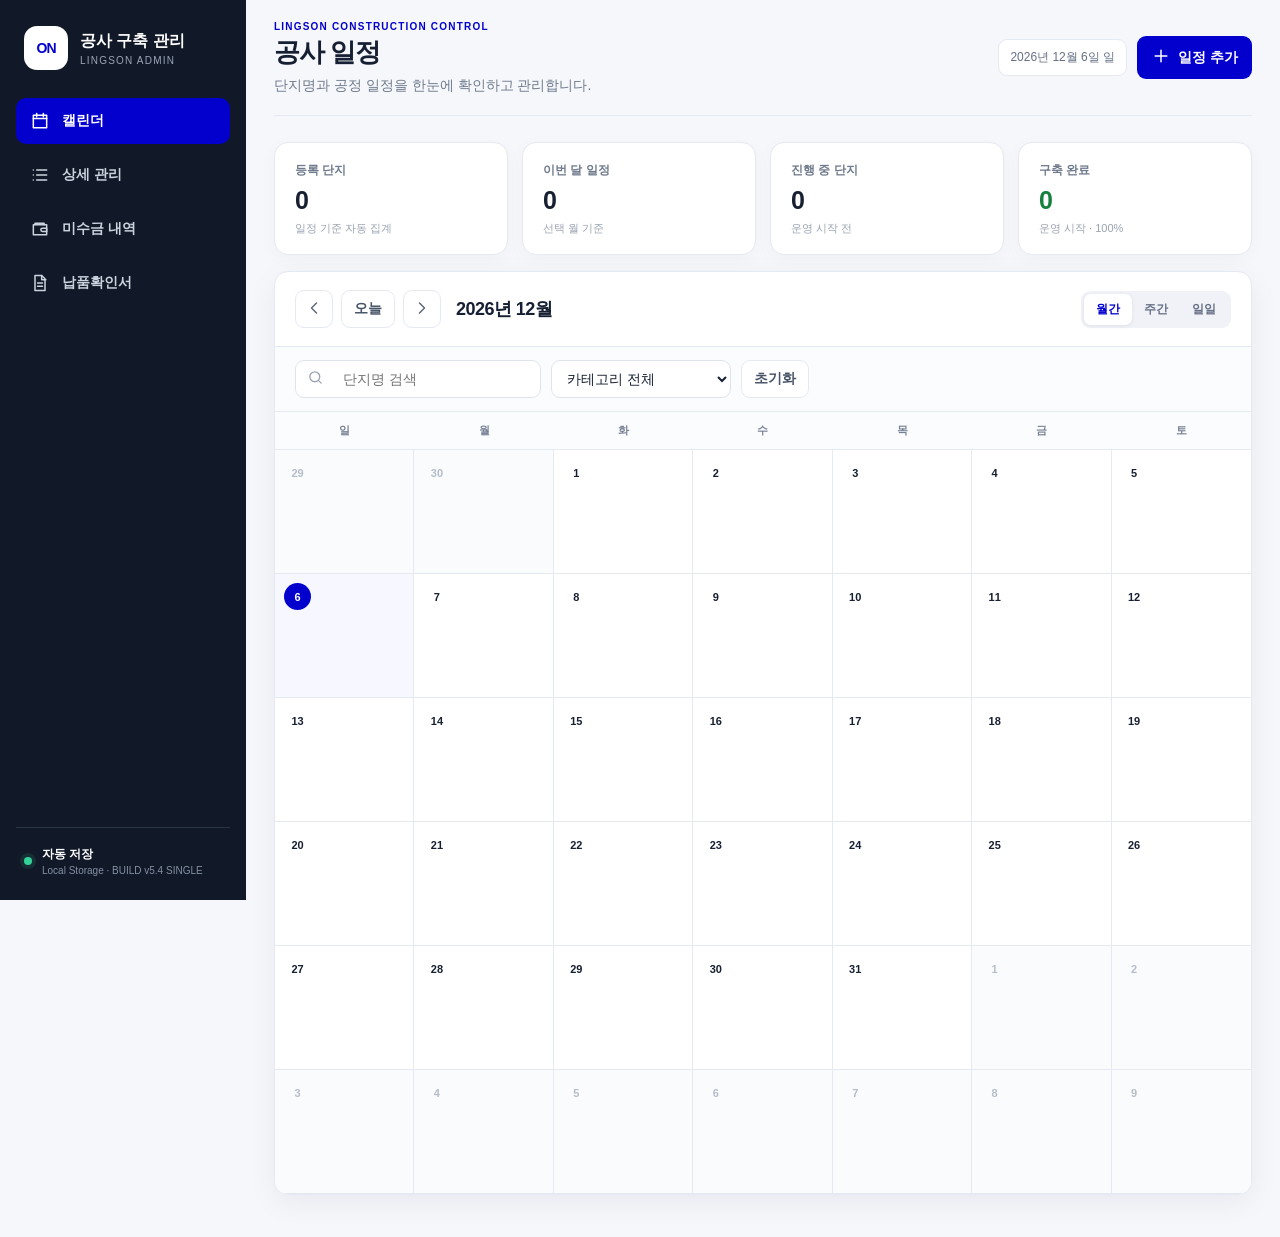
==== commit 301938e8: "Add files via upload" ====
--- a/index.html
+++ b/index.html
@@ -456,6 +456,86 @@
   .project-info-grid{grid-template-columns:1fr}
 }
 
+
+/* BUILD v5.4 - PROJECT CARDS */
+.project-grid{align-items:start}
+.project-overview-card{overflow:hidden}
+.project-overview-top{display:flex;align-items:center;justify-content:space-between;gap:18px;padding:20px 20px 14px}
+.project-overview-copy{min-width:0}
+.project-overline{display:block;font-size:9px;font-weight:800;letter-spacing:.14em;color:var(--primary);margin-bottom:6px}
+.project-overview-copy h3{margin:0 0 10px;font-size:18px;letter-spacing:-.035em}
+.project-overview-meta{display:flex;flex-wrap:wrap;gap:8px 15px;color:#7b8494;font-size:10px}
+.project-overview-meta span{display:inline-flex;gap:5px;align-items:center}
+.project-overview-meta strong{color:#374151}
+.progress-ring{width:86px;height:86px;border-radius:50%;background:conic-gradient(var(--primary) calc(var(--progress) * 1%),#edf0f5 0);display:grid;place-items:center;flex:0 0 auto;position:relative}
+.progress-ring:before{content:"";position:absolute;width:68px;height:68px;border-radius:50%;background:#fff}
+.progress-ring-inner{position:relative;z-index:1;display:flex;flex-direction:column;align-items:center}
+.progress-ring-inner strong{font-size:18px;letter-spacing:-.04em;color:var(--primary)}
+.progress-ring-inner span{font-size:8px;color:#8b94a4}
+.project-progress-line{padding:0 20px 14px}
+.project-progress-line .progress-bar{height:6px}
+.project-progress-line>span{display:block;margin-top:6px;font-size:9px;color:#758093;text-align:right}
+.project-card-controls{border-top:1px solid var(--line);background:#fbfcfe;padding:13px 20px;display:flex;align-items:end;justify-content:space-between;gap:12px}
+.project-stage-select{display:grid;gap:5px;flex:1;max-width:300px}
+.project-stage-select>span{font-size:9px;font-weight:800;color:#6f7a8c}
+.project-stage-select select{padding:8px 10px;font-size:11px;background:#fff}
+.project-detail-button{border:1px solid #dfe4ec;background:#fff;color:#303a4a;border-radius:9px;padding:9px 12px;font-size:10px;font-weight:800;display:flex;align-items:center;gap:6px}
+.detail-chevron{font-size:14px;line-height:1;transition:.2s}
+.detail-chevron.open{transform:rotate(180deg)}
+.project-detail-body{border-top:1px solid var(--line);background:#fff}
+.project-detail-section{padding:17px 20px}
+.project-detail-section+.project-detail-section{border-top:1px solid var(--line)}
+.project-detail-heading{display:flex;justify-content:space-between;align-items:flex-end;gap:12px;margin-bottom:12px}
+.project-detail-heading span{display:block;font-size:8px;font-weight:800;letter-spacing:.12em;color:var(--primary);margin-bottom:3px}
+.project-detail-heading h4{margin:0;font-size:12px}
+.project-detail-heading small{font-size:9px;color:#98a2b3}
+.quote-grid{grid-template-columns:1fr 1fr}
+.quote-summary{margin-top:10px;display:flex;align-items:center;gap:12px;flex-wrap:wrap;border-radius:8px;background:#f7f8ff;padding:9px 10px;font-size:9px;color:#687386}
+.quote-summary strong{color:#2b2a9d}
+.quote-summary small{margin-left:auto;color:#98a2b3}
+.project-detail-footer{border-top:1px solid var(--line);padding:10px 20px;display:flex;justify-content:flex-end}
+.danger-action{color:var(--danger)!important}
+
+/* BUILD v5.4 - DELIVERY DOCUMENT */
+.paper{aspect-ratio:210/297;padding:6% 5.5%}
+.delivery-doc-brand{display:flex;align-items:center;gap:7px;margin-bottom:3%}
+.delivery-doc-logo-frame{width:44px;height:44px;overflow:hidden;position:relative;border-radius:10px;flex:0 0 auto}
+.delivery-doc-logo{position:absolute;width:104px;max-width:none;left:50%;top:50%;transform:translate(-50%,-50%)}
+.delivery-doc-brand>div:last-child{display:flex;flex-direction:column}
+.delivery-doc-brand strong{font-size:9px;letter-spacing:.12em;color:var(--primary)}
+.delivery-doc-brand span{font-size:6px;letter-spacing:.1em;color:#8992a1}
+.delivery-doc-title{text-align:center;font-size:22px;letter-spacing:.42em;margin:0 0 5%;font-weight:800}
+.delivery-doc-parties{display:grid;grid-template-columns:1fr 1fr;gap:10px;margin-bottom:10px}
+.delivery-party-table{width:100%;border-collapse:collapse}
+.delivery-party-table th,.delivery-party-table td{border:1px solid #deded7;padding:7px 8px;font-size:8px;vertical-align:middle}
+.delivery-party-table th{width:28%;background:#f5f5f0;text-align:left;font-weight:800}
+.delivery-notice-band{display:flex;align-items:center;justify-content:center;gap:6px;background:#fff1f1;color:#a63c3c;font-weight:800;font-size:8px;padding:7px;margin-bottom:10px}
+.delivery-notice-band span{width:7px;height:7px;background:#a63c3c}
+.delivery-items-table{width:100%;border-collapse:collapse}
+.delivery-items-table th,.delivery-items-table td{border:1px solid #deded7;padding:7px 6px;font-size:8px;text-align:center}
+.delivery-items-table th{background:#f3f3ef;font-weight:800}
+.delivery-items-table td:first-child,.delivery-items-table td:nth-child(2){text-align:left}
+.delivery-doc-note{margin-top:10px;background:#fff9e9;border:1px solid #ebdfbf;padding:9px 10px}
+.delivery-doc-note p{margin:3px 0;font-size:7px;color:#8a671b}
+.delivery-confirm-grid{display:grid;grid-template-columns:1fr 1fr 1fr;gap:7px;margin-top:13px}
+.delivery-confirm-grid>div{border:1px solid #deded7;padding:8px;display:flex;flex-direction:column;gap:4px}
+.delivery-confirm-grid span{font-size:6px;color:#888}
+.delivery-confirm-grid strong{font-size:8px}
+.delivery-doc-footer{display:flex;justify-content:space-between;align-items:flex-end;margin-top:16px;padding-top:8px;border-top:1px solid #c8c8c1}
+.delivery-doc-footer strong{font-size:9px}
+.delivery-doc-footer span{font-size:7px;color:#777}
+@media(max-width:780px){
+  .project-overview-top{padding:16px}
+  .progress-ring{width:74px;height:74px}
+  .progress-ring:before{width:58px;height:58px}
+  .project-card-controls{padding:12px 16px;align-items:stretch;flex-direction:column}
+  .project-stage-select{max-width:none;width:100%}
+  .project-detail-button{justify-content:center;width:100%}
+  .quote-grid{grid-template-columns:1fr}
+  .delivery-doc-parties{grid-template-columns:1fr}
+  .delivery-confirm-grid{grid-template-columns:1fr}
+}
+
 </style>
 </head>
 <body>
@@ -492,7 +572,7 @@
         <span class="status-dot"></span>
         <div>
           <strong>자동 저장</strong>
-          <small>Local Storage · BUILD v5.2 SINGLE</small>
+          <small>Local Storage · BUILD v5.4 SINGLE</small>
         </div>
       </div>
     </aside>
@@ -531,12 +611,12 @@
           <article class="kpi-card">
             <span>진행 중 단지</span>
             <strong id="kpiDoing">0</strong>
-            <small>9단계 미완료</small>
+            <small>운영 시작 전</small>
           </article>
           <article class="kpi-card success">
             <span>구축 완료</span>
             <strong id="kpiDone">0</strong>
-            <small>9단계 완료</small>
+            <small>운영 시작 · 100%</small>
           </article>
         </div>
 
@@ -586,12 +666,12 @@
           <article class="kpi-card">
             <span>진행 중</span>
             <strong id="detailDoing">0</strong>
-            <small>1~8단계</small>
+            <small>1~6단계</small>
           </article>
           <article class="kpi-card success">
             <span>완료</span>
             <strong id="detailDone">0</strong>
-            <small>9단계 완료</small>
+            <small>운영 시작 · 100%</small>
           </article>
           <article class="kpi-card">
             <span>운영 시작</span>
@@ -605,7 +685,7 @@
             <div>
               <p class="section-label">PROJECT STATUS</p>
               <h2>단지별 진행현황</h2>
-              <p class="section-help">단계·단지 기본정보·견적 내역은 입력 즉시 자동 저장됩니다.</p>
+              <p class="section-help">진행단계는 드롭다운으로 관리하고, 상세정보와 견적은 '자세히 들어가기'에서 수정합니다.</p>
             </div>
             <div class="detail-filters">
               <label class="search-box compact">
@@ -647,7 +727,7 @@
           <article class="kpi-card danger">
             <span>총 미수금액</span>
             <strong id="arOutstandingAmount">0원</strong>
-            <small>프로그램 사용료 기준</small>
+            <small>공사비 + 프로그램 사용료</small>
           </article>
         </div>
 
@@ -656,7 +736,7 @@
             <div>
               <p class="section-label">ACCOUNTS RECEIVABLE</p>
               <h2>단지별 미수금 내역</h2>
-              <p class="section-help">운영 시작월부터 현재월까지 월별 프로그램 사용료 입금 여부를 관리합니다.</p>
+              <p class="section-help">공사비(1회성)와 운영 시작월부터 현재월까지의 프로그램 사용료 입금 여부를 관리합니다.</p>
             </div>
             <div class="detail-filters">
               <label class="search-box compact">
@@ -681,9 +761,11 @@
                   <th>단지코드</th>
                   <th>사업자번호</th>
                   <th>단지 연락처</th>
+                  <th>공사비(1회성)</th>
+                  <th>공사비 입금</th>
                   <th>월 사용료</th>
                   <th>미수개월</th>
-                  <th>미수금액</th>
+                  <th>총 미수금</th>
                   <th>상태</th>
                   <th>관리</th>
                 </tr>
@@ -810,7 +892,7 @@
                 <small id="deliverySaveStatus">저장 전</small>
               </div>
               <button class="ghost-button" id="printDelivery">
-                <span data-icon="print"></span> PDF / 인쇄
+                <span data-icon="print"></span> PDF 저장 / 인쇄
               </button>
             </div>
             <div class="paper" id="deliveryPreview"></div>
@@ -874,8 +956,9 @@
 (() => {
   "use strict";
 
-  const BUILD_VERSION = "v5.1-20260916";
+  const BUILD_VERSION = "v5.4-20260916";
   const STAGES = ["인바운드","현장실사","계약중","계약 완료","공사","설치&연동","운영 시작","비용 부과","기타"];
+  const PROGRESS_STAGES = STAGES.slice(0, 7);
   const STORAGE_KEY = "lingson-construction-dashboard-v2";
   const DELIVERY_KEY = "lingson-delivery-confirmations-v2";
 
@@ -896,6 +979,7 @@
   let state = loadState();
   let calendarDate = new Date();
   let calendarMode = "month";
+  const openProjectDetails = new Set();
 
   function blankState(){
     return { schedules: [], projects: [] };
@@ -1041,23 +1125,29 @@
     if (changed) saveState();
   }
 
+  function progressStageIndex(project){
+    let last = -1;
+    for (let i = 0; i < PROGRESS_STAGES.length; i++){
+      if (Boolean(project.completedStages?.[i])) last = i;
+    }
+    return last;
+  }
+
   function progressOf(project){
-    const done = project.completedStages.filter(Boolean).length;
-    return Math.round(done / STAGES.length * 100);
+    const index = progressStageIndex(project);
+    if (index < 0) return 0;
+    return Math.round(((index + 1) / PROGRESS_STAGES.length) * 100);
   }
 
   function stageStatusOf(project){
-    const doneCount = project.completedStages.filter(Boolean).length;
-    if (doneCount === 0) return "미진행";
-    if (doneCount >= STAGES.length) return "완료";
-    return STAGES[doneCount - 1];
+    const index = progressStageIndex(project);
+    return index < 0 ? "미진행" : PROGRESS_STAGES[index];
   }
 
   function stageDisplayOf(project){
-    const doneCount = project.completedStages.filter(Boolean).length;
-    if (doneCount === 0) return "미진행";
-    if (doneCount >= STAGES.length) return `9. ${STAGES[8]}`;
-    return `${doneCount}. ${STAGES[doneCount - 1]}`;
+    const index = progressStageIndex(project);
+    if (index < 0) return "미진행";
+    return `${index + 1}. ${PROGRESS_STAGES[index]}`;
   }
 
   function switchView(viewId){
@@ -1065,7 +1155,7 @@
     $$(".view").forEach(v => v.classList.toggle("is-active", v.id === viewId));
     const meta = {
       calendarView:["공사 일정","단지명과 공정 일정을 한눈에 확인하고 관리합니다."],
-      detailView:["단지별 진행현황","9단계 진행현황과 단지 견적 내역을 관리합니다."],
+      detailView:["단지별 진행현황","운영 시작까지 7단계 진행현황과 단지 견적 내역을 관리합니다."],
       receivablesView:["미수금 내역","운영 단지별 월 프로그램 사용료의 입금 여부와 미수금을 관리합니다."],
       deliveryView:["납품확인서","단지별 납품확인서를 작성·저장·출력합니다."]
     }[viewId];
@@ -1256,108 +1346,109 @@
 
     $("#projectCards").innerHTML = projects.map(project => {
       const progress = progressOf(project);
-      const stageStatus = stageStatusOf(project);
+      const currentIndex = progressStageIndex(project);
       const stageDisplay = stageDisplayOf(project);
-
-      return `<article class="project-card" data-project-card="${project.id}">
-        <div class="project-card-head">
-          <div class="project-title-wrap">
+      const isOpen = openProjectDetails.has(project.id);
+
+      return `<article class="project-card project-overview-card">
+        <div class="project-overview-top">
+          <div class="project-overview-copy">
+            <span class="project-overline">PROJECT</span>
             <h3>${escapeHtml(project.name)}</h3>
-            <div class="project-summary-line">
+            <div class="project-overview-meta">
               <span>운영 시작일 <strong>${escapeHtml(project.operationStartDate || "미등록")}</strong></span>
               <span>진행현황 <strong>${escapeHtml(stageDisplay)}</strong></span>
-              <span>진행률 <strong>${progress}%</strong></span>
             </div>
           </div>
-          <button class="delete-link" data-delete-project="${project.id}">단지 삭제</button>
-        </div>
-
-        <div class="progress-section">
-          <div class="progress-title">
-            <span>${stageStatus === "완료"
-              ? '<span class="badge done">9단계 완료</span>'
-              : `<span class="badge doing">${escapeHtml(stageDisplay)}</span>`}</span>
-            <strong>${progress}%</strong>
-          </div>
-          <div class="progress-bar"><i style="width:${progress}%"></i></div>
-        </div>
-
-        <div class="stage-list">
-          ${STAGES.map((stage, index) => `
-            <label class="stage-check">
-              <input type="checkbox"
-                     data-stage-project="${project.id}"
-                     data-stage-index="${index}"
-                     ${project.completedStages[index] ? "checked" : ""}>
-              <span>${index+1}. ${escapeHtml(stage)}</span>
-            </label>
-          `).join("")}
-        </div>
-
-        <div class="project-info-box">
-          <h4>단지 기본정보</h4>
-          <div class="project-info-grid">
-            <label>
-              운영 시작일
-              <input type="date"
-                     data-project-info="${project.id}"
-                     data-info-key="operationStartDate"
-                     value="${escapeHtml(project.operationStartDate)}">
-            </label>
-            <label>
-              단지코드
-              <input type="text"
-                     data-project-info="${project.id}"
-                     data-info-key="complexCode"
-                     value="${escapeHtml(project.complexCode)}"
-                     placeholder="단지코드">
-            </label>
-            <label>
-              사업자번호
-              <input type="text"
-                     data-project-info="${project.id}"
-                     data-info-key="businessNumber"
-                     value="${escapeHtml(project.businessNumber)}"
-                     placeholder="000-00-00000">
-            </label>
-            <label>
-              단지 연락처
-              <input type="text"
-                     data-project-info="${project.id}"
-                     data-info-key="contact"
-                     value="${escapeHtml(project.contact)}"
-                     placeholder="02-0000-0000">
-            </label>
+
+          <div class="progress-ring" style="--progress:${progress}">
+            <div class="progress-ring-inner">
+              <strong>${progress}%</strong>
+              <span>진행률</span>
+            </div>
           </div>
         </div>
 
-        <div class="finance-box">
-          <h4>단지 견적 내역</h4>
-          <div class="finance-grid">
-            <label>
-              공사비 <em>(1회성)</em>
-              <div class="money-input">
-                <input type="number" min="0" step="1000" inputmode="numeric"
-                       data-quote-project="${project.id}"
-                       data-quote-key="constructionFee"
-                       value="${project.quote.constructionFee || 0}">
-                <span>원</span>
-              </div>
-            </label>
-
-            <label>
-              프로그램 사용료 <em>(월)</em>
-              <div class="money-input">
-                <input type="number" min="0" step="1000" inputmode="numeric"
-                       data-quote-project="${project.id}"
-                       data-quote-key="monthlyProgramFee"
-                       value="${project.quote.monthlyProgramFee || 0}">
-                <span>원</span>
-              </div>
-            </label>
+        <div class="project-progress-line">
+          <div class="progress-bar"><i style="width:${progress}%"></i></div>
+          <span>${currentIndex === 6 ? "운영 시작 · 100% 완료" : stageDisplay}</span>
+        </div>
+
+        <div class="project-card-controls">
+          <label class="project-stage-select">
+            <span>진행현황</span>
+            <select data-progress-project="${project.id}">
+              <option value="-1" ${currentIndex < 0 ? "selected" : ""}>미진행</option>
+              ${PROGRESS_STAGES.map((stage, index) => `
+                <option value="${index}" ${currentIndex === index ? "selected" : ""}>
+                  ${index + 1}. ${escapeHtml(stage)}${index === 6 ? " · 100%" : ""}
+                </option>`).join("")}
+            </select>
+          </label>
+
+          <button class="project-detail-button" data-toggle-project-detail="${project.id}">
+            ${isOpen ? "상세 접기" : "자세히 들어가기"}
+            <span class="detail-chevron ${isOpen ? "open" : ""}">⌄</span>
+          </button>
+        </div>
+
+        <div class="project-detail-body" data-project-detail="${project.id}" ${isOpen ? "" : "hidden"}>
+          <div class="project-detail-section">
+            <div class="project-detail-heading">
+              <div><span>COMPLEX INFORMATION</span><h4>단지 기본정보</h4></div>
+            </div>
+            <div class="project-info-grid">
+              <label>운영 시작일
+                <input type="date" data-project-info="${project.id}" data-info-key="operationStartDate"
+                       value="${escapeHtml(project.operationStartDate)}">
+              </label>
+              <label>단지코드
+                <input type="text" data-project-info="${project.id}" data-info-key="complexCode"
+                       value="${escapeHtml(project.complexCode)}" placeholder="단지코드">
+              </label>
+              <label>사업자번호
+                <input type="text" data-project-info="${project.id}" data-info-key="businessNumber"
+                       value="${escapeHtml(project.businessNumber)}" placeholder="000-00-00000">
+              </label>
+              <label>단지 연락처
+                <input type="text" data-project-info="${project.id}" data-info-key="contact"
+                       value="${escapeHtml(project.contact)}" placeholder="02-0000-0000">
+              </label>
+            </div>
           </div>
-          <div class="auto-save-note">
-            공사비 ${fmtWon(project.quote.constructionFee)} · 월 사용료 ${fmtWon(project.quote.monthlyProgramFee)} · 자동 저장
+
+          <div class="project-detail-section quote-detail-section">
+            <div class="project-detail-heading">
+              <div><span>QUOTATION</span><h4>단지 견적 내역</h4></div>
+              <small>미수금 내역과 자동 연동</small>
+            </div>
+            <div class="finance-grid quote-grid">
+              <label>공사비 <em>(1회성)</em>
+                <div class="money-input">
+                  <input type="number" min="0" step="1000" inputmode="numeric"
+                         data-quote-project="${project.id}" data-quote-key="constructionFee"
+                         value="${project.quote.constructionFee || 0}">
+                  <span>원</span>
+                </div>
+              </label>
+              <label>프로그램 사용료 <em>(월)</em>
+                <div class="money-input">
+                  <input type="number" min="0" step="1000" inputmode="numeric"
+                         data-quote-project="${project.id}" data-quote-key="monthlyProgramFee"
+                         value="${project.quote.monthlyProgramFee || 0}">
+                  <span>원</span>
+                </div>
+              </label>
+            </div>
+            <div class="quote-summary">
+              <span>공사비 <strong>${fmtWon(project.quote.constructionFee)}</strong></span>
+              <span>월 사용료 <strong>${fmtWon(project.quote.monthlyProgramFee)}</strong></span>
+              <small>입력 즉시 자동 저장</small>
+            </div>
+          </div>
+
+          <div class="project-detail-footer">
+            <button class="delete-link danger-action" data-delete-project="${project.id}">단지 삭제</button>
           </div>
         </div>
       </article>`;
@@ -1368,26 +1459,29 @@
   }
 
   function bindProjectInputs(){
-    $$("[data-stage-project]").forEach(input => {
-      input.addEventListener("change", () => {
-        const project = state.projects.find(p => p.id === input.dataset.stageProject);
+    $$("[data-progress-project]").forEach(select => {
+      select.addEventListener("change", () => {
+        const project = state.projects.find(p => p.id === select.dataset.progressProject);
         if (!project) return;
-
-        const index = Number(input.dataset.stageIndex);
-
-        if (input.checked){
-          // 선택한 단계까지는 모두 완료 처리
-          for (let i = 0; i <= index; i++) project.completedStages[i] = true;
-        }else{
-          // 중간 단계를 해제하면 그 이후 단계도 모두 해제
-          for (let i = index; i < STAGES.length; i++) project.completedStages[i] = false;
+        const index = Number(select.value);
+        for (let i = 0; i < PROGRESS_STAGES.length; i++){
+          project.completedStages[i] = index >= 0 && i <= index;
         }
-
         project.updatedAt = new Date().toISOString();
         saveState();
         renderProjects();
         renderReceivables();
-        showToast(`${index + 1}단계 기준으로 진행현황을 저장했습니다.`);
+        const label = index < 0 ? "미진행" : `${index + 1}. ${PROGRESS_STAGES[index]}`;
+        showToast(`진행현황이 '${label}'로 저장되었습니다.`);
+      });
+    });
+
+    $$("[data-toggle-project-detail]").forEach(btn => {
+      btn.addEventListener("click", () => {
+        const id = btn.dataset.toggleProjectDetail;
+        if (openProjectDetails.has(id)) openProjectDetails.delete(id);
+        else openProjectDetails.add(id);
+        renderProjects();
       });
     });
 
@@ -1415,9 +1509,14 @@
         project.quote[input.dataset.quoteKey] = Math.max(0, Number(input.value) || 0);
         project.updatedAt = new Date().toISOString();
         saveState();
-        const note = input.closest(".finance-box").querySelector(".auto-save-note");
-        note.textContent =
-          `공사비 ${fmtWon(project.quote.constructionFee)} · 월 사용료 ${fmtWon(project.quote.monthlyProgramFee)} · 자동 저장`;
+        const section = input.closest(".quote-detail-section");
+        const summary = section ? $(".quote-summary", section) : null;
+        if (summary){
+          summary.innerHTML = `
+            <span>공사비 <strong>${fmtWon(project.quote.constructionFee)}</strong></span>
+            <span>월 사용료 <strong>${fmtWon(project.quote.monthlyProgramFee)}</strong></span>
+            <small>입력 즉시 자동 저장</small>`;
+        }
       };
       input.addEventListener("input", save);
       input.addEventListener("change", () => {
@@ -1431,19 +1530,15 @@
       btn.addEventListener("click", () => {
         const project = state.projects.find(p => p.id === btn.dataset.deleteProject);
         if (!project) return;
-        const message = `${project.name}
-
-단지를 삭제하면 연결된 캘린더 일정과 해당 단지의 저장된 납품확인서도 함께 삭제됩니다.
-계속할까요?`;
-        if (!confirm(message)) return;
-
+        if (!confirm(`${project.name}
+
+단지를 삭제하면 연결된 일정과 저장된 납품확인서도 함께 삭제됩니다.
+계속할까요?`)) return;
+        openProjectDetails.delete(project.id);
         state.projects = state.projects.filter(p => p.id !== project.id);
         state.schedules = state.schedules.filter(s => s.complex !== project.name);
         saveState();
-
-        const deliveries = getDeliveryList().filter(d => d.complex !== project.name);
-        saveDeliveryList(deliveries);
-
+        saveDeliveryList(getDeliveryList().filter(d => d.complex !== project.name));
         renderAll();
         populateComplexes();
         showToast("단지가 삭제되었습니다.");
@@ -1482,28 +1577,69 @@
     return project.receivables?.[key] || "unpaid";
   }
 
+  function constructionPaymentStatus(project){
+    if (project.quote.constructionFee <= 0) return "excluded";
+    return project.receivables?.__construction || "unpaid";
+  }
+
   function receivableSummary(project){
     const months = billingMonths(project);
     const unpaidMonths = months.filter(key => paymentStatus(project, key) === "unpaid");
+
+    const constructionStatus = constructionPaymentStatus(project);
+    const constructionOutstanding =
+      project.quote.constructionFee > 0 && constructionStatus === "unpaid";
+    const constructionOutstandingAmount =
+      constructionOutstanding ? project.quote.constructionFee : 0;
+
+    const monthlyConfigured =
+      Boolean(project.operationStartDate) && project.quote.monthlyProgramFee > 0;
+
+    const programOutstandingAmount =
+      unpaidMonths.length * project.quote.monthlyProgramFee;
+
+    const hasAnyCharge =
+      project.quote.constructionFee > 0 || project.quote.monthlyProgramFee > 0;
+
+    const setupNeeded =
+      !hasAnyCharge ||
+      (project.quote.monthlyProgramFee > 0 && !project.operationStartDate);
+
     return {
-      setupNeeded: !project.operationStartDate || project.quote.monthlyProgramFee <= 0,
+      setupNeeded,
+      monthlyConfigured,
       months,
       unpaidMonths,
       outstandingMonths: unpaidMonths.length,
-      outstandingAmount: unpaidMonths.length * project.quote.monthlyProgramFee
+      constructionStatus,
+      constructionOutstanding,
+      constructionOutstandingAmount,
+      programOutstandingAmount,
+      outstandingAmount:
+        constructionOutstandingAmount + programOutstandingAmount,
+      hasOutstanding:
+        constructionOutstanding || unpaidMonths.length > 0
     };
   }
 
   function renderReceivableKpis(){
-    const eligible = state.projects.filter(p => !receivableSummary(p).setupNeeded);
-    const summaries = eligible.map(p => receivableSummary(p));
-    const outstandingComplexes = summaries.filter(s => s.outstandingMonths > 0).length;
-    const currentComplexes = summaries.filter(s => s.outstandingMonths === 0).length;
-    const outstandingMonths = summaries.reduce((sum, s) => sum + s.outstandingMonths, 0);
-    const outstandingAmount = summaries.reduce((sum, s) => sum + s.outstandingAmount, 0);
+    const summaries = state.projects.map(p => receivableSummary(p));
+
+    const outstandingComplexes =
+      summaries.filter(s => s.hasOutstanding).length;
+
+    const currentComplexes =
+      summaries.filter(s => !s.setupNeeded && !s.hasOutstanding).length;
+
+    const outstandingMonths =
+      summaries.reduce((sum, s) => sum + s.outstandingMonths, 0);
+
+    const outstandingAmount =
+      summaries.reduce((sum, s) => sum + s.outstandingAmount, 0);
 
     const el1 = $("#arOutstandingComplexes");
     if (!el1) return;
+
     el1.textContent = outstandingComplexes;
     $("#arCurrentComplexes").textContent = currentComplexes;
     $("#arOutstandingMonths").textContent = outstandingMonths;
@@ -1516,13 +1652,16 @@
 
     return state.projects.filter(project => {
       const summary = receivableSummary(project);
-      const haystack = `${project.name} ${project.complexCode}`.toLowerCase();
+      const haystack =
+        `${project.name} ${project.complexCode} ${project.businessNumber}`.toLowerCase();
+
       const status =
+        summary.hasOutstanding ? "outstanding" :
         summary.setupNeeded ? "setup" :
-        summary.outstandingMonths > 0 ? "outstanding" :
         "current";
 
-      return (!q || haystack.includes(q)) && (!filter || filter === status);
+      return (!q || haystack.includes(q)) &&
+             (!filter || filter === status);
     });
   }
 
@@ -1535,12 +1674,18 @@
 
     $("#receivableTableBody").innerHTML = projects.map(project => {
       const summary = receivableSummary(project);
-      const statusClass = summary.setupNeeded
-        ? "neutral"
-        : summary.outstandingMonths > 0 ? "late" : "paid";
-      const statusText = summary.setupNeeded
-        ? "정보 설정 필요"
-        : summary.outstandingMonths > 0 ? "미수금 있음" : "정상 납부";
+
+      const statusClass =
+        summary.hasOutstanding ? "late" :
+        summary.setupNeeded ? "neutral" :
+        "paid";
+
+      const statusText =
+        summary.hasOutstanding ? "미수금 있음" :
+        summary.setupNeeded ? "정보 설정 필요" :
+        "정상 납부";
+
+      const constructionStatus = summary.constructionStatus;
 
       return `
         <tr class="receivable-row">
@@ -1549,18 +1694,49 @@
           <td>${escapeHtml(project.complexCode || "-")}</td>
           <td>${escapeHtml(project.businessNumber || "-")}</td>
           <td>${escapeHtml(project.contact || "-")}</td>
-          <td>${fmtWon(project.quote.monthlyProgramFee)}</td>
-          <td>${summary.setupNeeded ? "-" : `${summary.outstandingMonths}개월`}</td>
-          <td><strong>${summary.setupNeeded ? "-" : fmtWon(summary.outstandingAmount)}</strong></td>
-          <td><span class="ar-status ${statusClass}">${statusText}</span></td>
+
+          <td>${project.quote.constructionFee > 0
+            ? fmtWon(project.quote.constructionFee)
+            : "-"}</td>
+
+          <td>
+            ${project.quote.constructionFee > 0 ? `
+              <select class="ar-inline-select"
+                      data-construction-project="${project.id}">
+                <option value="unpaid" ${constructionStatus === "unpaid" ? "selected" : ""}>미입금</option>
+                <option value="paid" ${constructionStatus === "paid" ? "selected" : ""}>입금완료</option>
+                <option value="excluded" ${constructionStatus === "excluded" ? "selected" : ""}>청구 제외</option>
+              </select>
+            ` : "-"}
+          </td>
+
+          <td>${project.quote.monthlyProgramFee > 0
+            ? fmtWon(project.quote.monthlyProgramFee)
+            : "-"}</td>
+
+          <td>${summary.monthlyConfigured
+            ? `${summary.outstandingMonths}개월`
+            : "-"}</td>
+
+          <td><strong>${fmtWon(summary.outstandingAmount)}</strong></td>
+
+          <td>
+            <span class="ar-status ${statusClass}">
+              ${statusText}
+            </span>
+          </td>
+
           <td>
             <button class="table-link" data-toggle-ar="${project.id}">
               상세
             </button>
           </td>
         </tr>
-        <tr class="receivable-detail-row" data-ar-detail="${project.id}" hidden>
-          <td colspan="10">
+
+        <tr class="receivable-detail-row"
+            data-ar-detail="${project.id}"
+            hidden>
+          <td colspan="12">
             ${renderReceivableDetail(project, summary)}
           </td>
         </tr>
@@ -1572,30 +1748,56 @@
   }
 
   function renderReceivableDetail(project, summary){
-    if (summary.setupNeeded){
-      return `
-        <div class="ar-detail-empty">
-          <strong>미수금 계산에 필요한 정보가 없습니다.</strong>
-          <p>상세 관리에서 운영 시작일과 프로그램 사용료(월)를 먼저 입력해 주세요.</p>
+    const constructionBlock =
+      project.quote.constructionFee > 0
+        ? `
+          <div class="ar-construction-box">
+            <div>
+              <strong>공사비 (1회성)</strong>
+              <span>${fmtWon(project.quote.constructionFee)}</span>
+            </div>
+            <select data-construction-project="${project.id}">
+              <option value="unpaid" ${summary.constructionStatus === "unpaid" ? "selected" : ""}>미입금</option>
+              <option value="paid" ${summary.constructionStatus === "paid" ? "selected" : ""}>입금완료</option>
+              <option value="excluded" ${summary.constructionStatus === "excluded" ? "selected" : ""}>청구 제외</option>
+            </select>
+          </div>
+        `
+        : `
+          <div class="ar-detail-empty compact">
+            <strong>공사비 견적 없음</strong>
+            <p>상세 관리에서 공사비(1회성)를 입력하면 여기에서 입금 여부를 관리할 수 있습니다.</p>
+          </div>
+        `;
+
+    let monthlyBlock = "";
+
+    if (project.quote.monthlyProgramFee <= 0){
+      monthlyBlock = `
+        <div class="ar-detail-empty compact">
+          <strong>월 프로그램 사용료 견적 없음</strong>
+          <p>상세 관리에서 프로그램 사용료(월)를 입력해 주세요.</p>
         </div>`;
-    }
-
-    if (!summary.months.length){
-      return `
-        <div class="ar-detail-empty">
-          <strong>아직 청구 대상 월이 없습니다.</strong>
+    } else if (!project.operationStartDate){
+      monthlyBlock = `
+        <div class="ar-detail-empty compact">
+          <strong>운영 시작일이 없습니다.</strong>
+          <p>상세 관리에서 운영 시작일을 입력하면 해당 월부터 월별 입금 항목이 자동 생성됩니다.</p>
+        </div>`;
+    } else if (!summary.months.length){
+      monthlyBlock = `
+        <div class="ar-detail-empty compact">
+          <strong>아직 월 사용료 청구 대상 기간이 아닙니다.</strong>
           <p>운영 시작일이 현재 월 이후로 설정되어 있습니다.</p>
         </div>`;
-    }
-
-    return `
-      <div class="ar-detail-panel">
-        <div class="ar-detail-head">
+    } else {
+      monthlyBlock = `
+        <div class="ar-detail-head ar-program-head">
           <div>
-            <strong>${escapeHtml(project.name)} 월별 입금현황</strong>
-            <span>월 프로그램 사용료 ${fmtWon(project.quote.monthlyProgramFee)}</span>
+            <strong>월 프로그램 사용료 입금현황</strong>
+            <span>월 ${fmtWon(project.quote.monthlyProgramFee)}</span>
           </div>
-          <span>세금계산서 발행 여부와 무관하게 입금 여부만 관리합니다.</span>
+          <span>운영 시작월부터 현재월까지 자동 생성</span>
         </div>
 
         <div class="ar-month-list">
@@ -1605,14 +1807,32 @@
               <div class="ar-month-row">
                 <strong>${monthLabel(key)}</strong>
                 <span>${fmtWon(project.quote.monthlyProgramFee)}</span>
-                <select data-ar-project="${project.id}" data-ar-month="${key}">
+                <select data-ar-project="${project.id}"
+                        data-ar-month="${key}">
                   <option value="unpaid" ${status === "unpaid" ? "selected" : ""}>미입금</option>
                   <option value="paid" ${status === "paid" ? "selected" : ""}>입금완료</option>
                   <option value="excluded" ${status === "excluded" ? "selected" : ""}>청구 제외</option>
                 </select>
               </div>`;
           }).join("")}
+        </div>`;
+    }
+
+    return `
+      <div class="ar-detail-panel">
+        <div class="ar-detail-head">
+          <div>
+            <strong>${escapeHtml(project.name)} 미수금 상세</strong>
+            <span>
+              공사비 ${fmtWon(project.quote.constructionFee)}
+              · 월 사용료 ${fmtWon(project.quote.monthlyProgramFee)}
+            </span>
+          </div>
+          <span>세금계산서 발행 여부와 무관하게 입금 여부만 관리합니다.</span>
         </div>
+
+        ${constructionBlock}
+        ${monthlyBlock}
       </div>`;
   }
 
@@ -1626,10 +1846,26 @@
       });
     });
 
+    $$("[data-construction-project]").forEach(select => {
+      select.addEventListener("change", () => {
+        const project =
+          state.projects.find(p => p.id === select.dataset.constructionProject);
+        if (!project) return;
+
+        project.receivables.__construction = select.value;
+        project.updatedAt = new Date().toISOString();
+        saveState();
+        renderReceivables();
+        showToast("공사비 입금 상태가 저장되었습니다.");
+      });
+    });
+
     $$("[data-ar-project]").forEach(select => {
       select.addEventListener("change", () => {
-        const project = state.projects.find(p => p.id === select.dataset.arProject);
+        const project =
+          state.projects.find(p => p.id === select.dataset.arProject);
         if (!project) return;
+
         project.receivables[select.dataset.arMonth] = select.value;
         project.updatedAt = new Date().toISOString();
         saveState();
@@ -1768,67 +2004,72 @@
     const complex = $("#deliveryComplex")?.value || "";
     const date = $("#deliveryDate")?.value || "";
     const items = getDeliveryItems();
+    const project = state.projects.find(p => p.name === complex);
+    const complexCode = project?.complexCode || "-";
+    const businessNumber = project?.businessNumber || "-";
+    const contact = project?.contact || "-";
 
     $("#deliveryPreview").innerHTML = `
-      <div class="doc-brand">
-        <div class="doc-logo-frame">
-          <img class="doc-logo" src="[data-uri]" alt="링스온 로고">
+      <div class="delivery-doc-brand">
+        <div class="delivery-doc-logo-frame">
+          <img class="delivery-doc-logo" src="[data-uri]" alt="링스온 로고">
         </div>
-        <span>LINGSON</span>
+        <div><strong>LINGSON</strong><span>COMMUNITY SYSTEM</span></div>
       </div>
-      <h2 class="paper-title">납 품 확 인 서</h2>
-
-      <table class="doc-info">
-        <tr>
-          <th>단 지 명</th>
-          <td>${escapeHtml(complex || "-")}</td>
-          <th>납품일자</th>
-          <td>${escapeHtml(date || "-")}</td>
-        </tr>
-      </table>
-
-      <h3 class="doc-section-title">납 품 내 역</h3>
-      <table class="doc-table">
-        <thead>
-          <tr>
-            <th>품목</th>
-            <th>규격</th>
-            <th>단위</th>
-            <th>수량</th>
-            <th>확인</th>
-            <th>비고</th>
-          </tr>
-        </thead>
+
+      <h2 class="delivery-doc-title">납 품 확 인 서</h2>
+
+      <div class="delivery-doc-parties">
+        <table class="delivery-party-table">
+          <tr><th>단지명</th><td>${escapeHtml(complex || "-")}</td></tr>
+          <tr><th>단지코드</th><td>${escapeHtml(complexCode)}</td></tr>
+          <tr><th>사업자번호</th><td>${escapeHtml(businessNumber)}</td></tr>
+          <tr><th>단지 연락처</th><td>${escapeHtml(contact)}</td></tr>
+          <tr><th>납품일자</th><td>${escapeHtml(date || "-")}</td></tr>
+        </table>
+
+        <table class="delivery-party-table">
+          <tr><th>상호</th><td>${escapeHtml($("#supplierName")?.value || "㈜링스온")}</td></tr>
+          <tr><th>대표이사</th><td>${escapeHtml($("#supplierCeo")?.value || "나이준 (직인생략)")}</td></tr>
+          <tr><th>주소</th><td>${escapeHtml($("#supplierAddress")?.value || "경기도 안양시 동안구 시민대로 181, 2층")}</td></tr>
+          <tr><th>프로젝트</th><td>${escapeHtml(complex ? `${complex} 커뮤니티 시스템 구축` : "-")}</td></tr>
+          <tr><th>문서구분</th><td>납품확인서</td></tr>
+        </table>
+      </div>
+
+      <div class="delivery-notice-band"><span></span>아래와 같이 납품 내역을 확인합니다.</div>
+
+      <table class="delivery-items-table">
+        <thead><tr>
+          <th>제품명 / 항목</th><th>세부사항</th><th>수량</th><th>단위</th><th>확인</th><th>비고</th>
+        </tr></thead>
         <tbody>
           ${items.length ? items.map(item => `
             <tr>
               <td>${escapeHtml(item.item || "-")}</td>
               <td>${escapeHtml(item.spec || "-")}</td>
+              <td>${escapeHtml(item.qty || "0")}</td>
               <td>${escapeHtml(item.unit || "-")}</td>
-              <td>${escapeHtml(item.qty || "0")}</td>
               <td>${item.ok ? "확인" : "-"}</td>
               <td>${escapeHtml(item.note || "")}</td>
-            </tr>
-          `).join("") : `<tr><td colspan="6">납품 항목 없음</td></tr>`}
+            </tr>`).join("") : `<tr><td colspan="6">납품 항목 없음</td></tr>`}
         </tbody>
       </table>
 
-      <div class="doc-confirm">
-        상기와 같이 납품되었음을 확인합니다.
+      <div class="delivery-doc-note">
+        <p>※ 상기 내역과 같이 납품이 완료되었음을 확인합니다.</p>
+        <p>※ 품목·수량·설치 내역은 현장 상황 및 계약 내용에 따라 작성해 주세요.</p>
       </div>
 
-      <div class="doc-sign">
-        확인자 : ${escapeHtml($("#confirmDept")?.value || "")}
-        &nbsp;&nbsp; ${escapeHtml($("#confirmName")?.value || "")}
-        &nbsp;&nbsp; (서명)<br>
-        확인일 : ${escapeHtml($("#confirmDate")?.value || "")}
+      <div class="delivery-confirm-grid">
+        <div><span>확인자 소속</span><strong>${escapeHtml($("#confirmDept")?.value || "-")}</strong></div>
+        <div><span>확인자 성명</span><strong>${escapeHtml($("#confirmName")?.value || "-")} (서명)</strong></div>
+        <div><span>확인일</span><strong>${escapeHtml($("#confirmDate")?.value || "-")}</strong></div>
       </div>
 
-      <div class="doc-supplier">
-        <strong>공 급 자</strong><br>
-        상호 : ${escapeHtml($("#supplierName")?.value || "㈜링스온")}<br>
-        대표이사 : ${escapeHtml($("#supplierCeo")?.value || "나이준 (직인생략)")}<br>
-        주소 : ${escapeHtml($("#supplierAddress")?.value || "경기도 안양시 동안구 시민대로 181, 2층")}
+      <div class="delivery-doc-footer">
+        <strong>㈜링스온</strong>
+        <span>경기도 안양시 동안구 시민대로 181, 2층</span>
       </div>
     `;
   }
@@ -1896,8 +2137,81 @@
         .doc-confirm{margin-top:20mm;font-size:11px;line-height:2}
         .doc-sign{text-align:right;margin-top:16mm;font-size:11px;line-height:2}
         .doc-supplier{margin-top:20mm;padding-top:8px;border-top:1px solid #aaa;font-size:11px;line-height:1.9}
+
+        .delivery-doc-brand{display:flex;align-items:center;gap:7px;margin-bottom:4mm}
+        .delivery-doc-logo-frame{width:12mm;height:12mm;overflow:hidden;position:relative;border-radius:2.5mm}
+        .delivery-doc-logo{position:absolute;width:28mm;max-width:none;left:50%;top:50%;transform:translate(-50%,-50%)}
+        .delivery-doc-brand>div:last-child{display:flex;flex-direction:column}
+        .delivery-doc-brand strong{font-size:10px;letter-spacing:.12em;color:#0300ce}
+        .delivery-doc-brand span{font-size:6px;letter-spacing:.12em;color:#777}
+        .delivery-doc-title{text-align:center;font-size:23px;letter-spacing:.42em;margin:0 0 8mm;font-weight:800}
+        .delivery-doc-parties{display:grid;grid-template-columns:1fr 1fr;gap:3mm;margin-bottom:4mm}
+        .delivery-party-table{width:100%;border-collapse:collapse}
+        .delivery-party-table th,.delivery-party-table td{border:1px solid #d7d7cf;padding:2.5mm 2.8mm;font-size:9px;vertical-align:middle}
+        .delivery-party-table th{width:27%;background:#f4f4ef;text-align:left;font-weight:800}
+        .delivery-notice-band{display:flex;align-items:center;justify-content:center;gap:2mm;background:#fff0f0;color:#a83838;font-weight:700;font-size:9px;padding:2.5mm;margin-bottom:4mm}
+        .delivery-notice-band span{width:2.2mm;height:2.2mm;background:#a83838}
+        .delivery-items-table{width:100%;border-collapse:collapse}
+        .delivery-items-table th,.delivery-items-table td{border:1px solid #d7d7cf;padding:2.5mm 2mm;font-size:9px;text-align:center}
+        .delivery-items-table th{background:#f2f2ed;font-weight:800}
+        .delivery-items-table td:first-child,.delivery-items-table td:nth-child(2){text-align:left}
+        .delivery-doc-note{margin-top:4mm;background:#fff8e8;border:1px solid #eadfc1;padding:3mm}
+        .delivery-doc-note p{margin:1mm 0;font-size:8px;color:#8a6618}
+        .delivery-confirm-grid{display:grid;grid-template-columns:1fr 1fr 1fr;gap:2mm;margin-top:6mm}
+        .delivery-confirm-grid>div{border:1px solid #d7d7cf;padding:3mm;display:flex;flex-direction:column;gap:2mm}
+        .delivery-confirm-grid span{font-size:7px;color:#777}
+        .delivery-confirm-grid strong{font-size:9px}
+        .delivery-doc-footer{display:flex;justify-content:space-between;align-items:flex-end;margin-top:8mm;padding-top:3mm;border-top:1px solid #bbb}
+        .delivery-doc-footer strong{font-size:11px}
+        .delivery-doc-footer span{font-size:8px;color:#666}
+
         @page{size:A4;margin:0}
-      </style>
+      
+.ar-inline-select{
+  min-width:95px;
+  padding:6px 8px;
+  font-size:10px;
+}
+.ar-construction-box{
+  display:flex;
+  justify-content:space-between;
+  align-items:center;
+  gap:14px;
+  border:1px solid var(--line);
+  background:#fff;
+  border-radius:10px;
+  padding:11px 12px;
+  margin-bottom:12px;
+}
+.ar-construction-box>div{
+  display:flex;
+  flex-direction:column;
+  gap:3px;
+}
+.ar-construction-box strong{
+  font-size:11px;
+}
+.ar-construction-box span{
+  color:#667085;
+  font-size:10px;
+}
+.ar-construction-box select{
+  width:130px;
+  padding:7px 9px;
+  font-size:10px;
+}
+.ar-program-head{
+  padding-top:4px;
+  border-top:1px dashed var(--line);
+  margin-top:4px;
+  padding-top:12px;
+}
+.ar-detail-empty.compact{
+  padding:12px 0;
+  border-top:1px dashed var(--line);
+}
+
+</style>
     </head>
     <body><div class="paper">${html}</div>
     <script>window.onload=()=>window.print();<\/script>
@@ -1926,10 +2240,12 @@
     STAGES.forEach(stage => {
       $("#calendarCategory").insertAdjacentHTML("beforeend", `<option value="${escapeHtml(stage)}">${escapeHtml(stage)}</option>`);
       $("#scheduleCategory").insertAdjacentHTML("beforeend", `<option value="${escapeHtml(stage)}">${escapeHtml(stage)}</option>`);
-      $("#projectCategory").insertAdjacentHTML("beforeend", `<option value="${escapeHtml(stage)}">${escapeHtml(stage)}</option>`);
+    });
+    PROGRESS_STAGES.forEach((stage, index) => {
+      const label = index === 6 ? `${index + 1}. ${stage} (100%)` : `${index + 1}. ${stage}`;
+      $("#projectCategory").insertAdjacentHTML("beforeend", `<option value="${escapeHtml(stage)}">${escapeHtml(label)}</option>`);
     });
     $("#projectCategory").insertAdjacentHTML("afterbegin", `<option value="미진행">미진행</option>`);
-    $("#projectCategory").insertAdjacentHTML("beforeend", `<option value="완료">완료</option>`);
 
     $("#scheduleStart").value = iso(new Date());
     $("#scheduleEnd").value = iso(new Date());
@@ -2004,8 +2320,9 @@
 
       state.schedules.push({ id:uid("s"), complex, category, start, end, memo });
       const project = ensureProject(complex);
-      if (category === "운영 시작" && !project.operationStartDate){
-        project.operationStartDate = start;
+      if (category === "운영 시작"){
+        if (!project.operationStartDate) project.operationStartDate = start;
+        for (let i = 0; i < PROGRESS_STAGES.length; i++) project.completedStages[i] = true;
       }
       saveState();
 
@@ -2061,6 +2378,20 @@
     switchView("calendarView");
     addDeliveryRow();
     renderAll();
+
+    let lastAutoMonth = monthKey(new Date());
+    setInterval(() => {
+      const currentMonth = monthKey(new Date());
+      if (currentMonth !== lastAutoMonth){
+        lastAutoMonth = currentMonth;
+        calendarDate = new Date();
+        renderCalendar();
+        renderReceivables();
+        renderKpis();
+        showToast("새로운 월의 미수금 내역이 자동 반영되었습니다.");
+      }
+    }, 60 * 60 * 1000);
+
     console.info("LingsOn dashboard", BUILD_VERSION);
   }
 
